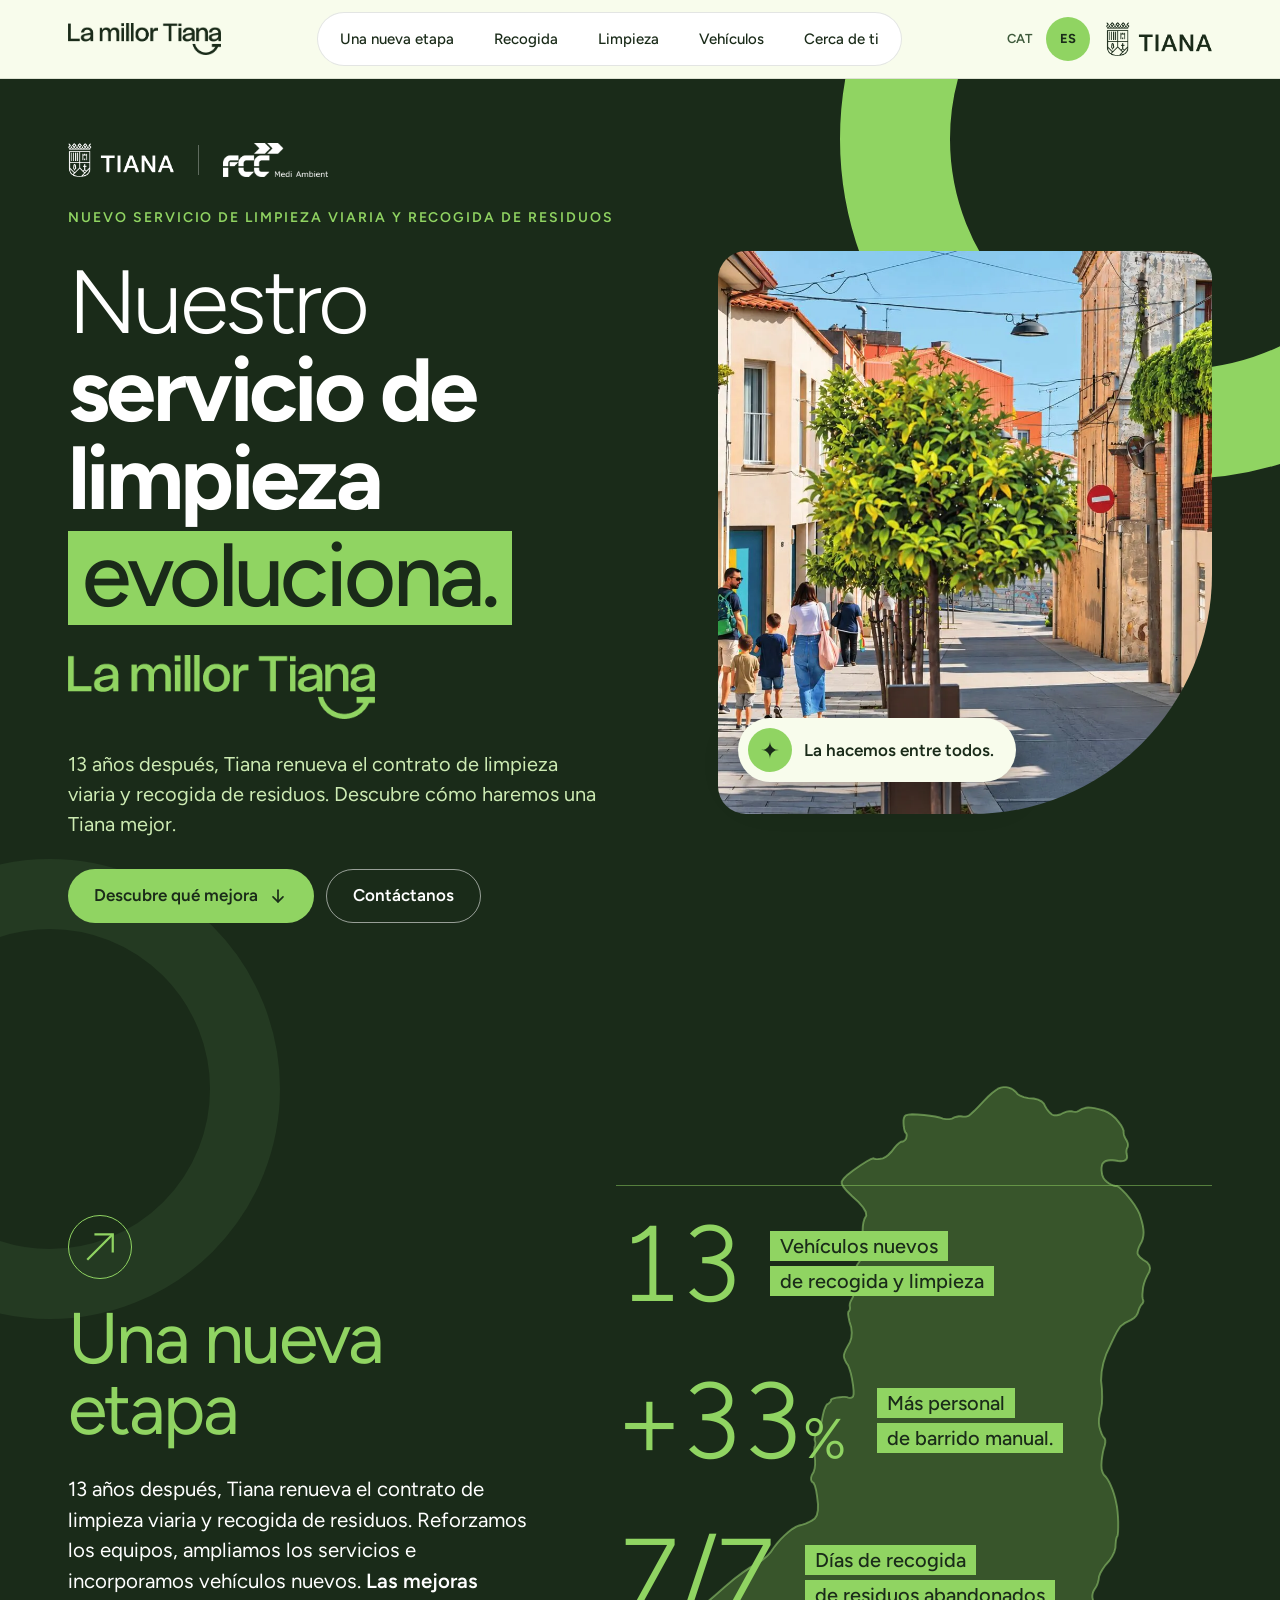
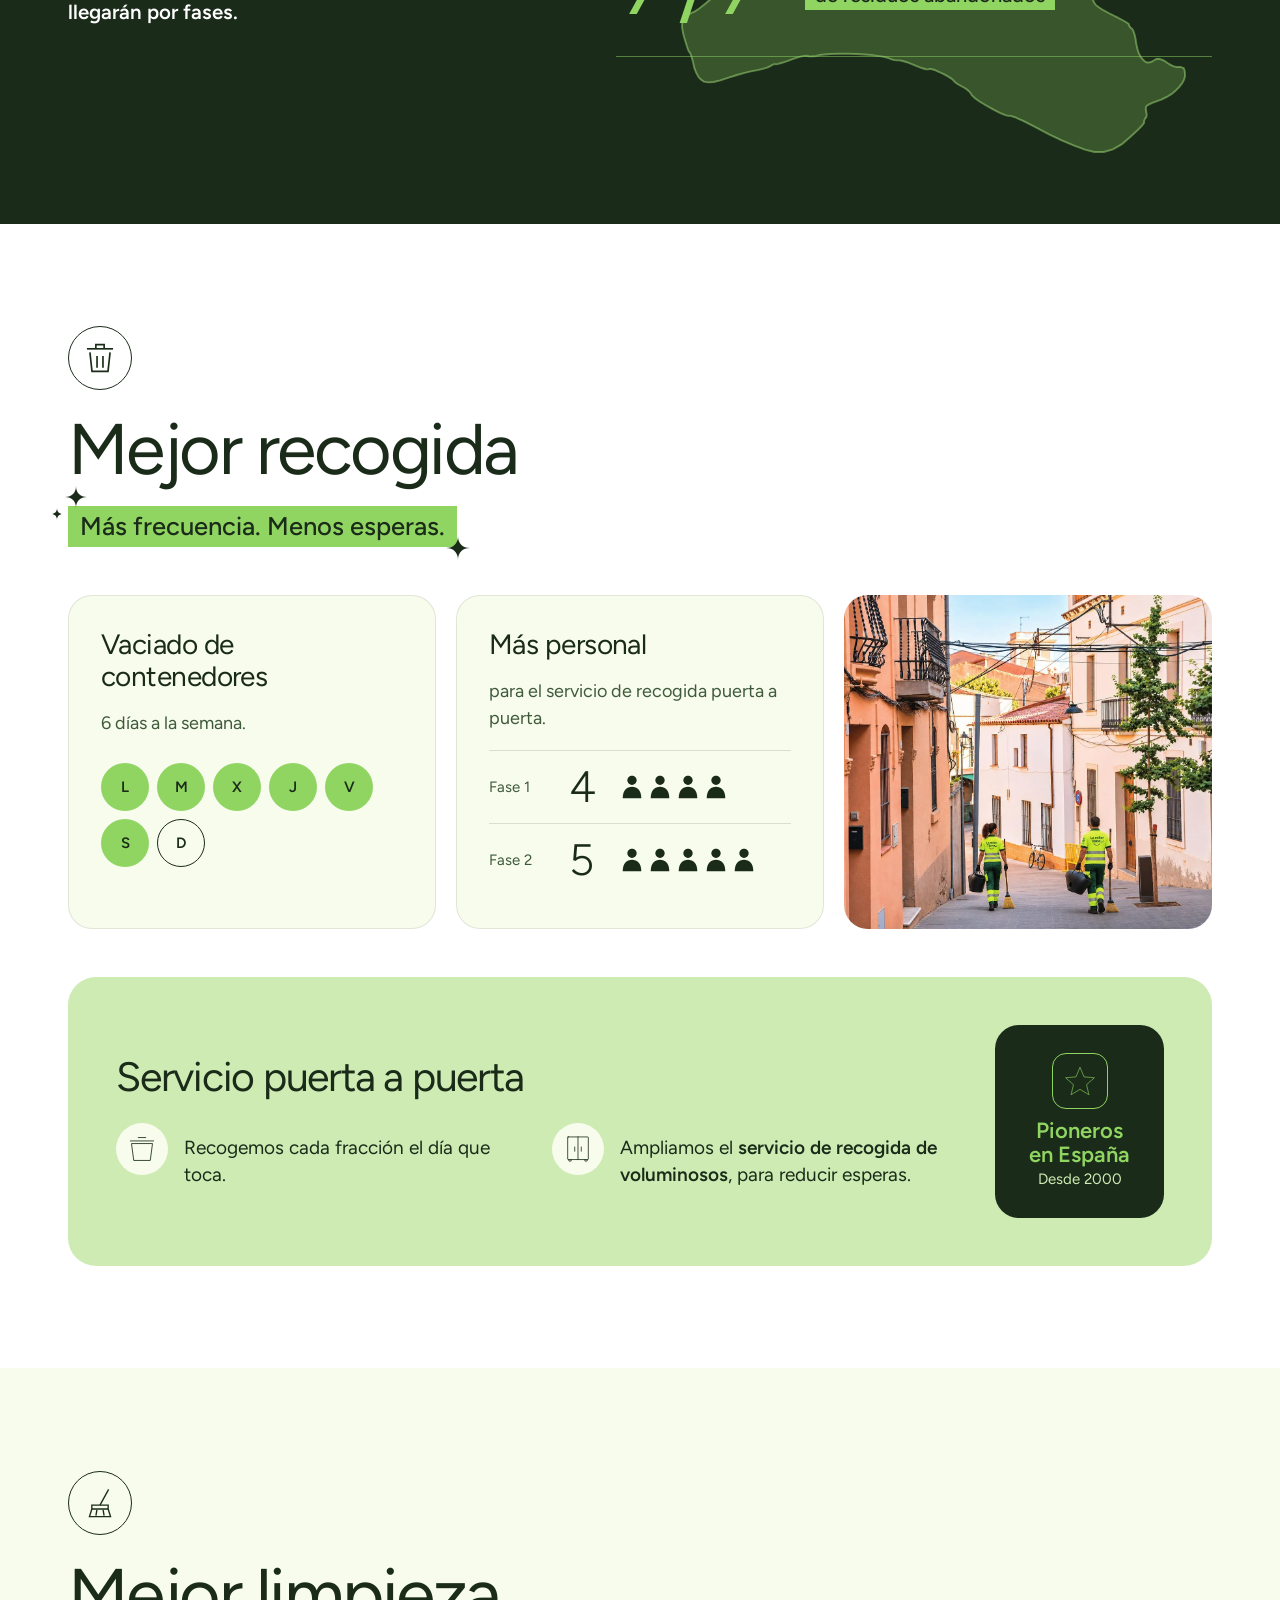
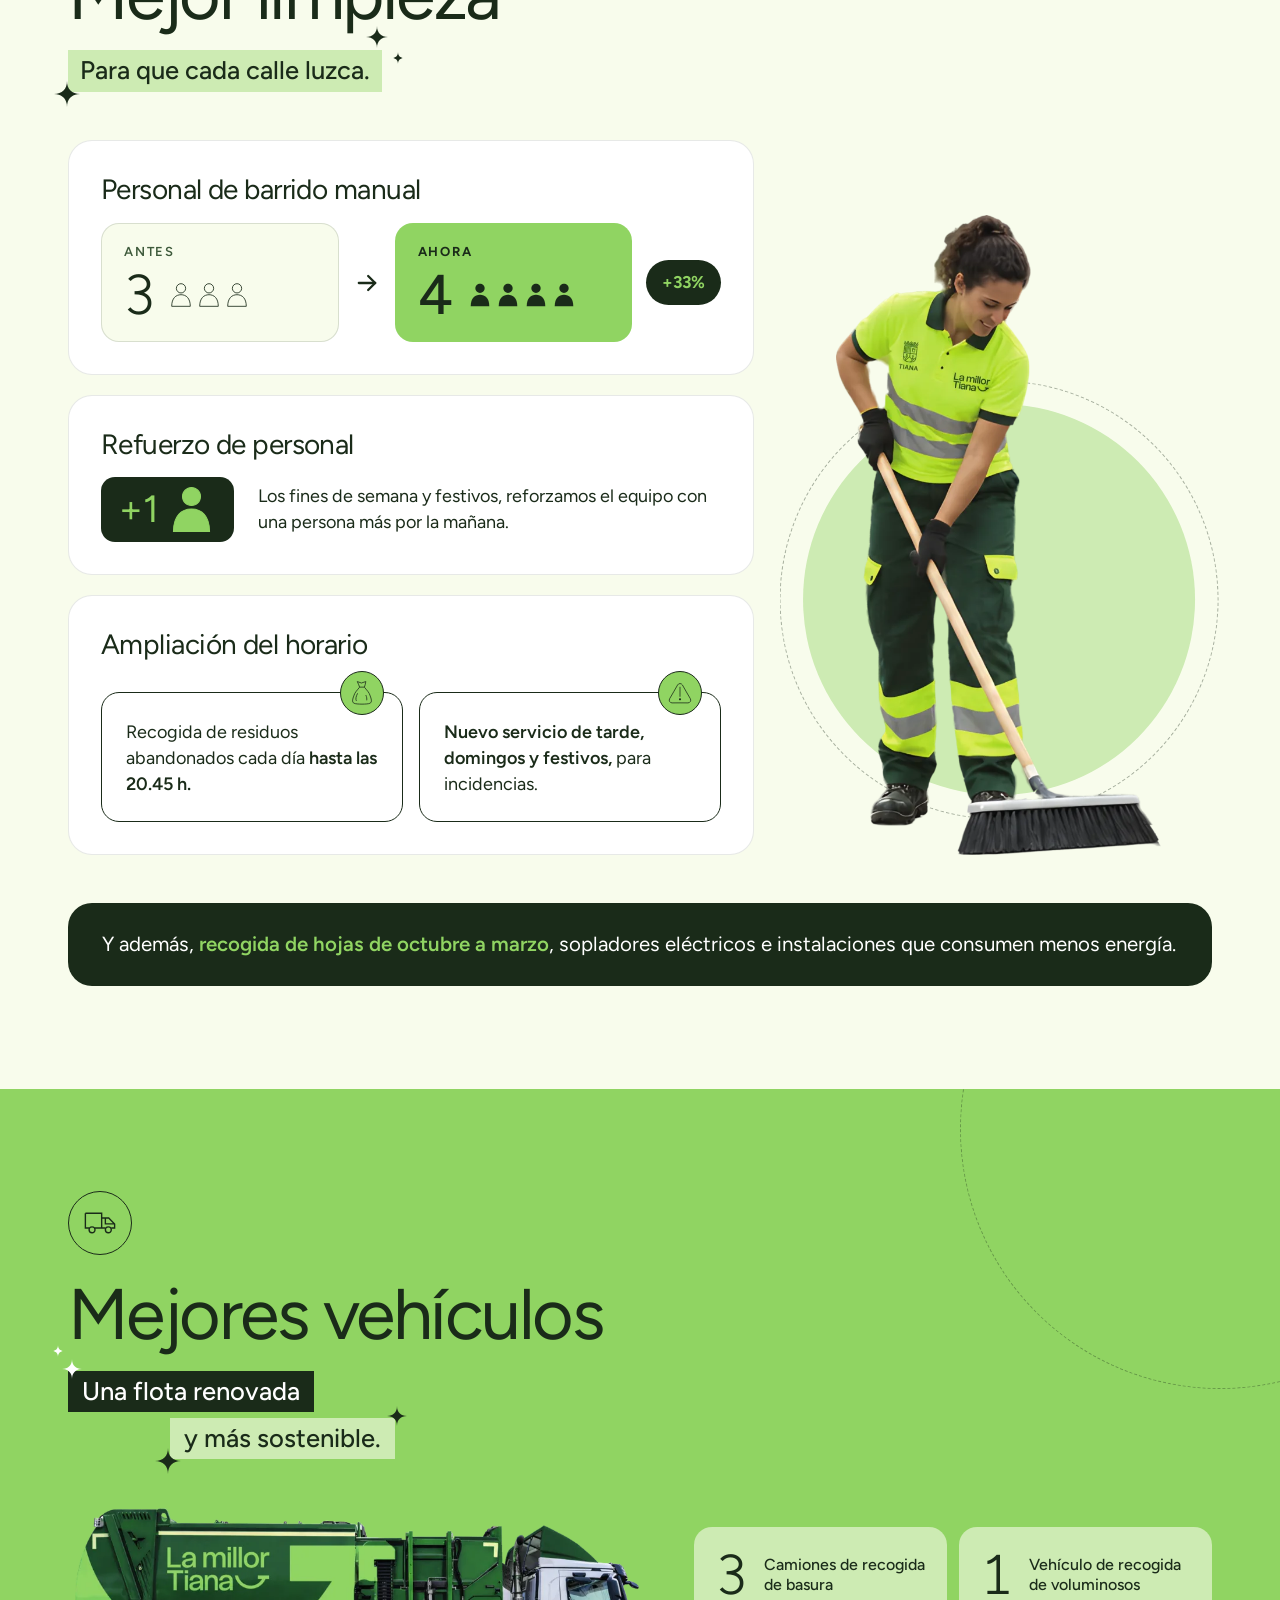
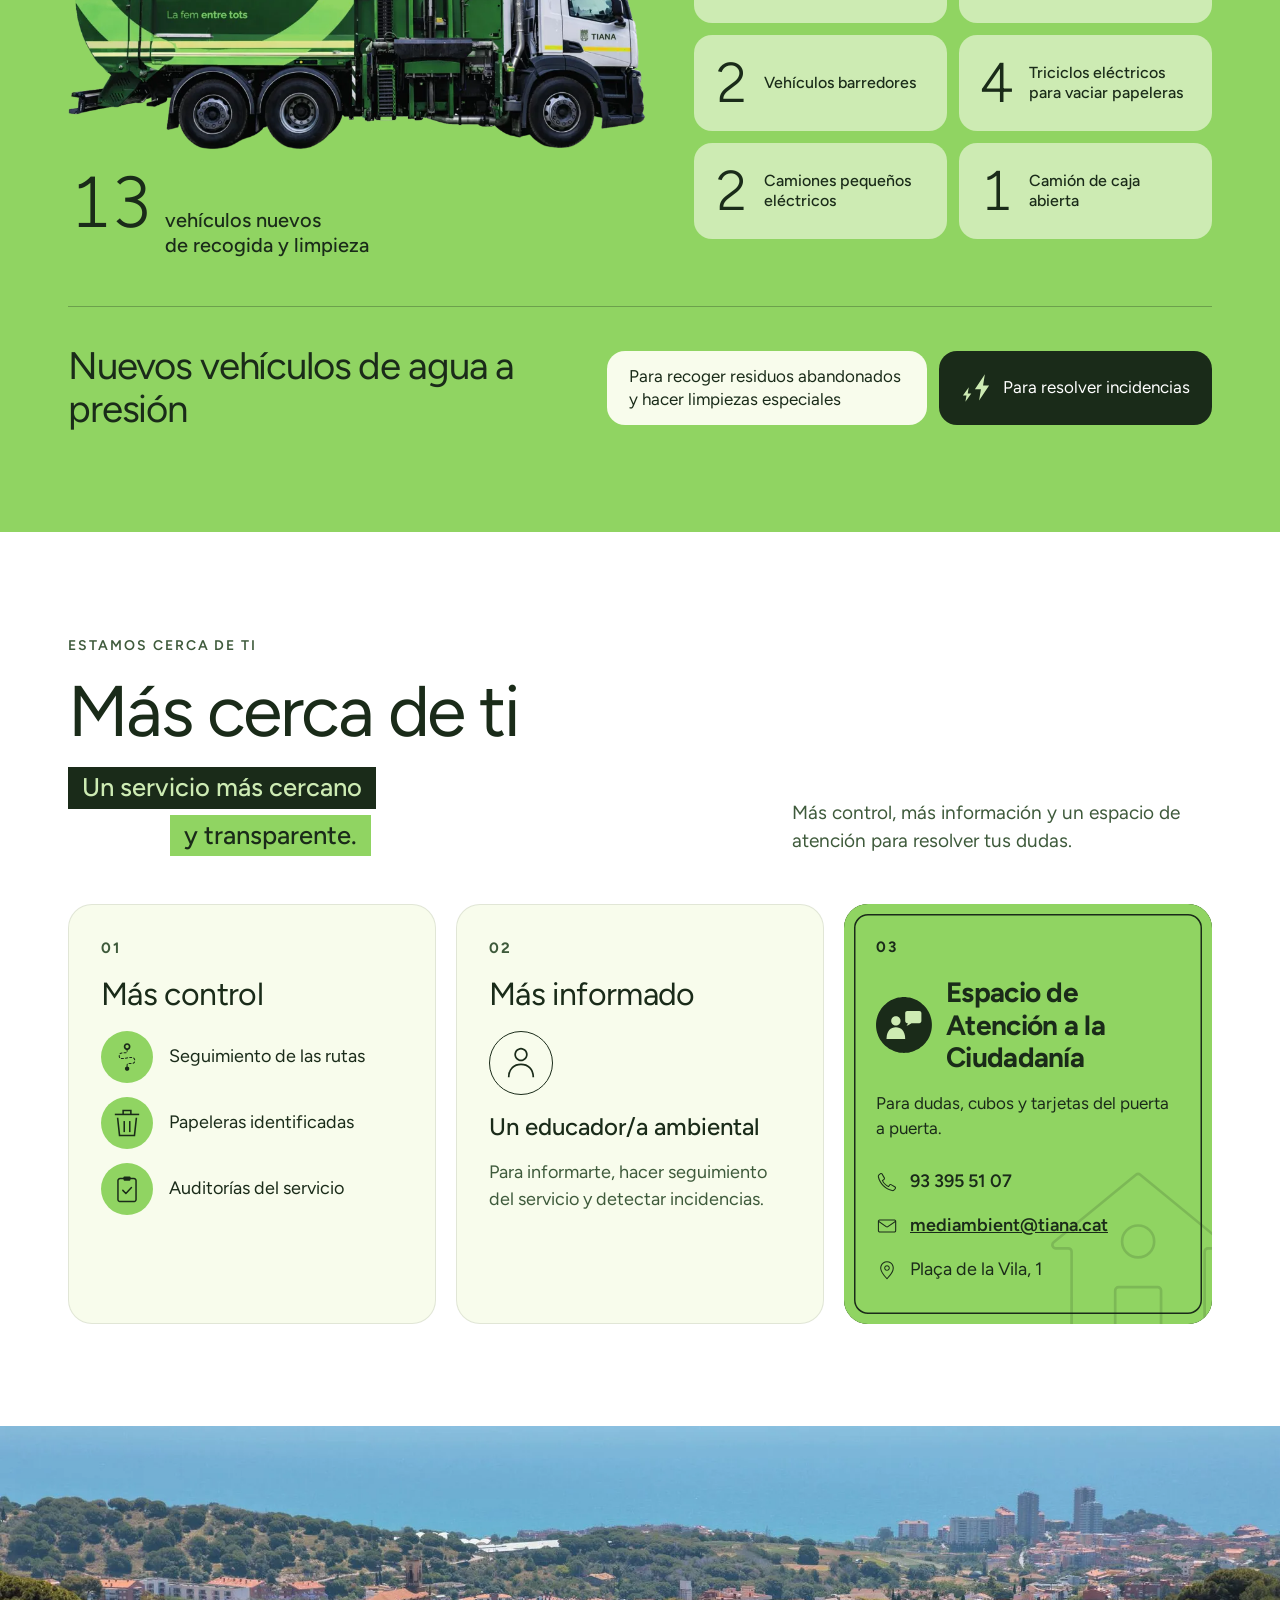
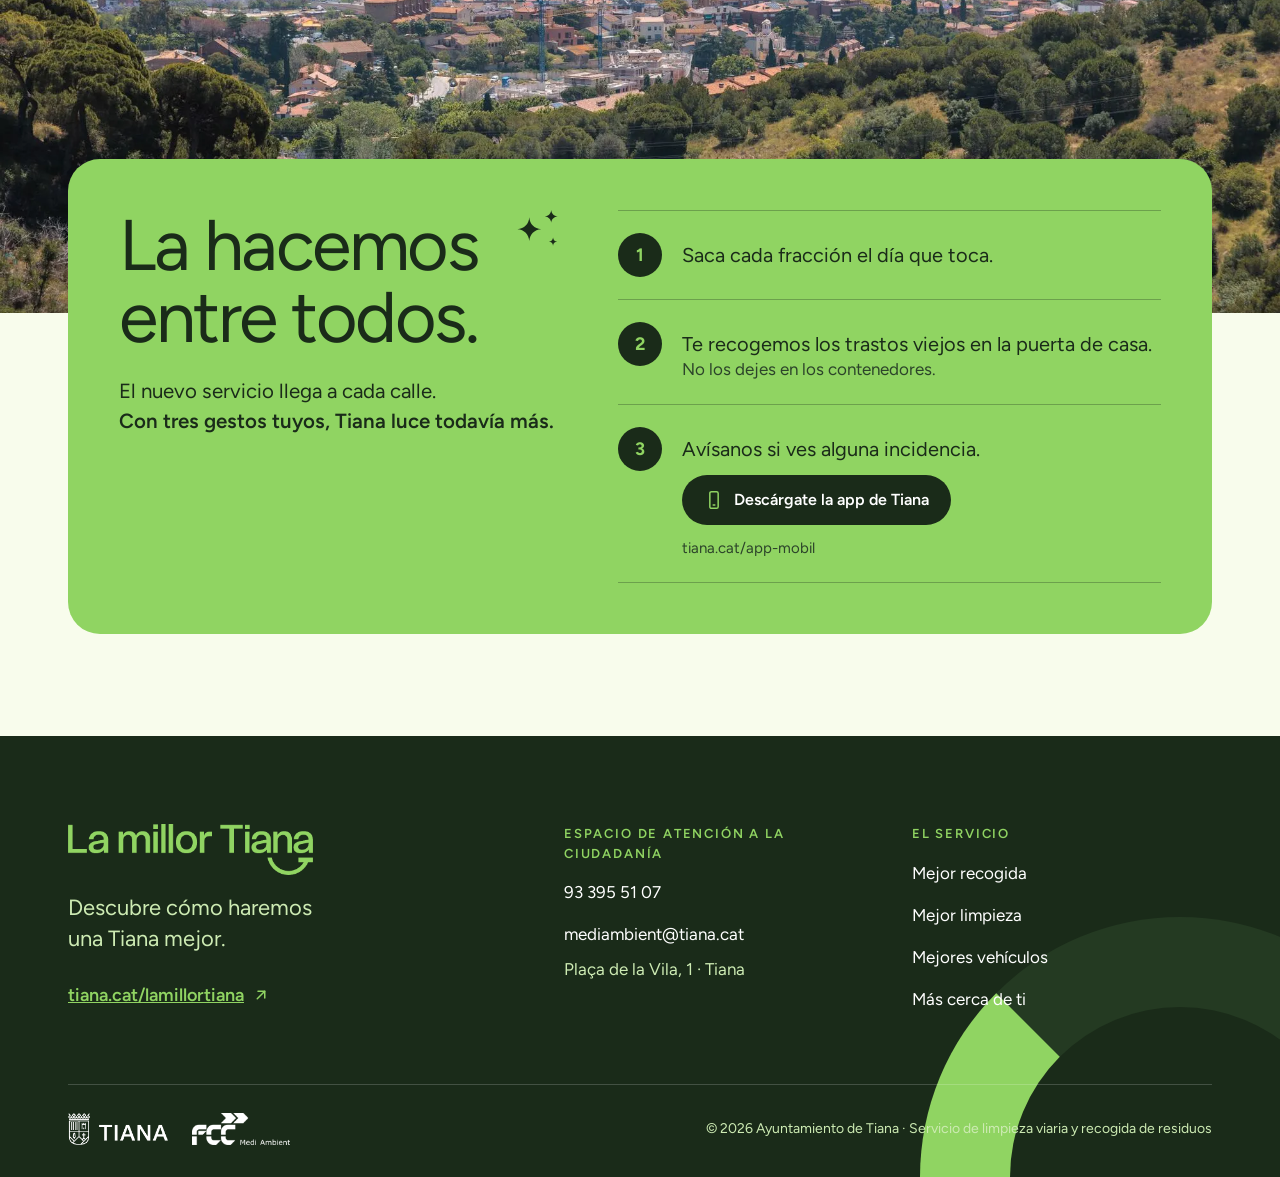
==== es/index.html @ 02da4e30 "feat: spanish version and brochure-accurate subtitle stars" ====
<!doctype html>
<html lang="es">
<head>
<meta charset="utf-8">
<meta name="viewport" content="width=device-width, initial-scale=1">
<title>La millor Tiana · Nuestro servicio de limpieza evoluciona</title>
<meta name="description" content="13 años después, Tiana renueva el contrato de limpieza viaria y recogida de residuos. Más recogida, más limpieza, vehículos nuevos y un servicio más cercano. Descubre cómo haremos una Tiana mejor.">
<meta name="robots" content="noindex, nofollow">
<meta name="theme-color" content="#1A2B19">
<meta property="og:type" content="website">
<meta property="og:title" content="La millor Tiana · Nuestro servicio de limpieza evoluciona">
<meta property="og:description" content="13 años después, Tiana renueva el contrato de limpieza viaria y recogida de residuos.">
<meta property="og:image" content="https://tandem-tiana.vercel.app/assets/og.jpg">
<meta property="og:locale" content="es_ES">
<link rel="alternate" hreflang="ca" href="https://tandem-tiana.vercel.app/">
<link rel="alternate" hreflang="es" href="https://tandem-tiana.vercel.app/es/">
<link rel="icon" href="../assets/favicon.svg" type="image/svg+xml">
<link rel="preconnect" href="https://fonts.googleapis.com">
<link rel="preconnect" href="https://fonts.gstatic.com" crossorigin>
<link href="https://fonts.googleapis.com/css2?family=Figtree:wght@300;400;500;600;700&display=swap" rel="stylesheet">
<script>
  (function () {
    var d = document.documentElement;
    try {
      if (!window.matchMedia('(prefers-reduced-motion: reduce)').matches && 'IntersectionObserver' in window) {
        d.classList.add('anim');
        setTimeout(function () { if (!window.__lmt) d.classList.remove('anim'); }, 3000);
      }
    } catch (e) {}
  })();
</script>
<link rel="stylesheet" href="../styles.css">
</head>
<body>
<a class="skip" href="#contingut">Saltar al contenido</a>

<header class="hdr">
  <div class="wrap hdr__in">
    <a class="hdr__logo" href="#inici" aria-label="La millor Tiana, inicio"><img src="../assets/wordmark-fosc.png" alt="La millor Tiana" width="786" height="164"></a>
    <nav class="hdr__nav" aria-label="Secciones">
      <a href="#etapa">Una nueva etapa</a>
      <a href="#recollida">Recogida</a>
      <a href="#neteja">Limpieza</a>
      <a href="#vehicles">Vehículos</a>
      <a href="#a-prop">Cerca de ti</a>
    </nav>
    <div class="hdr__end">
      <div class="lang" role="group" aria-label="Idioma">
        <a href="../" lang="ca" hreflang="ca">CAT</a>
        <a href="./" aria-current="true" lang="es">ES</a>
      </div>
      <img class="hdr__escut" src="../assets/tiana-fosc.png" alt="Ayuntamiento de Tiana" width="352" height="113">
      <button class="hdr__burger" type="button" aria-controls="menu" aria-expanded="false" aria-label="Abrir el menú">
        <svg width="22" height="22" viewBox="0 0 24 24" fill="none" stroke="currentColor" stroke-width="2" stroke-linecap="round" aria-hidden="true" focusable="false"><path d="M4 7h16"/><path d="M4 12h16"/><path d="M4 17h10"/></svg>
      </button>
    </div>
  </div>
</header>

<div class="menu" id="menu" role="dialog" aria-modal="true" aria-label="Menú" hidden>
  <div class="menu__ring" aria-hidden="true" data-spin></div>
  <div class="menu__top">
    <img src="../assets/wordmark-verd.png" alt="La millor Tiana" width="786" height="164">
    <button class="menu__close" type="button" aria-label="Cerrar el menú">
      <svg width="22" height="22" viewBox="0 0 24 24" fill="none" stroke="currentColor" stroke-width="2" stroke-linecap="round" aria-hidden="true" focusable="false"><path d="M6 6l12 12"/><path d="M18 6L6 18"/></svg>
    </button>
  </div>
  <nav aria-label="Menú principal">
    <ul class="menu__list">
      <li><a href="#etapa"><span>Una nueva etapa</span><svg width="22" height="22" viewBox="0 0 24 24" fill="none" stroke="currentColor" stroke-width="2" stroke-linecap="round" stroke-linejoin="round" aria-hidden="true" focusable="false"><path d="M7 17L17 7"/><path d="M8 7h9v9"/></svg></a></li>
      <li><a href="#recollida"><span>Mejor recogida</span><svg width="22" height="22" viewBox="0 0 24 24" fill="none" stroke="currentColor" stroke-width="2" stroke-linecap="round" stroke-linejoin="round" aria-hidden="true" focusable="false"><path d="M7 17L17 7"/><path d="M8 7h9v9"/></svg></a></li>
      <li><a href="#neteja"><span>Mejor limpieza</span><svg width="22" height="22" viewBox="0 0 24 24" fill="none" stroke="currentColor" stroke-width="2" stroke-linecap="round" stroke-linejoin="round" aria-hidden="true" focusable="false"><path d="M7 17L17 7"/><path d="M8 7h9v9"/></svg></a></li>
      <li><a href="#vehicles"><span>Mejores vehículos</span><svg width="22" height="22" viewBox="0 0 24 24" fill="none" stroke="currentColor" stroke-width="2" stroke-linecap="round" stroke-linejoin="round" aria-hidden="true" focusable="false"><path d="M7 17L17 7"/><path d="M8 7h9v9"/></svg></a></li>
      <li><a href="#a-prop"><span>Más cerca de ti</span><svg width="22" height="22" viewBox="0 0 24 24" fill="none" stroke="currentColor" stroke-width="2" stroke-linecap="round" stroke-linejoin="round" aria-hidden="true" focusable="false"><path d="M7 17L17 7"/><path d="M8 7h9v9"/></svg></a></li>
      <li><a href="#entre-tots"><span>La hacemos entre todos</span><svg width="22" height="22" viewBox="0 0 24 24" fill="none" stroke="currentColor" stroke-width="2" stroke-linecap="round" stroke-linejoin="round" aria-hidden="true" focusable="false"><path d="M7 17L17 7"/><path d="M8 7h9v9"/></svg></a></li>
    </ul>
  </nav>
  <div class="menu__contact">
    <p>Espacio de Atención a la Ciudadanía</p>
    <a href="tel:+34933955107"><svg width="18" height="18" viewBox="0 0 24 24" fill="none" stroke="#90D462" stroke-width="1.6" stroke-linejoin="round" aria-hidden="true" focusable="false"><path d="M5 4h4l2 5-2.5 1.5a11 11 0 0 0 5 5L15 13l5 2v4a1 1 0 0 1-1 1A16 16 0 0 1 4 5a1 1 0 0 1 1-1z"/></svg>93 395 51 07</a>
    <a href="mailto:mediambient@tiana.cat"><svg width="18" height="18" viewBox="0 0 24 24" fill="none" stroke="#90D462" stroke-width="1.6" stroke-linecap="round" stroke-linejoin="round" aria-hidden="true" focusable="false"><rect x="3" y="5" width="18" height="14" rx="2"/><path d="M3 7l9 6 9-6"/></svg>mediambient@tiana.cat</a>
  </div>
  <div class="menu__logos">
    <img src="../assets/tiana-blanc.png" alt="Ayuntamiento de Tiana" width="352" height="113">
    <img src="../assets/fcc-blanc.webp" alt="FCC Medi Ambient" width="600" height="195">
  </div>
</div>

<main id="contingut">

<!-- HERO -->
<section id="inici" class="hero" data-key="hero" aria-labelledby="hero-title">
  <div class="ring hero__ring-a" data-r="ring" aria-hidden="true"></div>
  <div class="ring hero__ring-b" data-r="ring" data-d="4" aria-hidden="true"></div>
  <div class="wrap hero__in">
    <div class="hero__text">
      <div class="hero__logos" data-r data-d="1">
        <img src="../assets/tiana-blanc.png" alt="Ayuntamiento de Tiana" width="352" height="113">
        <span class="sep" aria-hidden="true"></span>
        <img src="../assets/fcc-blanc.webp" alt="FCC Medi Ambient" width="600" height="195">
      </div>
      <p class="eyebrow" data-r data-d="2">Nuevo servicio de limpieza viaria y recogida de residuos</p>
      <h1 id="hero-title" data-r data-d="3">Nuestro <b>servicio de limpieza</b> <span class="hl" data-hl>evoluciona.</span></h1>
      <img class="hero__wm" src="../assets/wordmark-verd.png" alt="La millor Tiana" width="786" height="164" data-r data-d="4">
      <p class="hero__lead" data-r data-d="5">13 años después, Tiana renueva el contrato de limpieza viaria y recogida de residuos. Descubre cómo haremos una Tiana mejor.</p>
      <div class="btns" data-r data-d="6">
        <a class="btn btn--lime" href="#etapa">Descubre qué mejora <svg width="20" height="20" viewBox="0 0 24 24" fill="none" stroke="currentColor" stroke-width="2" stroke-linecap="round" stroke-linejoin="round" aria-hidden="true" focusable="false"><path d="M12 5v14"/><path d="M6 13l6 6 6-6"/></svg></a>
        <a class="btn btn--ghost" href="#contacte">Contáctanos</a>
      </div>
    </div>
    <div class="hero__media" data-r="right" data-d="2">
      <img src="../assets/familia.webp" alt="Una familia pasea por una calle de Tiana" width="1600" height="1067" fetchpriority="high" data-plx>
      <div class="chip" data-r="pop" data-d="8">
        <span class="chip__icon"><svg data-tw width="18" height="18" viewBox="0 0 24 24" fill="currentColor" aria-hidden="true" focusable="false"><path d="M12 0C12 7.43 16.57 12 24 12C16.57 12 12 16.57 12 24C12 16.57 7.43 12 0 12C7.43 12 12 7.43 12 0Z"/></svg></span>
        La hacemos entre todos.
      </div>
    </div>
  </div>
</section>

<!-- UNA NOVA ETAPA -->
<section id="etapa" class="sec etapa" aria-labelledby="etapa-title">
  <div class="wrap etapa__in">
    <div class="etapa__intro" data-key="etapa">
        <div class="title-row">
          <span class="icon-circle icon-circle--lime" data-r="pop"><img class="ico" src="../assets/icons/ic-etapa.svg" alt="" width="30" height="30"></span>
          <h2 class="h2" id="etapa-title" data-r data-d="1">Una nueva etapa</h2>
        </div>
      <p class="etapa__text" data-r data-d="3">13 años después, Tiana renueva el contrato de limpieza viaria y recogida de residuos. Reforzamos los equipos, ampliamos los servicios e incorporamos vehículos nuevos. <strong>Las mejoras llegarán por fases.</strong></p>
    </div>
    <div class="etapa__stats" data-key="etapa2">
      <img class="etapa__map" src="../assets/mapa-tiana.svg" alt="" aria-hidden="true" width="215" height="285" data-r="map">
      <ul class="figs" aria-label="Cifras clave">
        <li class="fig" data-r="left" data-d="2">
          <span class="fig__n"><span data-count="13">13</span></span>
          <p class="fig__label"><span class="hl hl--clone" data-hl>Vehículos nuevos<br>de recogida y limpieza</span></p>
        </li>
        <li class="fig" data-r="left" data-d="4">
          <span class="fig__n">+<span data-count="33">33</span><small>%</small></span>
          <p class="fig__label"><span class="hl hl--clone" data-hl>Más personal<br>de barrido manual.</span></p>
        </li>
        <li class="fig" data-r="left" data-d="6">
          <span class="fig__n"><span data-count="7">7</span>/7</span>
          <p class="fig__label"><span class="hl hl--clone" data-hl>Días de recogida<br>de residuos abandonados</span></p>
        </li>
      </ul>
    </div>
  </div>
</section>

<!-- 01 MILLOR RECOLLIDA -->
<section id="recollida" class="sec sec--white" aria-labelledby="rec-title">
  <div class="wrap stack">
    <div class="sec-head" data-key="rec">
      <div class="sec-head__main">
        <div class="title-row">
          <span class="icon-circle" data-r="pop"><img class="ico" src="../assets/icons/ic-recollida.svg" alt="" width="30" height="30"></span>
          <h2 class="h2" id="rec-title" data-r data-d="1">Mejor recogida</h2>
        </div>
        <p class="tag" data-r data-d="2"><span class="hl spark spark--rec" data-hl>Más frecuencia. Menos esperas.</span></p>
      </div>    </div>
    <div class="grid3" data-key="recg">
      <article class="card card--hover" data-r data-d="1">
        <h3>Vaciado de contenedores</h3>
        <p class="sub">6 días a la semana.</p>
        <ul class="days" aria-label="Días de vaciado">
          <li data-r="pop" data-d="2"><abbr title="Lunes">L</abbr></li>
          <li data-r="pop" data-d="3"><abbr title="Martes">M</abbr></li>
          <li data-r="pop" data-d="4"><abbr title="Miércoles">X</abbr></li>
          <li data-r="pop" data-d="5"><abbr title="Jueves">J</abbr></li>
          <li data-r="pop" data-d="6"><abbr title="Viernes">V</abbr></li>
          <li data-r="pop" data-d="7"><abbr title="Sábado">S</abbr></li>
          <li class="off" data-r="pop" data-d="8"><abbr title="Domingo, sin vaciado">D</abbr></li>
        </ul>
      </article>
      <article class="card card--hover" data-r data-d="2">
        <h3>Más personal</h3>
        <p class="sub">para el servicio de recogida puerta a puerta.</p>
        <div class="phases">
          <div class="phase">
            <span class="phase__label">Fase 1</span><span class="phase__n">4</span>
            <span class="people" role="img" aria-label="4 personas">
              <img class="ico" data-r="pop" data-d="1" src="../assets/icons/ic-persona-fase.svg" alt="" width="26" height="26">
              <img class="ico" data-r="pop" data-d="2" src="../assets/icons/ic-persona-fase.svg" alt="" width="26" height="26">
              <img class="ico" data-r="pop" data-d="3" src="../assets/icons/ic-persona-fase.svg" alt="" width="26" height="26">
              <img class="ico" data-r="pop" data-d="4" src="../assets/icons/ic-persona-fase.svg" alt="" width="26" height="26">
            </span>
          </div>
          <div class="phase">
            <span class="phase__label">Fase 2</span><span class="phase__n">5</span>
            <span class="people" role="img" aria-label="5 personas">
              <img class="ico" data-r="pop" data-d="2" src="../assets/icons/ic-persona-fase.svg" alt="" width="26" height="26">
              <img class="ico" data-r="pop" data-d="3" src="../assets/icons/ic-persona-fase.svg" alt="" width="26" height="26">
              <img class="ico" data-r="pop" data-d="4" src="../assets/icons/ic-persona-fase.svg" alt="" width="26" height="26">
              <img class="ico" data-r="pop" data-d="5" src="../assets/icons/ic-persona-fase.svg" alt="" width="26" height="26">
              <img class="ico" data-r="pop" data-d="6" src="../assets/icons/ic-persona-fase.svg" alt="" width="26" height="26">
            </span>
          </div>
        </div>
      </article>
      <figure class="photo" data-r="right" data-d="3">
        <img src="../assets/operaris.webp" alt="Dos operarios del servicio de recogida caminan por una calle de Tiana" width="1535" height="1024" loading="lazy" data-plx>
      </figure>
    </div>
    <div data-key="rec2">
      <article class="door" data-r>
        <div class="door__main">
          <h3>Servicio puerta a puerta</h3>
          <ul class="ilist">
            <li data-r data-d="2">
              <span class="bubble"><img class="ico" src="../assets/icons/ic-fraccio.svg" alt="" width="28" height="28"></span>
              <p>Recogemos cada fracción el día que toca.</p>
            </li>
            <li data-r data-d="4">
              <span class="bubble"><img class="ico" src="../assets/icons/ic-voluminosos.svg" alt="" width="28" height="28"></span>
              <p>Ampliamos el <strong>servicio de recogida de voluminosos</strong>, para reducir esperas.</p>
            </li>
          </ul>
        </div>
        <div class="badge" data-r="pop" data-d="6">
          <span class="badge__icon"><img class="ico" data-tw src="../assets/icons/ic-pioners.svg" alt="" width="32" height="32"></span>
          <span><span class="badge__title">Pioneros<br> en España</span><span class="badge__sub">Desde 2000</span></span>
        </div>
      </article>
    </div>
  </div>
</section>

<!-- 02 MILLOR NETEJA -->
<section id="neteja" class="sec neteja" aria-labelledby="net-title">
  <div class="wrap stack">
    <div class="sec-head" data-key="net">
      <div class="sec-head__main">
        <div class="title-row">
          <span class="icon-circle" data-r="pop"><img class="ico" src="../assets/icons/ic-neteja.svg" alt="" width="30" height="30"></span>
          <h2 class="h2" id="net-title" data-r data-d="1">Mejor limpieza</h2>
        </div>
        <p class="tag" data-r data-d="2"><span class="hl hl--pale spark spark--net" data-hl>Para que cada calle luzca.</span></p>
      </div>    </div>
    <div class="net" data-key="netg">
      <div class="net__cards">
        <article class="card card--white card--hover" data-r data-d="1">
          <h3>Personal de barrido manual</h3>
          <div class="compare">
            <div class="compare__box">
              <span class="compare__lbl">Antes</span>
              <div class="compare__row">
                <span class="compare__n">3</span>
                <span class="people" role="img" aria-label="3 personas">
                  <img class="ico" src="../assets/icons/ic-persona-abans.svg" alt="" width="26" height="26">
                  <img class="ico" src="../assets/icons/ic-persona-abans.svg" alt="" width="26" height="26">
                  <img class="ico" src="../assets/icons/ic-persona-abans.svg" alt="" width="26" height="26">
                </span>
              </div>
            </div>
            <svg class="compare__arrow" data-r="left" data-d="3" width="28" height="28" viewBox="0 0 24 24" fill="none" stroke="currentColor" stroke-width="2" stroke-linecap="round" stroke-linejoin="round" aria-hidden="true" focusable="false"><path d="M5 12h14"/><path d="M13 6l6 6-6 6"/></svg>
            <div class="compare__box compare__box--now" data-r="pop" data-d="5">
              <span class="compare__lbl">Ahora</span>
              <div class="compare__row">
                <span class="compare__n">4</span>
                <span class="people" role="img" aria-label="4 personas">
                  <img class="ico" src="../assets/icons/ic-persona-fase.svg" alt="" width="26" height="26">
                  <img class="ico" src="../assets/icons/ic-persona-fase.svg" alt="" width="26" height="26">
                  <img class="ico" src="../assets/icons/ic-persona-fase.svg" alt="" width="26" height="26">
                  <img class="ico" src="../assets/icons/ic-persona-fase.svg" alt="" width="26" height="26">
                </span>
              </div>
            </div>
            <span class="pct" data-r="pop" data-d="8">+33%</span>
          </div>
        </article>
        <article class="card card--white card--hover reinforce" data-r data-d="2">
          <h3>Refuerzo de personal</h3>
          <span class="plus1" data-r="pop" data-d="6">+1<img class="ico" src="../assets/icons/ic-mes-u.svg" alt="+1 persona" width="60" height="60"></span>
          <p>Los fines de semana y festivos, reforzamos el equipo con una persona más por la mañana.</p>
        </article>
        <article class="card card--white card--hover card--hours" data-r data-d="3">
          <h3>Ampliación del horario</h3>
          <div class="hours">
            <div class="hourbox">
              <span class="hourbox__icon" data-r="pop" data-d="6"><img class="ico" src="../assets/icons/ic-bossa.svg" alt="" width="26" height="26"></span>
              <p>Recogida de residuos abandonados cada día <strong>hasta las 20.45 h.</strong></p>
            </div>
            <div class="hourbox">
              <span class="hourbox__icon" data-r="pop" data-d="7"><img class="ico" src="../assets/icons/ic-alerta.svg" alt="" width="26" height="26"></span>
              <p><strong>Nuevo servicio de tarde, domingos y festivos,</strong> para incidencias.</p>
            </div>
          </div>
        </article>
      </div>
      <div class="net__fig">
        <div class="disc" aria-hidden="true"></div>
        <div class="disc disc--dash" data-spin aria-hidden="true"></div>
        <img src="../assets/escombradora.webp" alt="Una operaria del servicio barre la calle" width="560" height="1100" loading="lazy" data-r="right" data-d="2">
      </div>
    </div>
    <div data-key="net2">
      <p class="note" data-r>
        <span>Y además, <strong>recogida de hojas de octubre a marzo</strong>, sopladores eléctricos e instalaciones que consumen menos energía.</span>
      </p>
    </div>
  </div>
</section>

<!-- 03 MILLORS VEHICLES -->
<section id="vehicles" class="sec veh" aria-labelledby="veh-title">
  <div class="ring veh__ring" data-spin aria-hidden="true"></div>
  <div class="wrap stack">
    <div class="sec-head" data-key="veh">
      <div class="sec-head__main">
        <div class="title-row">
          <span class="icon-circle" data-r="pop"><img class="ico" src="../assets/icons/ic-vehicles.svg" alt="" width="32" height="32"></span>
          <h2 class="h2" id="veh-title" data-r data-d="1">Mejores vehículos</h2>
        </div>
        <p class="stagger"><span class="on-dark spark spark--flota" data-r="left" data-d="2">Una flota renovada</span><span class="on-pale spark spark--sost" data-r="left" data-d="4">y más sostenible.</span></p>
      </div>    </div>
    <div class="veh__grid" data-key="vehg">
      <figure class="veh__fig" data-truckfig>
        <div class="veh__truck" data-truck>
          <span class="veh__lines" data-lines aria-hidden="true"><span></span><span></span><span></span></span>
          <img src="../assets/camio.webp" alt="Nuevo camión de recogida con la imagen de La millor Tiana" width="921" height="387" loading="lazy">
        </div>
        <figcaption data-r data-d="8"><span class="veh__big" data-count="13">13</span><span>vehículos nuevos<br>de recogida y limpieza</span></figcaption>
      </figure>
      <ul class="fleet">
        <li class="card--hover" data-r data-d="2"><span class="fleet__n" data-count="3">3</span><span class="fleet__t">Camiones de recogida de basura</span></li>
        <li class="card--hover" data-r data-d="3"><span class="fleet__n" data-count="1">1</span><span class="fleet__t">Vehículo de recogida de voluminosos</span></li>
        <li class="card--hover" data-r data-d="4"><span class="fleet__n" data-count="2">2</span><span class="fleet__t">Vehículos barredores</span></li>
        <li class="card--hover" data-r data-d="5"><span class="fleet__n" data-count="4">4</span><span class="fleet__t">Triciclos eléctricos para vaciar papeleras</span></li>
        <li class="card--hover" data-r data-d="6"><span class="fleet__n" data-count="2">2</span><span class="fleet__t">Camiones pequeños eléctricos</span></li>
        <li class="card--hover" data-r data-d="7"><span class="fleet__n" data-count="1">1</span><span class="fleet__t">Camión de caja abierta</span></li>
      </ul>
    </div>
    <div class="water" data-key="veh2">
      <h3 data-r>Nuevos vehículos de agua a presión</h3>
      <div class="water__chips">
        <span class="wchip" data-r="right" data-d="2">Para recoger residuos abandonados y hacer limpiezas especiales</span>
        <span class="wchip wchip--dark" data-r="right" data-d="4"><img class="ico" src="../assets/icons/ic-raig.svg" alt="" width="30" height="30">Para resolver incidencias</span>
      </div>
    </div>
  </div>
</section>

<!-- MÉS A PROP TEU -->
<section id="a-prop" class="sec sec--white" aria-labelledby="aprop-title">
  <div class="wrap stack">
    <div class="sec-head" data-key="aprop">
      <div class="sec-head__main">
        <p class="eyebrow" data-r>Estamos cerca de ti</p>
        <h2 class="h2" id="aprop-title" data-r data-d="1">Más cerca de ti</h2>
        <p class="stagger"><span class="on-dark-pale" data-r="left" data-d="2">Un servicio más cercano</span><span class="on-lime" data-r="left" data-d="4">y transparente.</span></p>
      </div>
      <p class="sec-head__aside" data-r data-d="3">Más control, más información y un espacio de atención para resolver tus dudas.</p>
    </div>
    <div class="grid3" data-key="aprog">
      <article class="card card--hover" data-r data-d="1">
        <span class="num">01</span>
        <h3 class="lg">Más control</h3>
        <ul class="checks">
          <li><span class="bubble bubble--lime" data-r="pop" data-d="3"><img class="ico" src="../assets/icons/ic-rutes.svg" alt="" width="28" height="28"></span>Seguimiento de las rutas</li>
          <li><span class="bubble bubble--lime" data-r="pop" data-d="4"><img class="ico" src="../assets/icons/ic-papereres.svg" alt="" width="28" height="28"></span>Papeleras identificadas</li>
          <li><span class="bubble bubble--lime" data-r="pop" data-d="5"><img class="ico" src="../assets/icons/ic-auditories.svg" alt="" width="28" height="28"></span>Auditorías del servicio</li>
        </ul>
      </article>
      <article class="card card--hover" data-r data-d="2">
        <span class="num">02</span>
        <h3 class="lg">Más informado</h3>
        <span class="icon-circle" data-r="pop" data-d="5"><img class="ico" src="../assets/icons/ic-informat.svg" alt="" width="32" height="32"></span>
        <p class="edu">Un educador/a ambiental</p>
        <p class="sub">Para informarte, hacer seguimiento del servicio y detectar incidencias.</p>
      </article>
      <article id="contacte" class="card card--contact card--hover" data-r data-d="3">
        <img class="contact__house" src="../assets/casa.svg" alt="" aria-hidden="true" width="133" height="129">
        <span class="num">03</span>
        <div class="contact-head">
          <img class="contact__icon" src="../assets/atencio-icona.svg" alt="" aria-hidden="true" width="56" height="56">
          <h3>Espacio de Atención a la Ciudadanía</h3>
        </div>
        <p>Para dudas, cubos y tarjetas del puerta a puerta.</p>
        <ul class="contact-list">
          <li><a href="tel:+34933955107"><img class="ico" src="../assets/icons/ic-telefon.svg" alt="" width="22" height="22">93 395 51 07</a></li>
          <li><a href="mailto:mediambient@tiana.cat"><img class="ico" src="../assets/icons/ic-correu.svg" alt="" width="22" height="22">mediambient@tiana.cat</a></li>
          <li><span><img class="ico" src="../assets/icons/ic-lloc.svg" alt="" width="22" height="22">Plaça de la Vila, 1</span></li>
        </ul>
      </article>
    </div>
  </div>
</section>

<!-- LA FEM ENTRE TOTS -->
<section id="entre-tots" class="tots" aria-labelledby="tots-title">
  <img class="tots__img" src="../assets/paisatge.webp" alt="Vista de Tiana con el mar al fondo" width="2000" height="1334" loading="lazy" data-plx>
  <div class="wrap tots__wrap" data-key="tots">
    <div class="tots__card" data-r>
      <div class="tots__head">
        <h2 class="h2" id="tots-title">La hacemos entre todos.<svg data-tw viewBox="0 0 56 48" fill="currentColor" aria-hidden="true" focusable="false"><path d="M20 8c.5 7.5 5.5 12.5 13 13-7.5.5-12.5 5.5-13 13-.5-7.5-5.5-12.5-13-13 7.5-.5 12.5-5.5 13-13z"/><path d="M44 0c.3 4 3 6.7 7 7-4 .3-6.7 3-7 7-.3-4-3-6.7-7-7 4-.3 6.7-3 7-7z"/><path d="M46 30c.2 2.6 1.9 4.3 4.5 4.5-2.6.2-4.3 1.9-4.5 4.5-.2-2.6-1.9-4.3-4.5-4.5 2.6-.2 4.3-1.9 4.5-4.5z"/></svg></h2>
        <p>El nuevo servicio llega a cada calle.<br><strong>Con tres gestos tuyos, Tiana luce todavía más.</strong></p>
      </div>
      <ol class="steps">
        <li data-r="right" data-d="3"><span class="steps__n">1</span><p>Saca cada fracción el día que toca.</p></li>
        <li data-r="right" data-d="5"><span class="steps__n">2</span><p>Te recogemos los trastos viejos en la puerta de casa.<small>No los dejes en los contenedores.</small></p></li>
        <li data-r="right" data-d="7"><span class="steps__n">3</span>
          <div class="steps__cta">
            <p>Avísanos si ves alguna incidencia.</p>
            <a class="btn btn--dark" href="https://tiana.cat/app-mobil" rel="noopener"><svg width="20" height="20" viewBox="0 0 24 24" fill="none" stroke="#90D462" stroke-width="1.8" stroke-linecap="round" stroke-linejoin="round" aria-hidden="true" focusable="false"><rect x="7" y="2" width="10" height="20" rx="2"/><path d="M11 18h2"/></svg>Descárgate la app de Tiana</a>
            <span class="steps__url">tiana.cat/app-mobil</span>
          </div>
        </li>
      </ol>
    </div>
  </div>
</section>

</main>

<!-- PEU -->
<footer class="ftr">
  <div class="ring ftr__ring" data-spin aria-hidden="true"></div>
  <div class="wrap ftr__in" data-key="foot">
    <div class="ftr__top">
      <div class="ftr__brand" data-r>
        <img src="../assets/wordmark-verd.png" alt="La millor Tiana" width="786" height="164" loading="lazy">
        <p>Descubre cómo haremos<br>una Tiana mejor.</p>
        <a href="https://tiana.cat/lamillortiana" rel="noopener">tiana.cat/lamillortiana<svg width="18" height="18" viewBox="0 0 24 24" fill="none" stroke="currentColor" stroke-width="2" stroke-linecap="round" stroke-linejoin="round" aria-hidden="true" focusable="false"><path d="M7 17L17 7"/><path d="M8 7h9v9"/></svg></a>
      </div>
      <div class="ftr__col" data-r data-d="2">
        <h2>Espacio de Atención a la Ciudadanía</h2>
        <a href="tel:+34933955107">93 395 51 07</a>
        <a href="mailto:mediambient@tiana.cat">mediambient@tiana.cat</a>
        <span>Plaça de la Vila, 1 · Tiana</span>
      </div>
      <nav class="ftr__col" data-r data-d="4" aria-label="Pie de página">
        <h2>El servicio</h2>
        <a href="#recollida">Mejor recogida</a>
        <a href="#neteja">Mejor limpieza</a>
        <a href="#vehicles">Mejores vehículos</a>
        <a href="#a-prop">Más cerca de ti</a>
      </nav>
    </div>
    <div class="ftr__bottom" data-r data-d="5">
      <div class="ftr__logos">
        <img src="../assets/tiana-blanc.png" alt="Ayuntamiento de Tiana" width="352" height="113" loading="lazy">
        <img src="../assets/fcc-blanc.webp" alt="FCC Medi Ambient" width="600" height="195" loading="lazy">
      </div>
      <p>© 2026 Ayuntamiento de Tiana · Servicio de limpieza viaria y recogida de residuos</p>
    </div>
  </div>
</footer>

<script src="../main.js" defer></script>
</body>
</html>
---- styles.css ----
/* La millor Tiana — estils */
:root {
  --dark: #1A2B19;
  --dark-2: #243A22;
  --lime: #90D462;
  --pale: #CDEBB3;
  --cream: #F8FCEC;
  --muted: #3E5A3B;
  --muted-2: #2C442A;
  --line: rgba(26, 43, 25, 0.12);
  --ease: cubic-bezier(.16, 1, .3, 1);
  --gutter: clamp(16px, 4vw, 48px);
}

*, *::before, *::after { box-sizing: border-box; }
html { scroll-behavior: smooth; -webkit-text-size-adjust: 100%; }
body {
  margin: 0;
  overflow-x: hidden;
  background: var(--cream);
  color: var(--dark);
  font-family: 'Figtree', system-ui, -apple-system, sans-serif;
  font-size: 17px;
  line-height: 1.5;
  -webkit-font-smoothing: antialiased;
}
main { overflow-x: clip; }
img, svg { display: block; }
img { max-width: 100%; height: auto; }
a { color: inherit; }
h1, h2, h3, p { margin: 0; }
section[id], article[id] { scroll-margin-top: 84px; }
:focus-visible { outline: 3px solid var(--lime); outline-offset: 3px; border-radius: 6px; }
.skip {
  position: absolute; left: 16px; top: -60px; z-index: 100;
  padding: 12px 18px; border-radius: 999px; background: var(--dark); color: #fff; font-weight: 600;
}
.skip:focus { top: 12px; }
.wrap { max-width: 1240px; margin: 0 auto; padding: 0 var(--gutter); }

/* ---------- Capçalera ---------- */
.hdr {
  position: sticky; top: 0; z-index: 30;
  background: rgba(248, 252, 236, 0.94);
  border-bottom: 1px solid var(--line);
  -webkit-backdrop-filter: blur(10px); backdrop-filter: blur(10px);
}
.hdr__in { display: flex; align-items: center; justify-content: space-between; gap: 12px 24px; padding-top: 12px; padding-bottom: 12px; }
.hdr__logo { display: flex; align-items: center; min-height: 44px; }
.hdr__logo img { height: 32px; width: auto; }
.hdr__nav { display: flex; gap: 4px; padding: 4px; background: #fff; border: 1px solid var(--line); border-radius: 999px; }
.hdr__nav a {
  display: inline-flex; align-items: center; min-height: 44px; padding: 0 18px; border-radius: 999px;
  font-size: 15px; font-weight: 500; text-decoration: none; transition: background .25s, color .25s;
}
.hdr__nav a:hover { background: var(--cream); }
.hdr__nav a[aria-current] { background: var(--dark); color: #fff; font-weight: 600; }
.hdr__end { display: flex; align-items: center; gap: 16px; }
.lang { display: flex; gap: 4px; }
.lang a, .lang span {
  display: inline-grid; place-items: center; min-width: 44px; min-height: 44px; padding: 0 10px;
  border-radius: 999px; font-size: 13px; font-weight: 700; text-decoration: none;
}
.lang a { background: var(--lime); }
.lang a:not([aria-current]) { background: none; color: var(--muted); font-weight: 600; }
.lang a:not([aria-current]):hover { background: #fff; color: var(--dark); }
.lang span { color: var(--muted); font-weight: 600; cursor: default; }
.hdr__escut { height: 34px; width: auto; }
.hdr__burger {
  display: none; place-items: center; width: 44px; height: 44px; padding: 0; border: 0; border-radius: 50%;
  background: var(--dark); color: #fff; cursor: pointer;
}
@media (max-width: 1080px) {
  .hdr__nav, .hdr__escut { display: none; }
  .hdr__burger { display: inline-grid; }
}
@media (max-width: 640px) {
  .hdr__in { padding-top: 10px; padding-bottom: 10px; }
  .hdr__logo img { height: 26px; }
  .lang span { display: none; }
}

/* ---------- Menú mòbil ---------- */
.menu {
  position: fixed; inset: 0; z-index: 60; overflow-y: auto;
  display: flex; flex-direction: column;
  background: var(--dark); color: #fff;
}
.menu[hidden] { display: none; }
.menu__ring {
  position: absolute; right: -150px; bottom: -150px; width: 340px; height: 340px;
  border: 60px solid var(--lime); border-top-color: var(--dark-2); border-radius: 50%; pointer-events: none;
}
.menu__top { position: relative; display: flex; align-items: center; justify-content: space-between; min-height: 64px; padding: 0 var(--gutter); border-bottom: 1px solid rgba(255, 255, 255, .14); }
.menu__top img { height: 26px; width: auto; }
.menu__close {
  display: grid; place-items: center; width: 44px; height: 44px; padding: 0; border: 0; border-radius: 50%;
  background: var(--lime); color: var(--dark); cursor: pointer;
}
.menu__list { position: relative; list-style: none; margin: 0; padding: 12px var(--gutter) 0; }
.menu__list a {
  display: flex; align-items: center; justify-content: space-between; gap: 12px; min-height: 60px;
  border-bottom: 1px solid rgba(255, 255, 255, .14); color: #fff; text-decoration: none;
  font-size: clamp(24px, 6vw, 32px); letter-spacing: -.02em;
}
.menu__list a span { display: flex; align-items: baseline; gap: 10px; }
.menu__list svg { flex: 0 0 auto; color: var(--lime); }
.menu__contact { position: relative; margin: auto var(--gutter) 0; padding: 18px 20px; border-radius: 20px; background: var(--dark-2); }
.menu__contact p { margin-bottom: 6px; font-size: 12px; font-weight: 600; letter-spacing: .14em; text-transform: uppercase; color: var(--lime); }
.menu__contact a { display: flex; align-items: center; gap: 10px; min-height: 40px; color: #fff; text-decoration: none; }
.menu__logos { position: relative; display: flex; align-items: center; gap: 20px; padding: 20px var(--gutter) 28px; margin-top: 18px; }
.menu__logos img { height: 28px; width: auto; }
.menu.open .menu__list li { animation: menuIn .6s var(--ease) both; }
.menu.open .menu__list li:nth-child(2) { animation-delay: .05s; }
.menu.open .menu__list li:nth-child(3) { animation-delay: .1s; }
.menu.open .menu__list li:nth-child(4) { animation-delay: .15s; }
.menu.open .menu__list li:nth-child(5) { animation-delay: .2s; }
.menu.open .menu__list li:nth-child(6) { animation-delay: .25s; }
@keyframes menuIn { from { opacity: 0; transform: translateX(40px); } to { opacity: 1; transform: none; } }

/* ---------- Comuns ---------- */
.sec { padding: clamp(56px, 8vw, 104px) 0; }
.sec--white { background: #fff; }
.stack { display: flex; flex-direction: column; gap: clamp(24px, 4vw, 48px); }
.stack--xl { gap: clamp(28px, 5vw, 56px); }
.h2 { font-size: clamp(40px, 5.6vw, 84px); font-weight: 400; line-height: 1; letter-spacing: -.035em; }
.title-row { display: flex; flex-direction: column; align-items: flex-start; gap: clamp(16px, 2vw, 24px); }
.eyebrow { font-size: clamp(12px, 1.2vw, 14px); font-weight: 600; letter-spacing: .14em; text-transform: uppercase; color: var(--muted); }
.icon-circle { display: grid; place-items: center; width: clamp(52px, 5vw, 64px); height: clamp(52px, 5vw, 64px); border-radius: 50%; border: 1.5px solid var(--dark); }
.sec-head { display: flex; flex-wrap: wrap; align-items: flex-end; justify-content: space-between; gap: 20px 48px; }
.sec-head__main { display: flex; flex-direction: column; gap: clamp(16px, 2vw, 20px); }
.sec-head__aside { flex: 0 1 420px; font-size: clamp(17px, 1.6vw, 19px); color: var(--muted); }
.tag { display: flex; align-items: center; gap: 10px; font-size: clamp(19px, 2vw, 26px); line-height: 1.3; }
.hl {
  padding: 4px 12px; font-weight: 500;
  background-image: linear-gradient(var(--hl, #90D462), var(--hl, #90D462));
  background-repeat: no-repeat; background-size: 100% 100%;
}
.hl--pale { --hl: #CDEBB3; }
.hl--clone { padding: 3px 10px; color: var(--dark); -webkit-box-decoration-break: clone; box-decoration-break: clone; }
.stagger { display: flex; flex-direction: column; align-items: flex-start; gap: 6px; font-size: clamp(19px, 2vw, 26px); line-height: 1.3; }
.stagger span { padding: 4px 14px; font-weight: 500; }
.stagger span + span { margin-left: clamp(48px, 8vw, 130px); }
.on-dark { background: var(--dark); color: #fff; }
.on-dark-pale { background: var(--dark); color: var(--pale); }
.on-pale { background: var(--pale); }
.on-lime { background: var(--lime); }
.grid3 { display: flex; flex-wrap: wrap; gap: clamp(14px, 2vw, 20px); }
.grid3 > * { flex: 1 1 300px; min-width: 0; }
.card {
  display: flex; flex-direction: column; gap: 18px;
  padding: clamp(22px, 3vw, 32px); border-radius: clamp(20px, 2vw, 24px);
  background: var(--cream); border: 1px solid rgba(26, 43, 25, .1);
}
.card--white { background: #fff; }
.card--hover { transition: translate .35s ease, box-shadow .35s ease; }
.card--hover:hover { translate: 0 -6px; box-shadow: 0 22px 44px rgba(26, 43, 25, .14); }
.card h3 { font-size: clamp(22px, 2.2vw, 28px); font-weight: 400; line-height: 1.15; letter-spacing: -.02em; }
.card .sub { font-size: clamp(16px, 1.5vw, 18px); color: var(--muted); }
.bubble { flex: 0 0 auto; display: grid; place-items: center; width: 52px; height: 52px; border-radius: 50%; background: var(--cream); }
.bubble--lime { background: var(--lime); }
.bubble--dark { background: var(--dark); color: var(--lime); }
.people { display: flex; gap: 2px; }
.people svg, .people img { width: 26px; height: 26px; }
.ico { flex: 0 0 auto; }
.plus1 img { height: 1.3em; width: auto; }
.btns { display: flex; flex-wrap: wrap; gap: 12px; }
.btn {
  display: inline-flex; align-items: center; justify-content: center; gap: 10px; min-height: 54px; padding: 0 26px;
  border-radius: 999px; font-size: 17px; font-weight: 600; text-decoration: none; transition: translate .2s ease, filter .2s ease;
}
.btn:hover { translate: 0 -2px; filter: brightness(1.06); }
.btn--lime { background: var(--lime); color: var(--dark); }
.btn--ghost { border: 1.5px solid rgba(255, 255, 255, .55); color: #fff; }
.btn--dark { min-height: 50px; padding: 0 22px; background: var(--dark); color: #fff; font-size: 16px; }
.ring { position: absolute; border-radius: 50%; pointer-events: none; }

/* ---------- Hero ---------- */
.hero { position: relative; clip-path: inset(0 0 -420px 0); background: var(--dark); color: #fff; }
.hero__ring-a { right: -240px; top: -280px; width: 680px; height: 680px; border: 110px solid var(--lime); }
.hero__ring-b { left: -180px; bottom: -300px; width: 460px; height: 460px; border: 70px solid var(--dark-2); }
.hero__in { position: relative; display: flex; flex-wrap: wrap; align-items: center; gap: 56px; padding-top: 64px; padding-bottom: 96px; }
.hero__text { flex: 1 1 520px; min-width: 0; display: flex; flex-direction: column; gap: 30px; }
.hero__logos { display: flex; flex-wrap: wrap; align-items: center; gap: 24px; }
.hero__logos img { height: 34px; width: auto; }
.hero__logos .sep { width: 1px; height: 30px; background: rgba(255, 255, 255, .3); }
.hero .eyebrow { color: var(--lime); }
.hero h1 { font-size: clamp(44px, 7vw, 104px); line-height: .98; font-weight: 300; letter-spacing: -.04em; }
.hero h1 b { font-weight: 700; }
.hero h1 .hl { display: inline-block; margin-top: 10px; padding: 0 .16em .06em; color: var(--dark); }
.hero__wm { align-self: flex-start; height: clamp(40px, 5vw, 64px); width: auto; }
.hero__lead { max-width: 540px; font-size: clamp(17px, 1.6vw, 20px); color: var(--pale); }
.hero__media { flex: 1 1 420px; min-width: 0; position: relative; }
.hero__media img { width: 100%; height: clamp(260px, 44vw, 640px); object-fit: cover; border-radius: 28px 28px 240px 28px; }
.chip {
  position: absolute; left: 20px; bottom: 32px; display: flex; align-items: center; gap: 12px;
  padding: 10px 22px 10px 10px; border-radius: 999px; background: var(--cream); color: var(--dark);
  box-shadow: 0 14px 34px rgba(0, 0, 0, .28); font-size: 17px; font-weight: 600; line-height: 1.2;
}
.chip__icon { display: grid; place-items: center; width: 44px; height: 44px; border-radius: 50%; background: var(--lime); }
@media (max-width: 640px) {
  .hero__ring-a { right: -170px; top: -150px; width: 340px; height: 340px; border-width: 60px; }
  .hero__in { gap: 24px; padding-top: 20px; padding-bottom: 48px; }
  .hero__media { order: -1; }
  .hero__media img { border-radius: 22px 22px 120px 22px; }
  .hero__text { gap: 20px; }
  .hero__logos img { height: 28px; }
  .chip { left: 12px; bottom: 14px; padding: 6px 16px 6px 6px; font-size: 15px; }
  .chip__icon { width: 36px; height: 36px; }
  .btns .btn { flex: 1 1 100%; }
}

/* ---------- Una nova etapa ---------- */
.etapa { overflow: clip; background: var(--dark); color: #fff; }
.etapa__in { position: relative; z-index: 1; display: flex; flex-wrap: wrap; align-items: center; gap: 40px 72px; }
.etapa__intro { flex: 1 1 420px; min-width: 0; display: flex; flex-direction: column; gap: 28px; }
.etapa .h2 { color: var(--lime); }
.icon-circle--lime { border-color: var(--lime); color: var(--lime); }
.etapa__text { max-width: 540px; font-size: clamp(17px, 1.6vw, 21px); line-height: 1.5; }
.etapa__text strong { font-weight: 600; }
.etapa__stats { flex: 1 1 540px; min-width: 0; position: relative; padding: clamp(32px, 5vw, 64px) 0; }
.etapa__map { position: absolute; z-index: 0; top: 50%; right: 4%; height: 112%; width: auto; max-width: none; translate: 0 -50%; pointer-events: none; }
.figs { position: relative; z-index: 1; list-style: none; margin: 0; padding: 0; border-top: 1px solid rgba(144, 212, 98, .5); border-bottom: 1px solid rgba(144, 212, 98, .5); }
.fig { display: flex; align-items: center; gap: clamp(14px, 2.4vw, 32px); padding: clamp(18px, 2.6vw, 30px) 0; }
.fig__n { flex: 0 0 auto; font-size: clamp(64px, 8.4vw, 124px); font-weight: 300; line-height: .9; letter-spacing: -.05em; color: var(--lime); font-variant-numeric: tabular-nums; white-space: nowrap; }
.fig__n small { margin-left: .04em; font-size: .52em; letter-spacing: 0; }
.fig__label { font-size: clamp(15px, 1.6vw, 20px); line-height: 1.75; }
.anim [data-key] [data-r="map"] { transform: scale(.82) rotate(-8deg); transition-duration: 1.4s, 1.8s; }
@media (max-width: 640px) {
  .etapa__map { right: 50%; translate: 50% -50%; height: 104%; }
  .fig { gap: 12px; }
  .fig__n { font-size: clamp(52px, 16vw, 68px); }
}

/* ---------- Estrelles dels subtítols (com al fullet) ---------- */
.spark{position:relative}
.spark::before,.spark::after{content:"";position:absolute;pointer-events:none;background-repeat:no-repeat;animation:tw 3.2s ease-in-out infinite}
.spark::after{animation-delay:1.4s}
.spark--rec::before{left:-17px;top:-20px;width:38px;height:36px;background-image:url("data:image/svg+xml,%3Csvg xmlns='http://www.w3.org/2000/svg' viewBox='0 0 24 24'%3E%3Cpath fill='%231A2B19' d='M12 0C12 7.43 16.57 12 24 12C16.57 12 12 16.57 12 24C12 16.57 7.43 12 0 12C7.43 12 12 7.43 12 0Z'/%3E%3C/svg%3E"),url("data:image/svg+xml,%3Csvg xmlns='http://www.w3.org/2000/svg' viewBox='0 0 24 24'%3E%3Cpath fill='%231A2B19' d='M12 0C12 7.43 16.57 12 24 12C16.57 12 12 16.57 12 24C12 16.57 7.43 12 0 12C7.43 12 12 7.43 12 0Z'/%3E%3C/svg%3E");background-size:22px 22px,12px 12px;background-position:14px 0,0 22px}
.spark--rec::after{right:-13px;bottom:-13px;width:24px;height:24px;background-image:url("data:image/svg+xml,%3Csvg xmlns='http://www.w3.org/2000/svg' viewBox='0 0 24 24'%3E%3Cpath fill='%231A2B19' d='M12 0C12 7.43 16.57 12 24 12C16.57 12 12 16.57 12 24C12 16.57 7.43 12 0 12C7.43 12 12 7.43 12 0Z'/%3E%3C/svg%3E");background-size:24px 24px}
.spark--net::before{right:-22px;top:-24px;width:40px;height:44px;background-image:url("data:image/svg+xml,%3Csvg xmlns='http://www.w3.org/2000/svg' viewBox='0 0 24 24'%3E%3Cpath fill='%231A2B19' d='M12 0C12 7.43 16.57 12 24 12C16.57 12 12 16.57 12 24C12 16.57 7.43 12 0 12C7.43 12 12 7.43 12 0Z'/%3E%3C/svg%3E"),url("data:image/svg+xml,%3Csvg xmlns='http://www.w3.org/2000/svg' viewBox='0 0 24 24'%3E%3Cpath fill='%231A2B19' d='M12 0C12 7.43 16.57 12 24 12C16.57 12 12 16.57 12 24C12 16.57 7.43 12 0 12C7.43 12 12 7.43 12 0Z'/%3E%3C/svg%3E");background-size:22px 22px,12px 12px;background-position:2px 0,28px 26px}
.spark--net::after{left:-14px;bottom:-15px;width:26px;height:26px;background-image:url("data:image/svg+xml,%3Csvg xmlns='http://www.w3.org/2000/svg' viewBox='0 0 24 24'%3E%3Cpath fill='%231A2B19' d='M12 0C12 7.43 16.57 12 24 12C16.57 12 12 16.57 12 24C12 16.57 7.43 12 0 12C7.43 12 12 7.43 12 0Z'/%3E%3C/svg%3E");background-size:26px 26px}
.spark--flota::before{left:-16px;top:-26px;width:34px;height:36px;background-image:url("data:image/svg+xml,%3Csvg xmlns='http://www.w3.org/2000/svg' viewBox='0 0 24 24'%3E%3Cpath fill='%23FFFFFF' d='M12 0C12 7.43 16.57 12 24 12C16.57 12 12 16.57 12 24C12 16.57 7.43 12 0 12C7.43 12 12 7.43 12 0Z'/%3E%3C/svg%3E"),url("data:image/svg+xml,%3Csvg xmlns='http://www.w3.org/2000/svg' viewBox='0 0 24 24'%3E%3Cpath fill='%23FFFFFF' d='M12 0C12 7.43 16.57 12 24 12C16.57 12 12 16.57 12 24C12 16.57 7.43 12 0 12C7.43 12 12 7.43 12 0Z'/%3E%3C/svg%3E");background-size:12px 12px,20px 20px;background-position:0 0,10px 14px}
.spark--flota::after{display:none}
.spark--sost::before{right:-12px;top:-12px;width:20px;height:20px;background-image:url("data:image/svg+xml,%3Csvg xmlns='http://www.w3.org/2000/svg' viewBox='0 0 24 24'%3E%3Cpath fill='%231A2B19' d='M12 0C12 7.43 16.57 12 24 12C16.57 12 12 16.57 12 24C12 16.57 7.43 12 0 12C7.43 12 12 7.43 12 0Z'/%3E%3C/svg%3E");background-size:20px 20px}
.spark--sost::after{left:-15px;bottom:-15px;width:26px;height:26px;background-image:url("data:image/svg+xml,%3Csvg xmlns='http://www.w3.org/2000/svg' viewBox='0 0 24 24'%3E%3Cpath fill='%231A2B19' d='M12 0C12 7.43 16.57 12 24 12C16.57 12 12 16.57 12 24C12 16.57 7.43 12 0 12C7.43 12 12 7.43 12 0Z'/%3E%3C/svg%3E");background-size:26px 26px}
.anim [data-key] .spark::before, .anim [data-key] .spark::after { scale: 0; transition: scale .7s var(--ease) 1s; }
.anim [data-key].in .spark::before, .anim [data-key].in .spark::after { scale: 1; }

/* ---------- Recollida ---------- */
.days { list-style: none; margin: 8px 0 0; padding: 0; display: flex; flex-wrap: wrap; gap: 8px; }
.days li { display: grid; place-items: center; width: 48px; height: 48px; border-radius: 50%; background: var(--lime); font-size: 15px; font-weight: 600; }
.days li.off { background: none; border: 1.5px solid var(--dark); }
.days abbr { text-decoration: none; }
.phases { display: flex; flex-direction: column; }
.phase { display: flex; align-items: center; gap: 16px; padding: 14px 0; border-top: 1px solid rgba(26, 43, 25, .14); }
.phase__label { width: 64px; font-size: 15px; color: var(--muted); }
.phase__n { width: 34px; font-size: 44px; font-weight: 300; line-height: 1; }
.photo { margin: 0; min-height: 320px; border-radius: 24px; overflow: clip; }
.photo img { width: 100%; height: 100%; min-height: 320px; object-fit: cover; }
.door { display: flex; flex-wrap: wrap; align-items: center; gap: 28px 32px; padding: clamp(24px, 4vw, 48px); border-radius: clamp(22px, 2.4vw, 28px); background: var(--pale); }
.door__main { flex: 1 1 460px; min-width: 0; display: flex; flex-direction: column; gap: 24px; }
.door h3 { font-size: clamp(28px, 3.2vw, 44px); font-weight: 400; line-height: 1.1; letter-spacing: -.03em; }
.ilist { list-style: none; margin: 0; padding: 0; display: grid; grid-template-columns: repeat(auto-fit, minmax(240px, 1fr)); gap: 16px 24px; }
.ilist li { display: flex; align-items: flex-start; gap: 16px; }
.ilist p { margin-top: 12px; font-size: clamp(17px, 1.5vw, 19px); line-height: 1.4; }
.ilist strong { font-weight: 600; }
.badge { flex: 0 0 auto; display: flex; flex-direction: column; align-items: center; gap: 10px; padding: 28px 34px; border-radius: 24px; background: var(--dark); color: #fff; text-align: center; }
.badge__icon { flex: 0 0 auto; display: grid; place-items: center; width: 56px; height: 56px; border-radius: 14px; border: 1.5px solid var(--lime); color: var(--lime); }
.badge__title { display: block; font-size: 22px; font-weight: 600; line-height: 1.1; color: var(--lime); }
.badge__sub { display: block; font-size: 15px; color: var(--pale); }
@media (max-width: 640px) {
  .days { gap: 4px; flex-wrap: nowrap; }
  .days li { width: 38px; height: 38px; font-size: 13px; }
  .phase { gap: 12px; padding: 10px 0; }
  .phase__label { width: 54px; font-size: 14px; }
  .phase__n { width: 26px; font-size: 36px; }
  .people svg, .people img { width: 22px; height: 22px; }
  .photo, .photo img { min-height: 200px; }
  .badge { flex: 1 1 100%; flex-direction: row; gap: 14px; padding: 16px 18px; text-align: left; }
  .badge__icon { width: 48px; height: 48px; }
  .badge__title { font-size: 19px; }
  .badge__title br { display: none; }
}

/* ---------- Neteja ---------- */
.neteja { overflow: clip; }
.net { display: flex; flex-wrap: wrap; align-items: stretch; gap: 32px; }
.net__cards { flex: 1 1 600px; min-width: 0; display: flex; flex-direction: column; gap: 20px; }
.net__fig { flex: 1 1 340px; min-width: 0; position: relative; display: flex; align-items: flex-end; justify-content: center; min-height: 560px; }
.disc { position: absolute; left: 50%; bottom: 60px; translate: -50% 0; width: min(440px, 92%); aspect-ratio: 1; border-radius: 50%; background: var(--pale); }
.disc--dash { background: none; border: 1.5px dashed rgba(26, 43, 25, .35); scale: 1.12; }
.net__fig img { position: relative; height: 640px; width: auto; max-width: 100%; object-fit: contain; }
.compare { display: flex; flex-wrap: wrap; align-items: center; gap: 14px; }
.compare__box { flex: 1 1 200px; padding: 18px 22px; border-radius: 18px; background: var(--cream); border: 1px solid rgba(26, 43, 25, .14); }
.compare__box--now { background: var(--lime); border-color: transparent; }
.compare__lbl { display: block; font-size: 13px; font-weight: 600; letter-spacing: .14em; text-transform: uppercase; color: var(--muted); }
.compare__box--now .compare__lbl { color: var(--dark); font-weight: 700; }
.compare__row { display: flex; align-items: center; gap: 14px; margin-top: 6px; }
.compare__n { font-size: 56px; font-weight: 300; line-height: 1; }
.compare__box--now .compare__n { font-weight: 500; }
.pct { padding: 10px 16px; border-radius: 999px; background: var(--dark); color: var(--lime); font-size: 17px; font-weight: 700; }
.reinforce { flex-direction: row; flex-wrap: wrap; align-items: center; gap: 16px 24px; }
.reinforce h3 { flex: 1 1 100%; }
.reinforce p { flex: 1 1 260px; font-size: clamp(16px, 1.5vw, 18px); line-height: 1.45; }
.plus1 { display: inline-flex; align-items: center; gap: 8px; padding: 8px 18px; border-radius: 14px; background: var(--dark); color: var(--lime); font-size: clamp(30px, 3vw, 38px); line-height: 1; }
.card--hours { gap: 32px; }
.hours { display: grid; grid-template-columns: repeat(auto-fit, minmax(240px, 1fr)); gap: 28px 16px; }
.hourbox { position: relative; padding: 26px 24px 24px; border: 1.5px solid var(--dark); border-radius: 18px; }
.hourbox p { font-size: clamp(16px, 1.5vw, 18px); line-height: 1.45; }
.hourbox strong { font-weight: 600; }
.hourbox__icon { position: absolute; top: -22px; right: 18px; display: grid; place-items: center; width: 44px; height: 44px; border-radius: 50%; background: var(--lime); border: 1.5px solid var(--dark); }
.note { display: flex; align-items: center; gap: 18px; padding: 26px 34px; border-radius: 24px; background: var(--dark); color: #fff; font-size: clamp(16px, 1.6vw, 22px); line-height: 1.5; }
.note strong { color: var(--lime); font-weight: 600; }
.note .bubble { background: var(--lime); color: var(--dark); }
@media (max-width: 640px) {
  .net__fig { order: -1; min-height: 0; height: 320px; }
  .net__fig img { height: 320px; }
  .disc { width: 240px; bottom: 20px; }
  .compare { display: grid; grid-template-columns: repeat(2, minmax(0, 1fr)); gap: 10px; }
  .compare__box { padding: 14px; }
  .compare__arrow { display: none; }
  .pct { grid-column: 1 / -1; justify-self: start; }
  .compare__n { font-size: 42px; }
  .compare__row { gap: 8px; }
  .compare .people svg, .compare .people img { width: 18px; height: 18px; }
  .pct { order: -1; }
  .note { align-items: flex-start; padding: 20px; }
  .note .bubble { width: 44px; height: 44px; }
}

/* ---------- Vehicles ---------- */
.veh { position: relative; overflow: clip; background: var(--lime); }
.veh__ring { right: -200px; top: -220px; width: 520px; height: 520px; border: 1.5px dashed rgba(26, 43, 25, .35); }
.veh .wrap { position: relative; }
.veh__grid { display: flex; flex-wrap: wrap; align-items: center; gap: 28px 48px; }
.veh__fig { flex: 1 1 520px; min-width: 0; margin: 0; display: flex; flex-direction: column; gap: 16px; }
.veh__truck { position: relative; transform-origin: 50% 100%; }
.veh__truck img { position: relative; width: 100%; height: auto; }
.veh__lines { position: absolute; left: -110px; top: 40%; width: 96px; display: flex; flex-direction: column; gap: 14px; opacity: 0; }
.veh__lines span { display: block; height: 4px; border-radius: 4px; background: var(--dark); }
.veh__lines span:nth-child(2) { width: 64%; margin-left: 36%; }
.veh__lines span:nth-child(3) { width: 82%; margin-left: 18%; }
.veh__fig figcaption { display: flex; align-items: baseline; gap: 14px; font-size: clamp(17px, 1.6vw, 20px); font-weight: 500; line-height: 1.25; }
.veh__big { font-size: clamp(56px, 6vw, 72px); font-weight: 300; line-height: 1; letter-spacing: -.05em; font-variant-numeric: tabular-nums; }
.fleet { flex: 1 1 460px; min-width: 0; list-style: none; margin: 0; padding: 0; display: grid; grid-template-columns: repeat(2, minmax(0, 1fr)); gap: 12px; }
.fleet li { display: flex; align-items: center; gap: 16px; min-height: 96px; padding: 16px 20px; border-radius: 18px; background: var(--pale); }
.fleet__n { min-width: .6em; font-size: 56px; font-weight: 300; line-height: 1; letter-spacing: -.04em; font-variant-numeric: tabular-nums; }
.fleet__t { font-size: 16px; font-weight: 500; line-height: 1.25; }
.water { display: flex; flex-wrap: wrap; align-items: center; gap: 16px 32px; padding-top: clamp(24px, 3vw, 40px); border-top: 1.5px solid rgba(26, 43, 25, .3); }
.water h3 { flex: 1 1 320px; display: flex; align-items: center; gap: 16px; font-size: clamp(26px, 3vw, 40px); font-weight: 400; line-height: 1.1; letter-spacing: -.03em; }
.water h3 svg { flex: 0 0 auto; }
.water__chips { display: flex; flex-wrap: wrap; gap: 12px; }
.wchip { display: flex; align-items: center; gap: 12px; max-width: 320px; min-height: 64px; padding: 14px 22px; border-radius: 18px; background: var(--cream); font-size: clamp(16px, 1.5vw, 17px); line-height: 1.35; }
.wchip--dark { background: var(--dark); color: #fff; }
@media (max-width: 640px) {
  .veh__ring { right: -150px; top: -150px; width: 320px; height: 320px; }
  .veh__lines { left: -70px; width: 60px; gap: 9px; }
  .veh__lines span { height: 3px; }
  .fleet { gap: 10px; }
  .fleet li { flex-direction: column; align-items: flex-start; gap: 4px; min-height: 0; padding: 14px 16px; }
  .fleet__n { font-size: 40px; }
  .fleet__t { font-size: 14px; }
  .wchip { flex: 1 1 100%; max-width: none; min-height: 56px; }
}

/* ---------- A prop teu ---------- */
.num { font-size: 15px; font-weight: 700; letter-spacing: .1em; color: var(--muted); }
.card h3.lg { font-size: clamp(26px, 2.6vw, 32px); line-height: 1.1; }
.checks { list-style: none; margin: 0; padding: 0; display: flex; flex-direction: column; gap: 14px; }
.checks li { display: flex; align-items: center; gap: 16px; font-size: clamp(17px, 1.5vw, 18px); line-height: 1.3; }
.edu { font-size: clamp(20px, 2vw, 24px); font-weight: 500; line-height: 1.2; }
.card--contact { position: relative; overflow: clip; background: var(--lime); border: 0; box-shadow: inset 0 0 0 10px var(--lime), inset 0 0 0 11.5px var(--dark); }
.card--contact > *:not(.contact__house) { position: relative; }
.card--contact .num { color: var(--dark); }
.card--contact h3 { font-weight: 700; letter-spacing: -.025em; }
.contact__house { position: absolute; right: -14px; bottom: -18px; width: min(48%, 230px); height: auto; opacity: .16; pointer-events: none; }
.contact-head { display: flex; align-items: center; gap: 14px; }
.contact__icon { flex: 0 0 auto; width: clamp(48px, 4.4vw, 56px); height: auto; }
.contact-list { list-style: none; margin: 0; padding: 0; display: flex; flex-direction: column; }
.contact-list a, .contact-list span { display: inline-flex; align-items: center; gap: 12px; min-height: 44px; font-size: clamp(17px, 1.5vw, 18px); }
.contact-list a { font-weight: 600; }
.contact-list a[href^="tel"] { text-decoration: none; }

/* ---------- La fem entre tots ---------- */
.tots { background: var(--cream); padding-bottom: clamp(56px, 8vw, 104px); }
.tots__img { width: 100%; height: clamp(220px, 38vw, 560px); object-fit: cover; }
.tots__wrap { position: relative; margin-top: clamp(-200px, -12vw, -56px); }
.tots__card { display: flex; flex-wrap: wrap; gap: 28px 56px; padding: clamp(24px, 4vw, 56px); border-radius: clamp(24px, 3vw, 32px); background: var(--lime); }
.tots__head { flex: 1 1 380px; min-width: 0; display: flex; flex-direction: column; gap: 22px; }
.tots__head h2 { display: flex; align-items: flex-start; gap: 10px; }
.tots__head h2 svg { flex: 0 0 auto; width: clamp(40px, 4vw, 56px); height: auto; }
.tots__head p { font-size: clamp(17px, 1.6vw, 21px); }
.tots__head strong { font-weight: 600; }
.steps { flex: 1 1 480px; min-width: 0; list-style: none; margin: 0; padding: 0; }
.steps li { display: flex; align-items: flex-start; gap: clamp(14px, 2vw, 20px); padding: clamp(16px, 2vw, 22px) 0; border-top: 1.5px solid rgba(26, 43, 25, .3); }
.steps li:last-child { border-bottom: 1.5px solid rgba(26, 43, 25, .3); }
.steps__n { flex: 0 0 auto; display: grid; place-items: center; width: 44px; height: 44px; border-radius: 50%; background: var(--dark); color: var(--lime); font-size: 18px; font-weight: 700; }
.steps p { margin-top: 8px; font-size: clamp(17px, 1.6vw, 20px); line-height: 1.4; }
.steps small { display: block; font-size: .85em; color: var(--muted-2); }
.steps__cta { display: flex; flex-direction: column; align-items: flex-start; gap: 12px; }
.steps__cta p { margin-top: 8px; }
.steps__url { font-size: 15px; color: var(--muted-2); }

/* ---------- Peu ---------- */
.ftr { position: relative; overflow: clip; background: var(--dark); color: #fff; padding: clamp(56px, 7vw, 88px) 0 32px; }
.ftr__ring { right: -160px; bottom: -260px; width: 520px; height: 520px; border: 90px solid var(--lime); border-top-color: var(--dark-2); }
.ftr__in { position: relative; display: flex; flex-direction: column; gap: clamp(36px, 5vw, 64px); }
.ftr__top { display: flex; flex-wrap: wrap; justify-content: space-between; gap: 36px 48px; }
.ftr__brand { flex: 1 1 380px; min-width: 0; display: flex; flex-direction: column; align-items: flex-start; gap: 18px; }
.ftr__brand img { height: clamp(44px, 4vw, 58px); width: auto; }
.ftr__brand p { font-size: clamp(19px, 1.8vw, 22px); line-height: 1.4; color: var(--pale); }
.ftr__brand a { display: inline-flex; align-items: center; gap: 8px; min-height: 44px; color: var(--lime); font-size: 18px; font-weight: 600; }
.ftr__col { flex: 0 1 300px; display: flex; flex-direction: column; gap: 2px; }
.ftr__col h2 { margin-bottom: 8px; font-size: 13px; font-weight: 600; letter-spacing: .14em; text-transform: uppercase; color: var(--lime); }
.ftr__col a { display: inline-flex; align-items: center; min-height: 40px; color: #fff; text-decoration: none; font-size: 17px; }
.ftr__col a:hover { color: var(--lime); }
.ftr__col span { font-size: 17px; color: var(--pale); }
.ftr__bottom { display: flex; flex-wrap: wrap; align-items: center; justify-content: space-between; gap: 20px; padding-top: 28px; border-top: 1px solid rgba(255, 255, 255, .18); }
.ftr__logos { display: flex; align-items: center; gap: 24px; }
.ftr__logos img { height: 32px; width: auto; }
.ftr__bottom p { font-size: 14px; color: var(--pale); }
@media (max-width: 640px) {
  .ftr__ring { right: -140px; bottom: -170px; width: 320px; height: 320px; border-width: 56px; }
  .ftr__logos img { height: 28px; }
  .ftr__bottom p { font-size: 13px; }
}

/* ---------- Animacions ---------- */
.anim [data-key] [data-r] {
  opacity: 0; transform: translateY(40px);
  transition: opacity .9s var(--ease), transform 1.1s var(--ease), translate .35s ease, box-shadow .35s ease;
}
.anim [data-key] [data-r="right"] { transform: translateX(80px); }
.anim [data-key] [data-r="left"] { transform: translateX(-80px); }
.anim [data-key] [data-r="pop"] { transform: scale(.4); }
.anim [data-key] [data-r="ring"] { transform: scale(.4) rotate(-50deg); transition-duration: 1.4s, 2s; }
.anim [data-key].in [data-r] { opacity: 1; transform: none; }
.anim [data-key].in [data-d="1"] { transition-delay: .08s; }
.anim [data-key].in [data-d="2"] { transition-delay: .16s; }
.anim [data-key].in [data-d="3"] { transition-delay: .24s; }
.anim [data-key].in [data-d="4"] { transition-delay: .32s; }
.anim [data-key].in [data-d="5"] { transition-delay: .4s; }
.anim [data-key].in [data-d="6"] { transition-delay: .48s; }
.anim [data-key].in [data-d="7"] { transition-delay: .56s; }
.anim [data-key].in [data-d="8"] { transition-delay: .75s; }
.anim [data-key] [data-hl] { background-size: 0% 100%; transition: background-size 1s cubic-bezier(.65, 0, .35, 1); }
.anim [data-key].in [data-hl] { background-size: 100% 100%; transition-delay: .55s; }

.anim [data-key] [data-truck] { transform: translateX(-130vw); }
.anim [data-key].in [data-truck] { animation: truck 2.3s ease-out .15s both; }
.anim [data-key].in [data-lines] { animation: lines 2.3s ease-out .15s both; }
@keyframes truck {
  0% { transform: translateX(-130vw); }
  70% { transform: translateX(2.5%) rotate(1.1deg); }
  86% { transform: translateX(-.6%) rotate(-.35deg); }
  100% { transform: none; }
}
@keyframes lines { 0% { opacity: .85; } 68% { opacity: .85; } 100% { opacity: 0; } }

/* El camió segueix el scroll: avança en baixar i retrocedeix en pujar */
@supports (animation-timeline: view()) {
  .anim [data-truckfig] { view-timeline: --truck block; }
  .anim [data-key] [data-truck],
  .anim [data-key].in [data-truck] {
    transform: none;
    animation: truckscroll linear both;
    animation-timeline: --truck;
    animation-range: entry 0% cover 55%;
  }
  .anim [data-key] [data-lines],
  .anim [data-key].in [data-lines] {
    animation: linesscroll linear both;
    animation-timeline: --truck;
    animation-range: entry 0% cover 55%;
  }
  @keyframes truckscroll {
    0% { transform: translateX(-110vw); }
    25% { transform: translateX(-80vw) translateY(-3px); }
    50% { transform: translateX(-50vw); }
    75% { transform: translateX(-22vw) translateY(-3px); }
    100% { transform: none; }
  }
  @keyframes linesscroll { 0% { opacity: .85; } 85% { opacity: .85; } 100% { opacity: 0; } }

  [data-plx] { animation: plx linear both; animation-timeline: view(); }
  @keyframes plx { from { object-position: 50% 10%; } to { object-position: 50% 90%; } }
}

[data-tw] { animation: tw 3s ease-in-out infinite; }
@keyframes tw { 0%, 100% { transform: scale(1) rotate(0); } 50% { transform: scale(.72) rotate(35deg); } }
[data-spin] { animation: spin 48s linear infinite; }
@keyframes spin { to { rotate: 360deg; } }

@media (prefers-reduced-motion: reduce) {
  html { scroll-behavior: auto; }
  [data-tw], [data-spin], [data-plx], .menu.open .menu__list li { animation: none !important; }
}
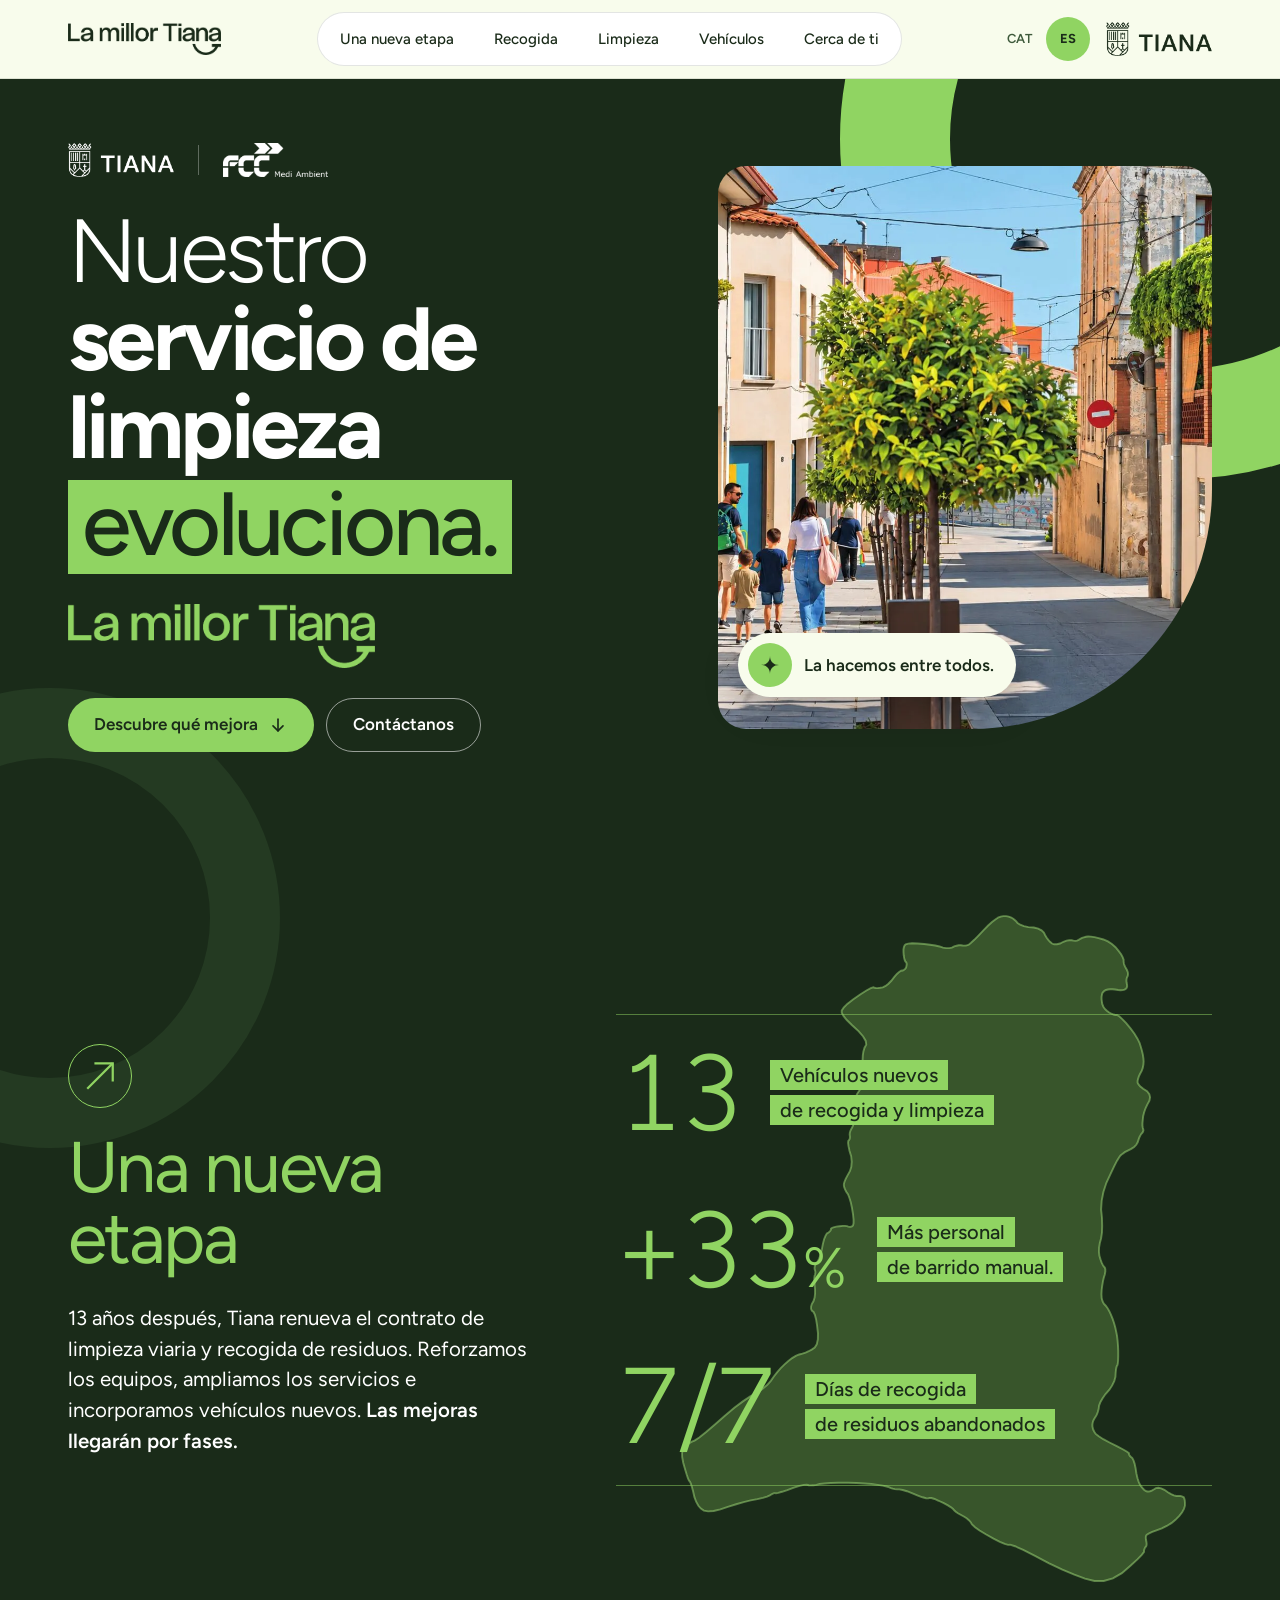
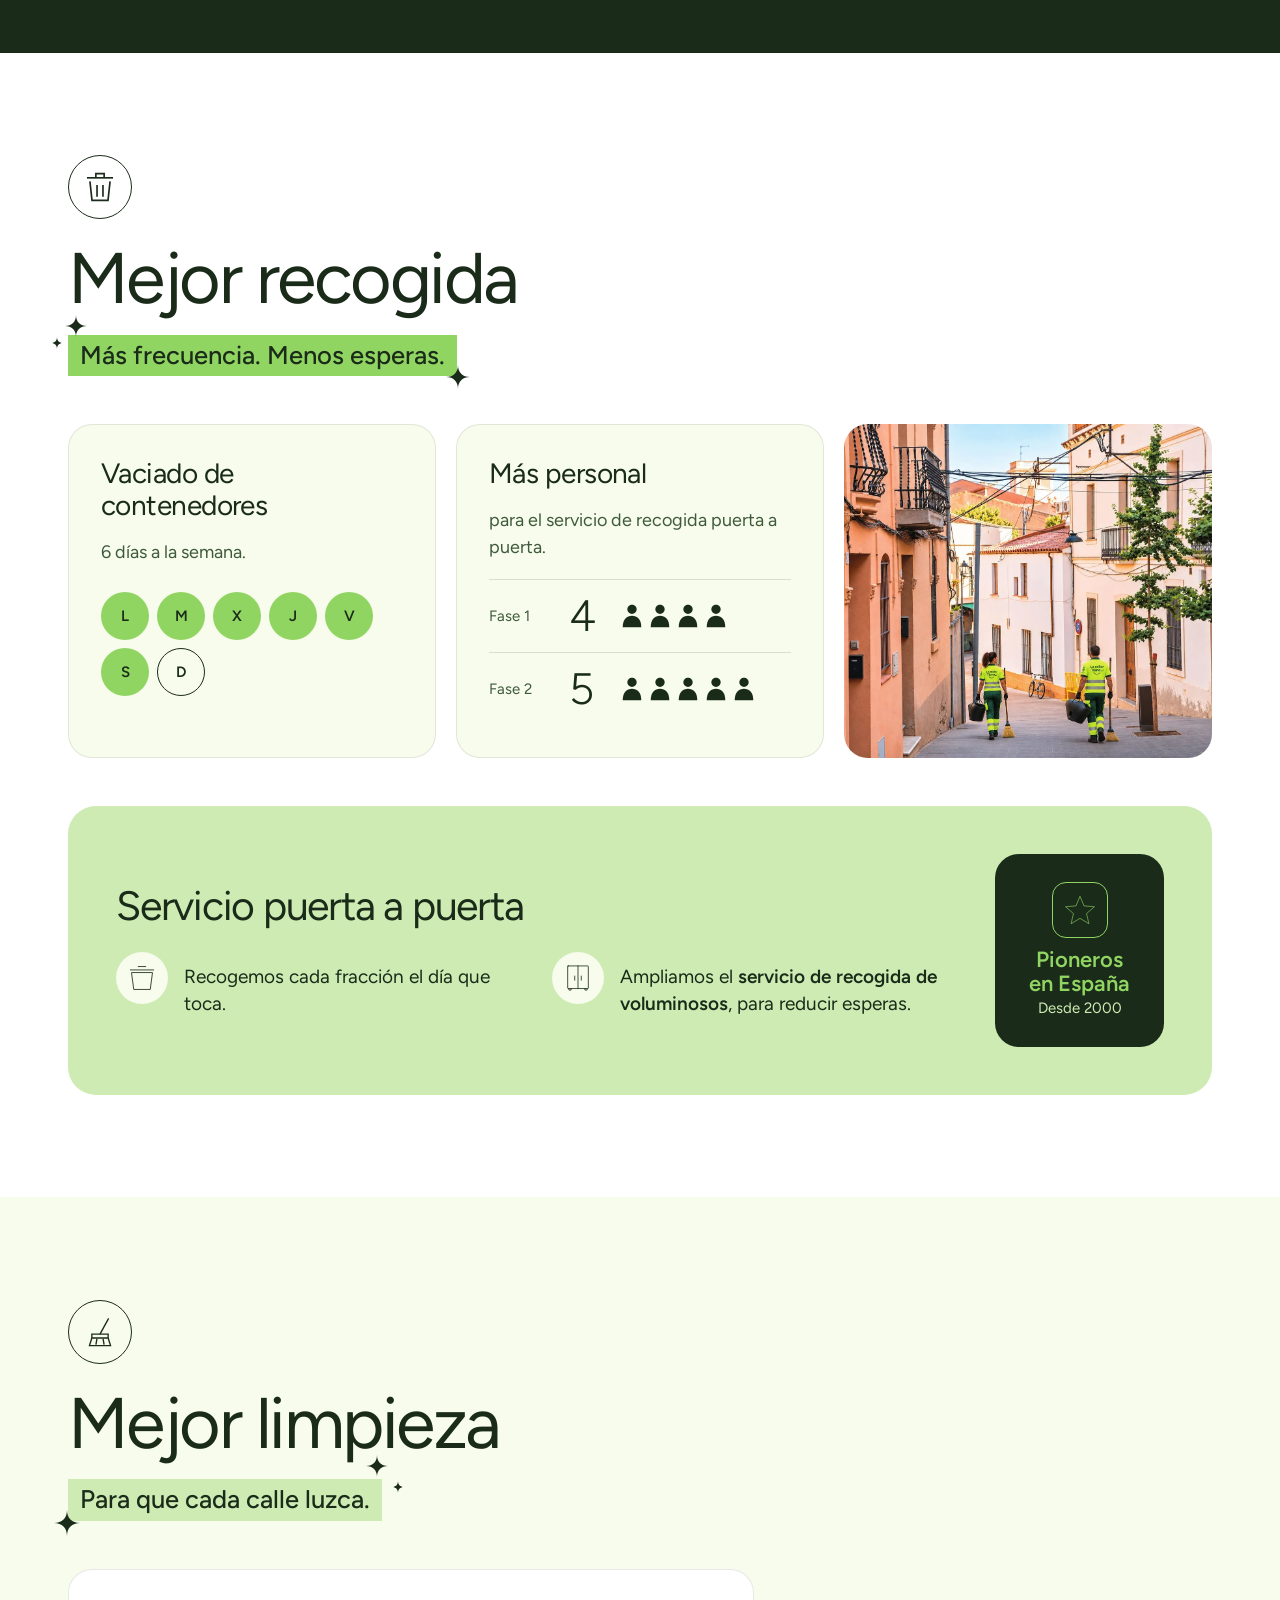
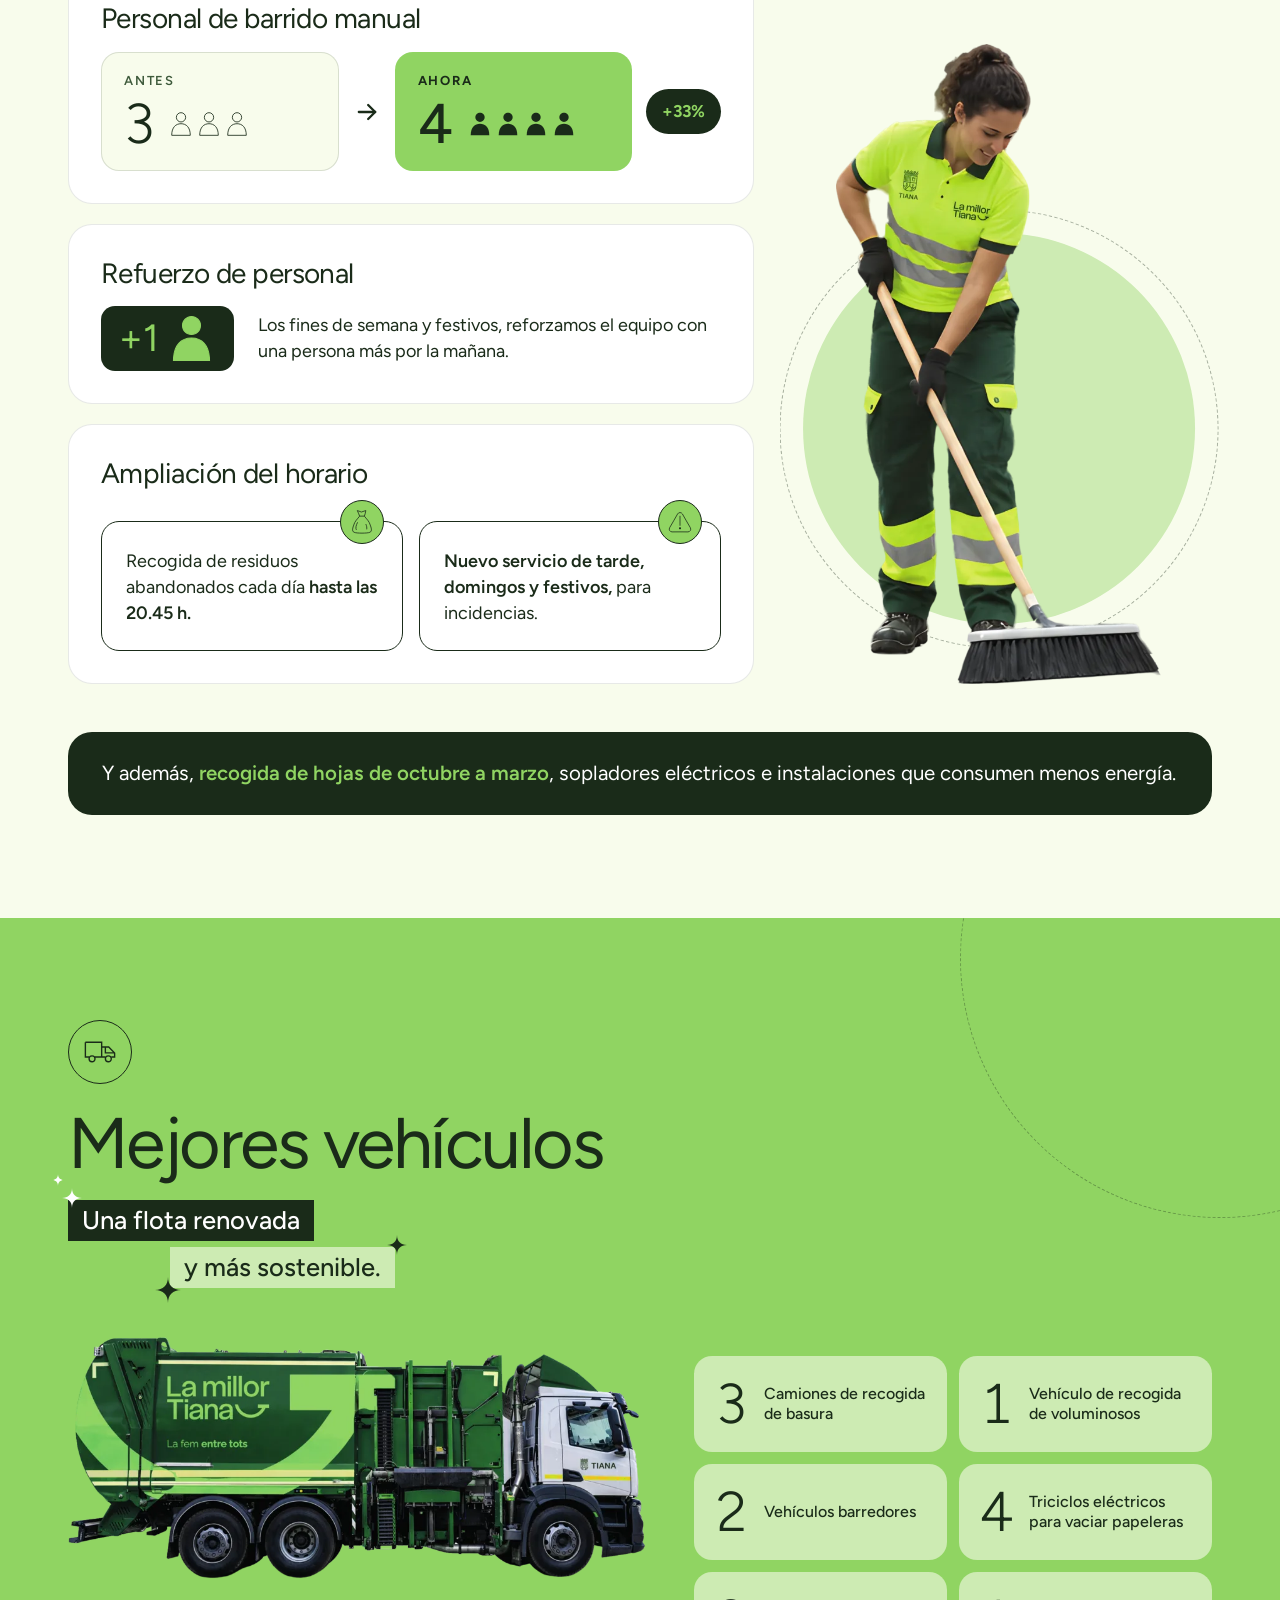
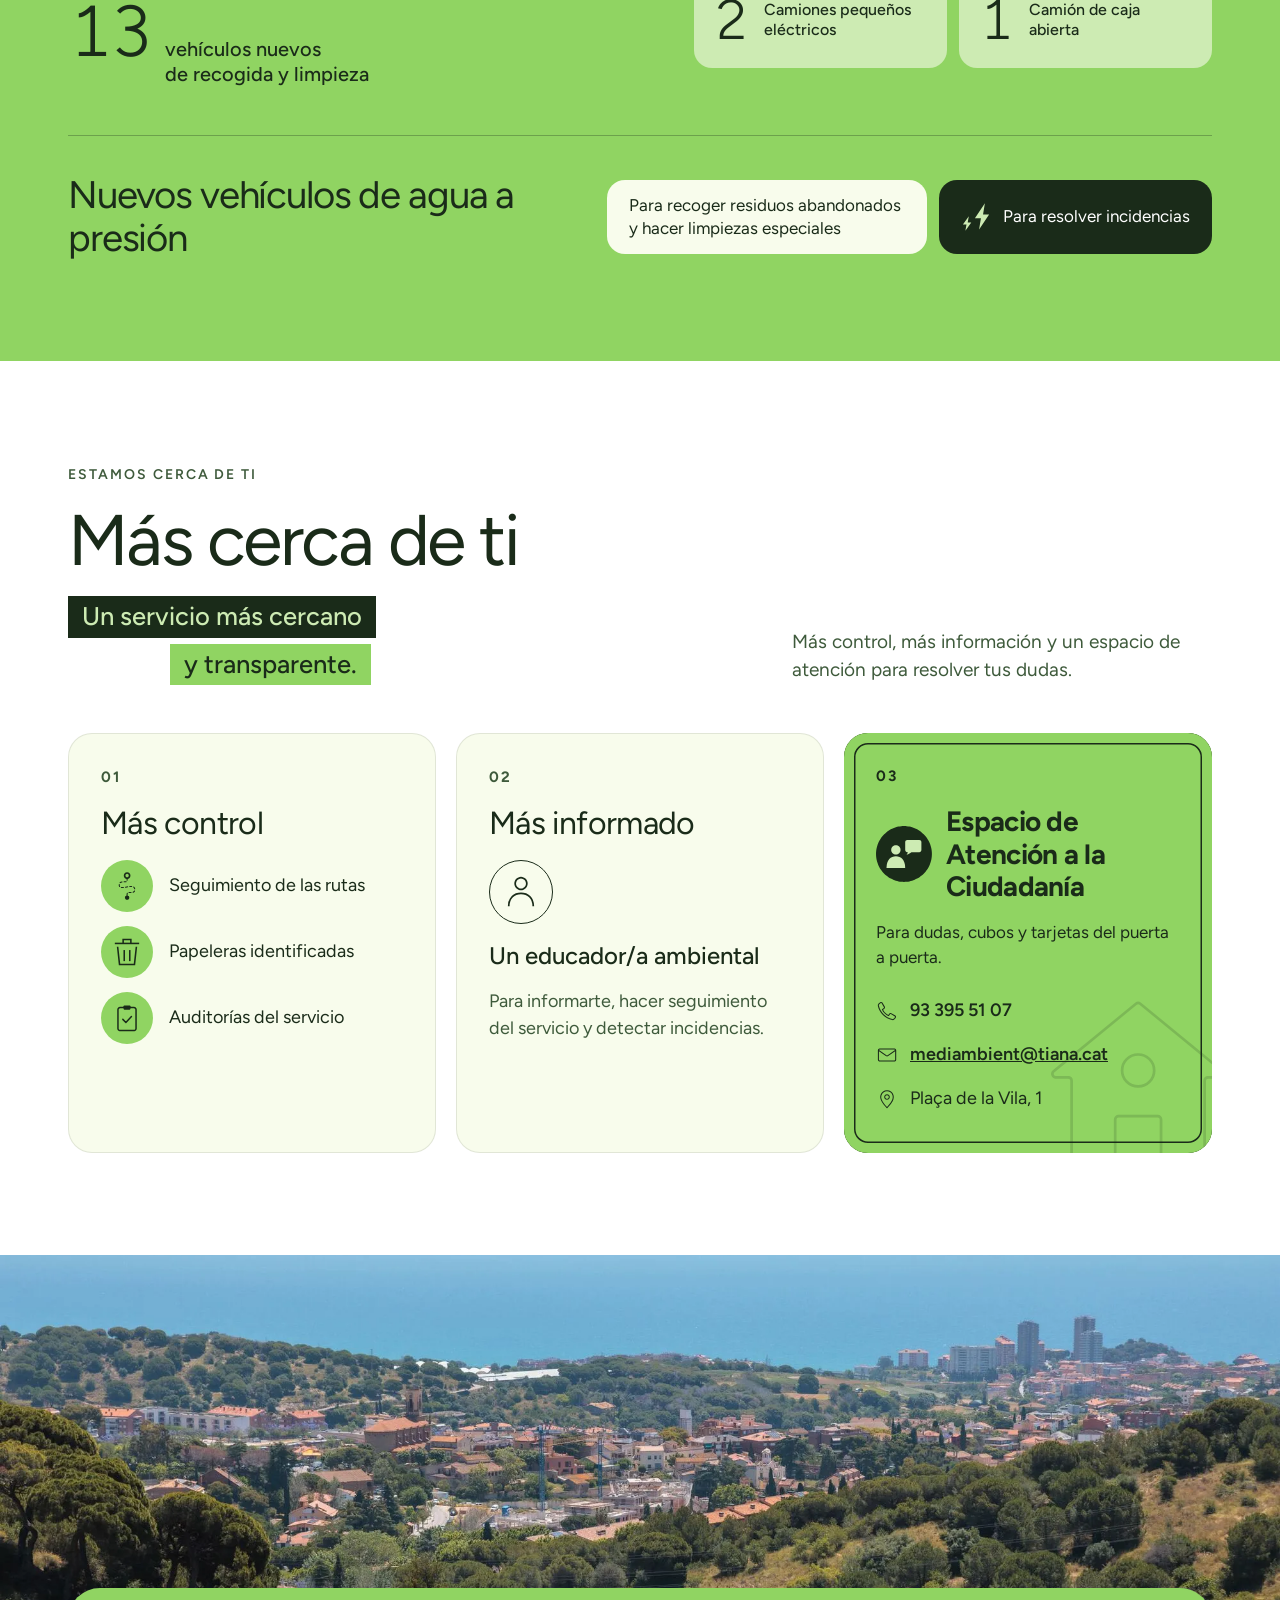
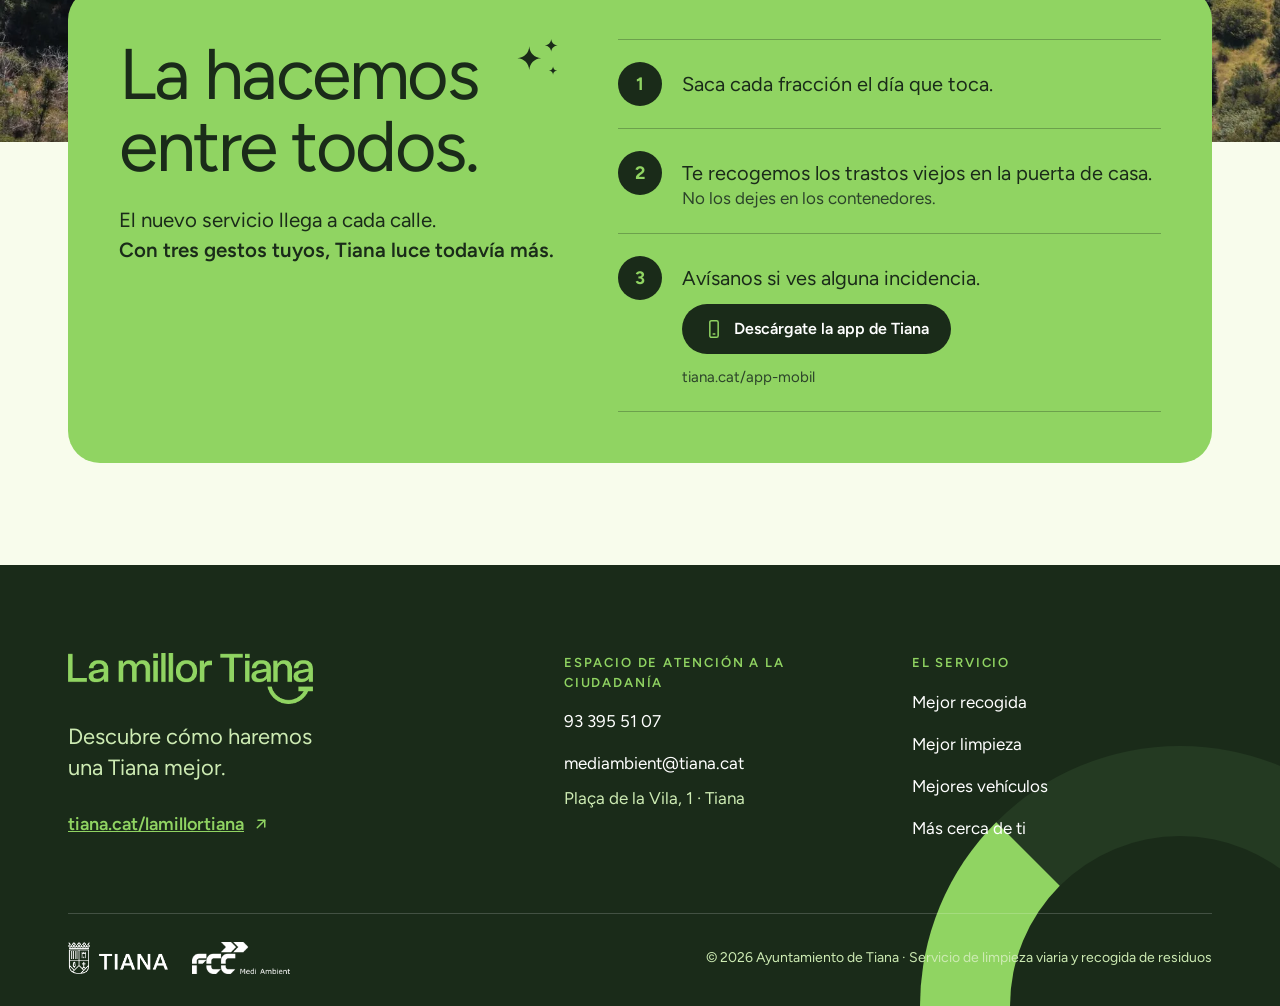
==== commit 3f163658: "content: remove hero eyebrow and lead text" ====
--- a/es/index.html
+++ b/es/index.html
@@ -99,10 +99,8 @@
         <span class="sep" aria-hidden="true"></span>
         <img src="../assets/fcc-blanc.webp" alt="FCC Medi Ambient" width="600" height="195">
       </div>
-      <p class="eyebrow" data-r data-d="2">Nuevo servicio de limpieza viaria y recogida de residuos</p>
       <h1 id="hero-title" data-r data-d="3">Nuestro <b>servicio de limpieza</b> <span class="hl" data-hl>evoluciona.</span></h1>
       <img class="hero__wm" src="../assets/wordmark-verd.png" alt="La millor Tiana" width="786" height="164" data-r data-d="4">
-      <p class="hero__lead" data-r data-d="5">13 años después, Tiana renueva el contrato de limpieza viaria y recogida de residuos. Descubre cómo haremos una Tiana mejor.</p>
       <div class="btns" data-r data-d="6">
         <a class="btn btn--lime" href="#etapa">Descubre qué mejora <svg width="20" height="20" viewBox="0 0 24 24" fill="none" stroke="currentColor" stroke-width="2" stroke-linecap="round" stroke-linejoin="round" aria-hidden="true" focusable="false"><path d="M12 5v14"/><path d="M6 13l6 6 6-6"/></svg></a>
         <a class="btn btn--ghost" href="#contacte">Contáctanos</a>
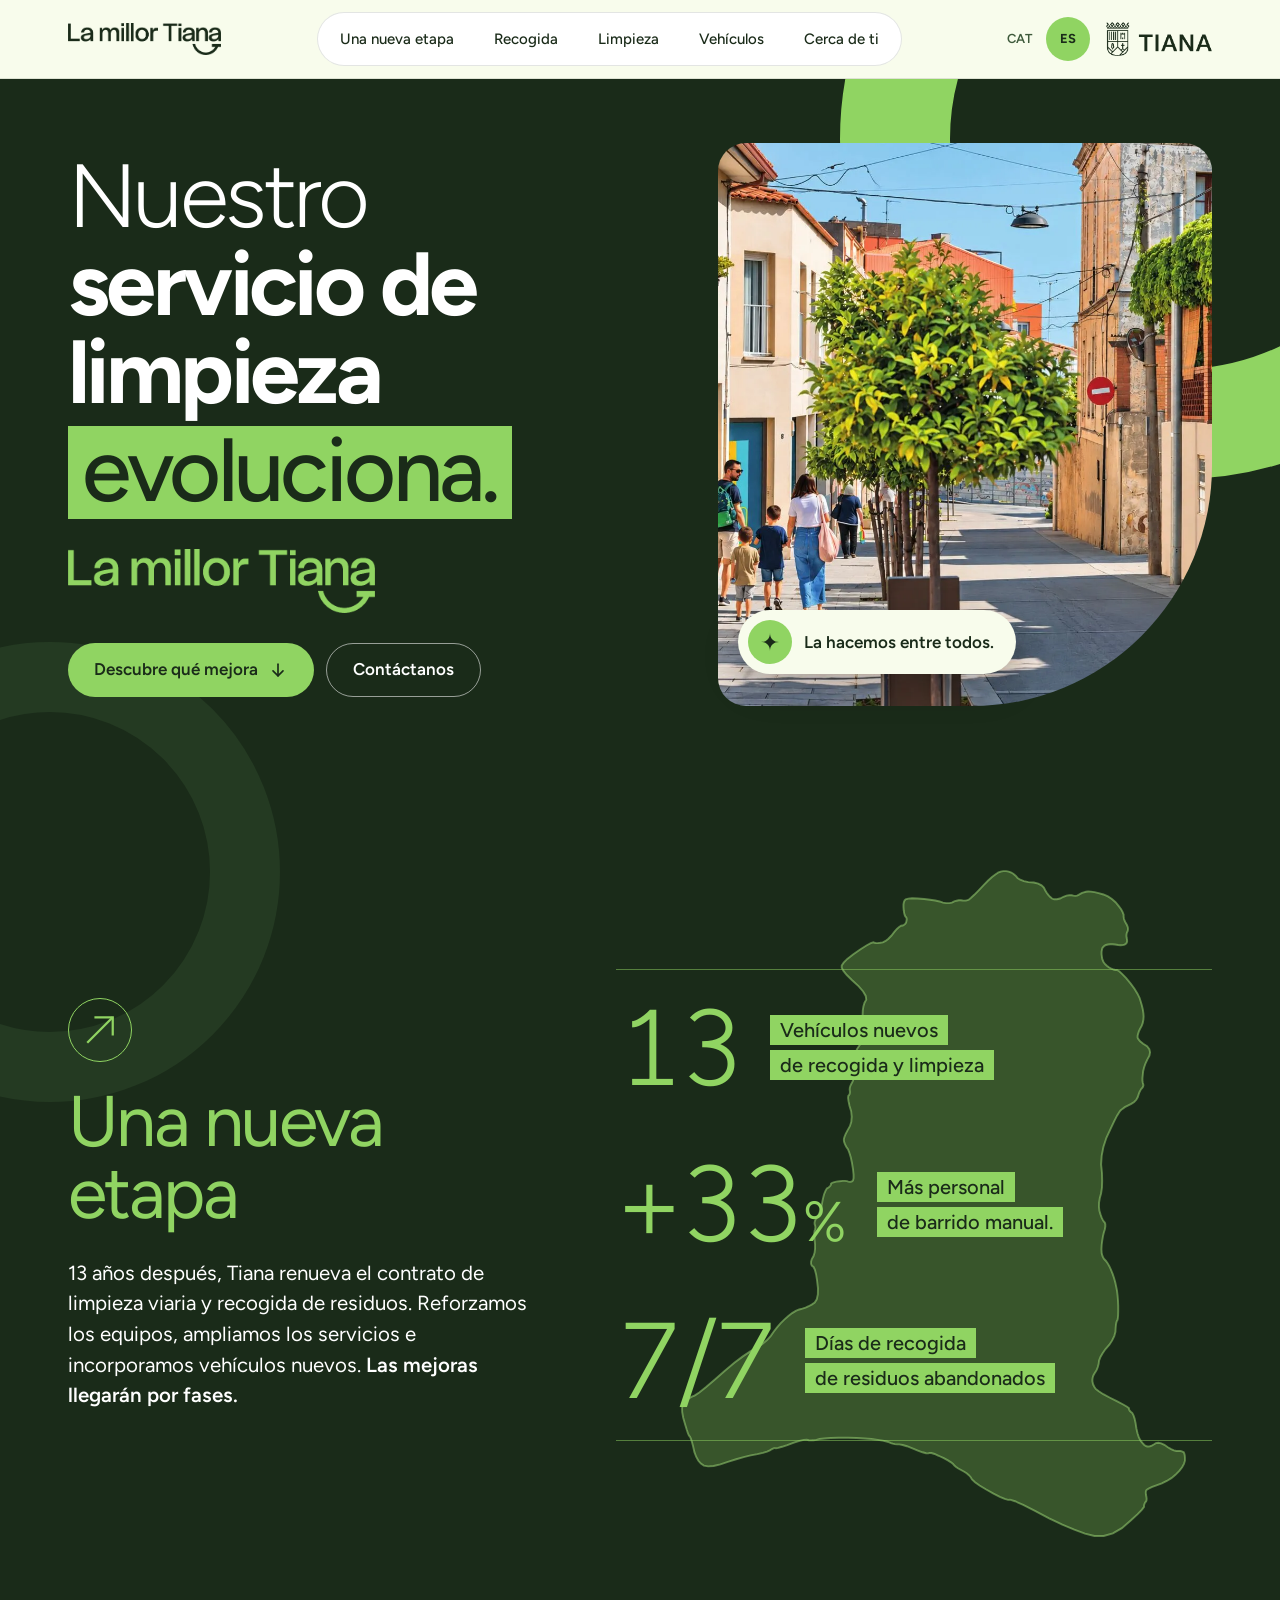
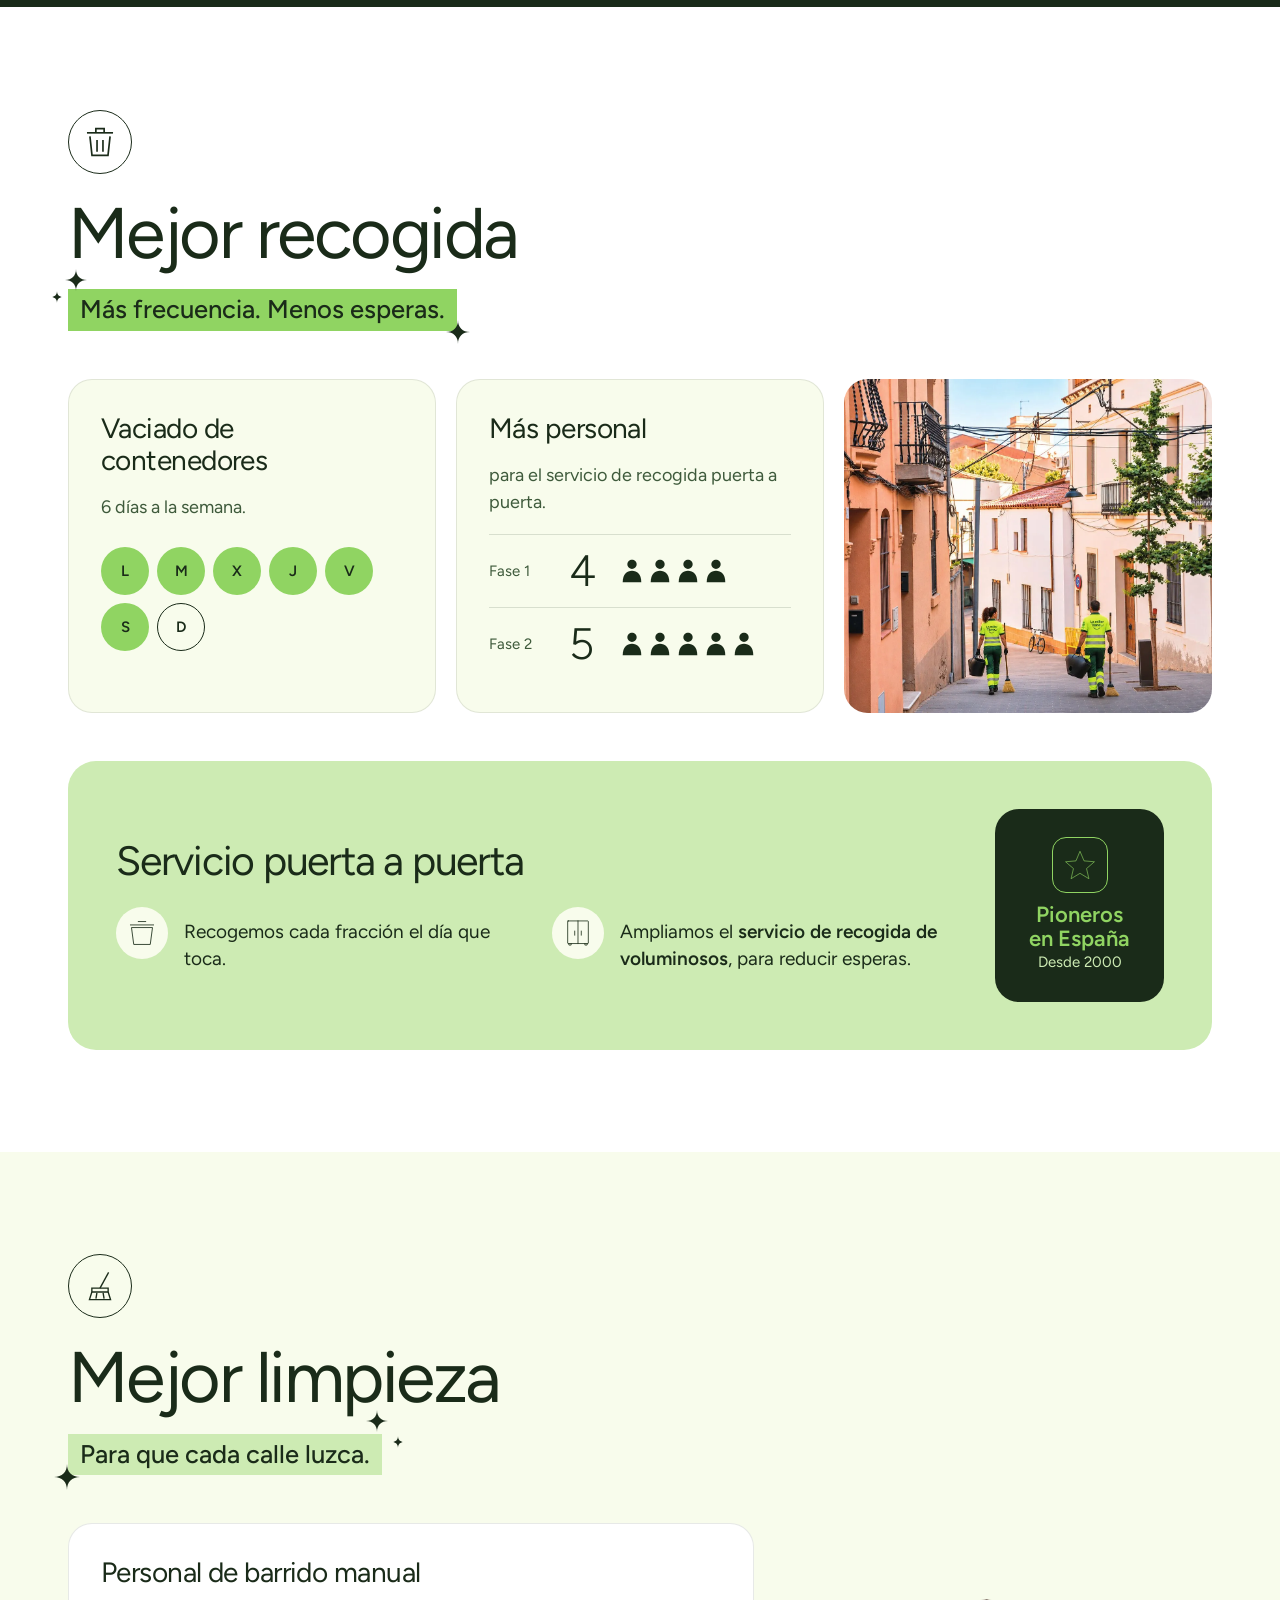
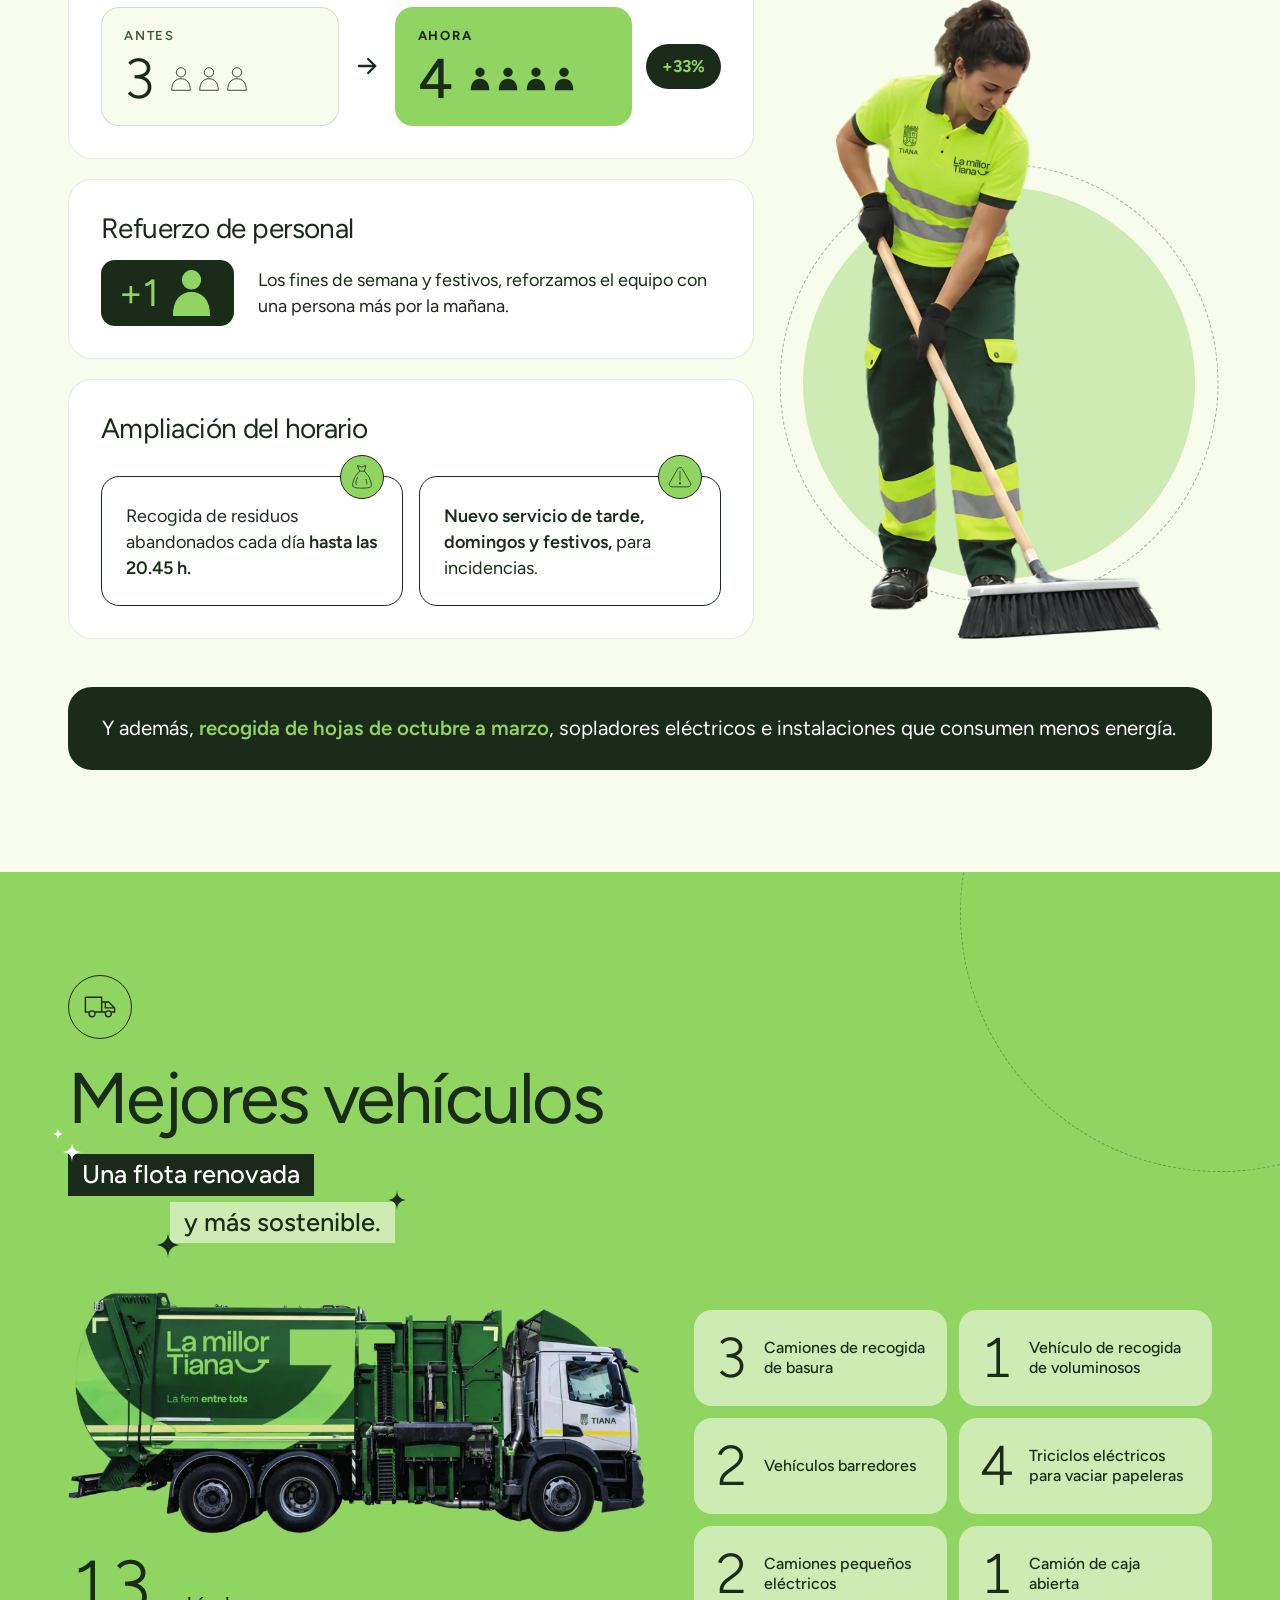
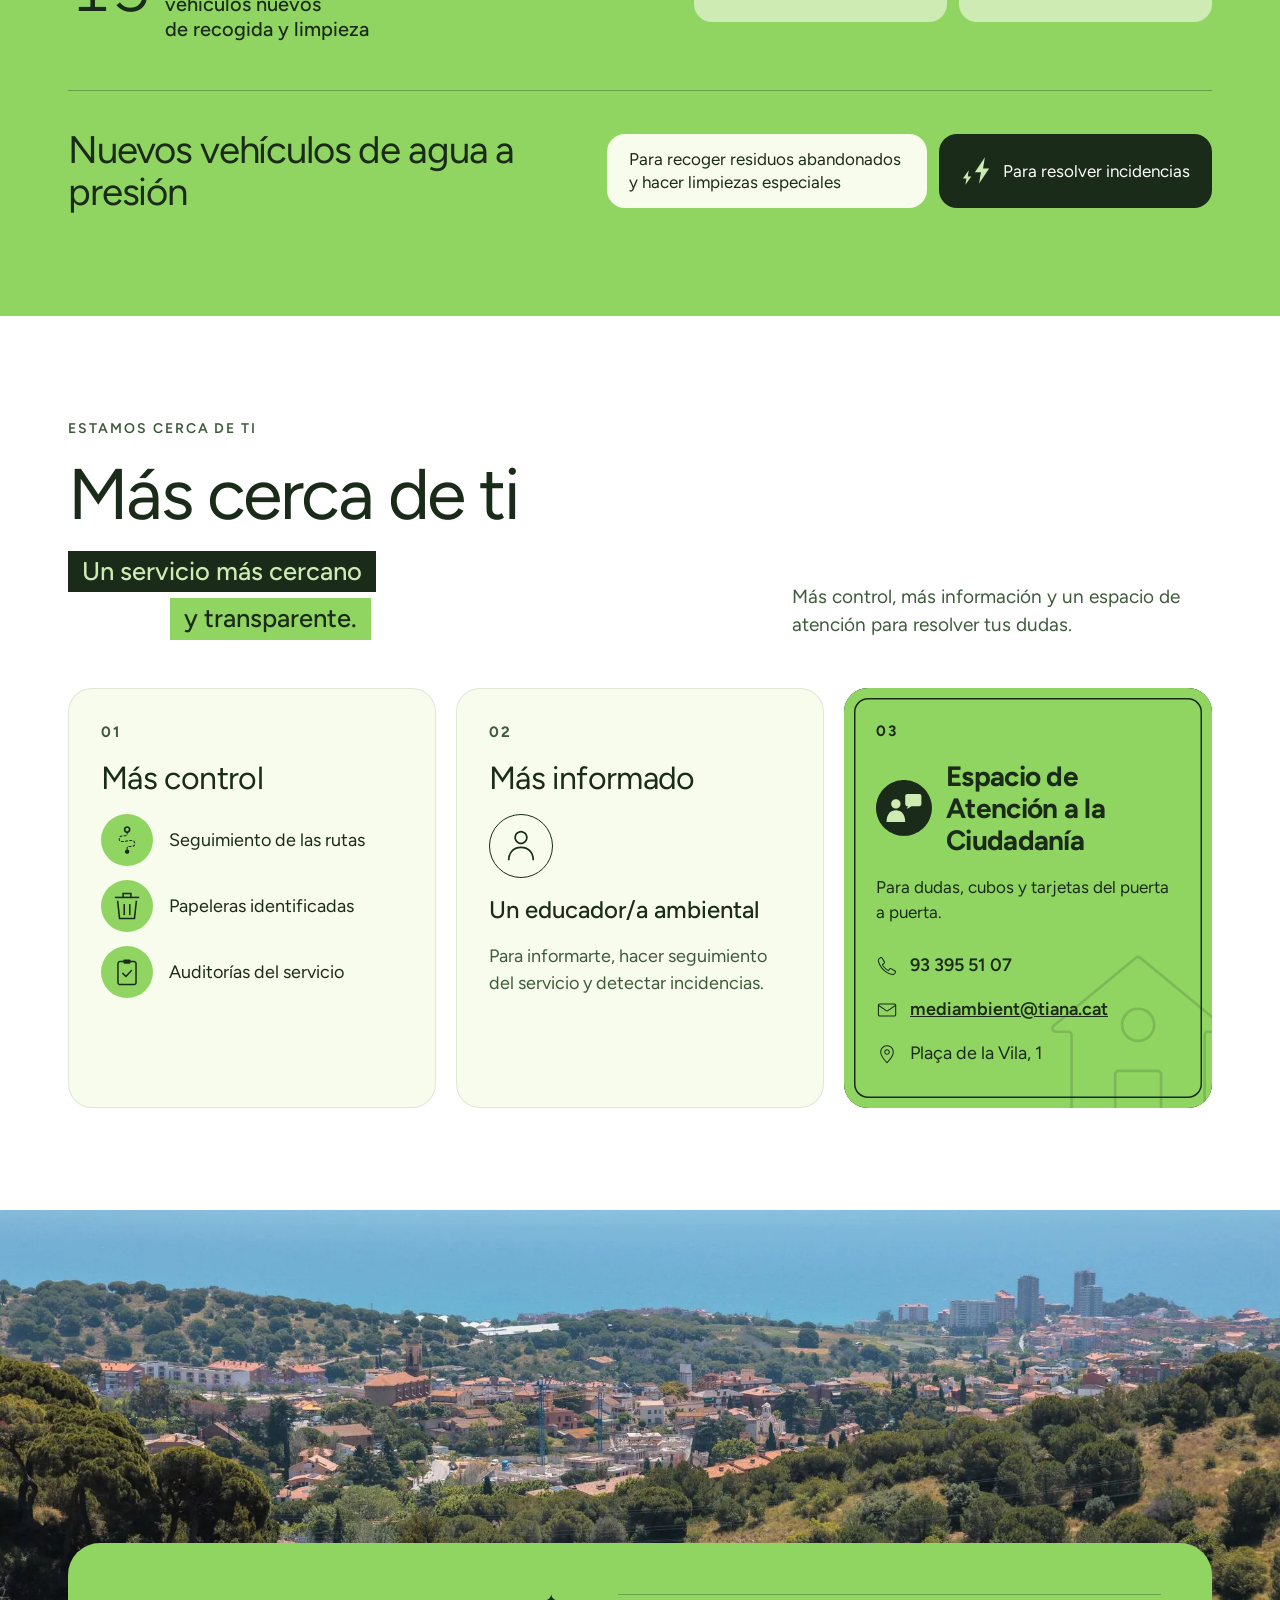
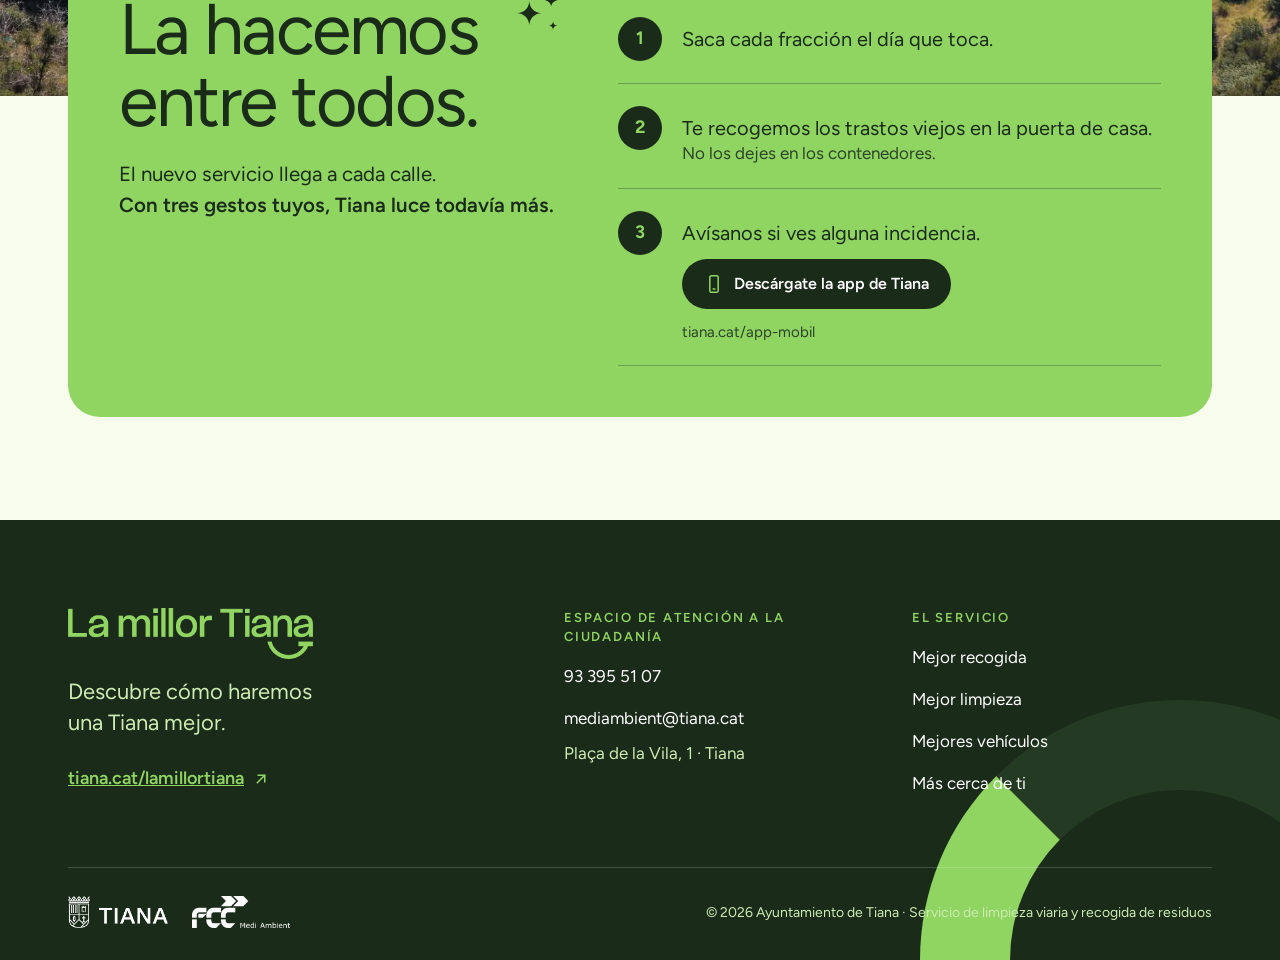
==== commit 889cff3e: "content: remove logos from hero" ====
--- a/es/index.html
+++ b/es/index.html
@@ -94,11 +94,6 @@
   <div class="ring hero__ring-b" data-r="ring" data-d="4" aria-hidden="true"></div>
   <div class="wrap hero__in">
     <div class="hero__text">
-      <div class="hero__logos" data-r data-d="1">
-        <img src="../assets/tiana-blanc.png" alt="Ayuntamiento de Tiana" width="352" height="113">
-        <span class="sep" aria-hidden="true"></span>
-        <img src="../assets/fcc-blanc.webp" alt="FCC Medi Ambient" width="600" height="195">
-      </div>
       <h1 id="hero-title" data-r data-d="3">Nuestro <b>servicio de limpieza</b> <span class="hl" data-hl>evoluciona.</span></h1>
       <img class="hero__wm" src="../assets/wordmark-verd.png" alt="La millor Tiana" width="786" height="164" data-r data-d="4">
       <div class="btns" data-r data-d="6">
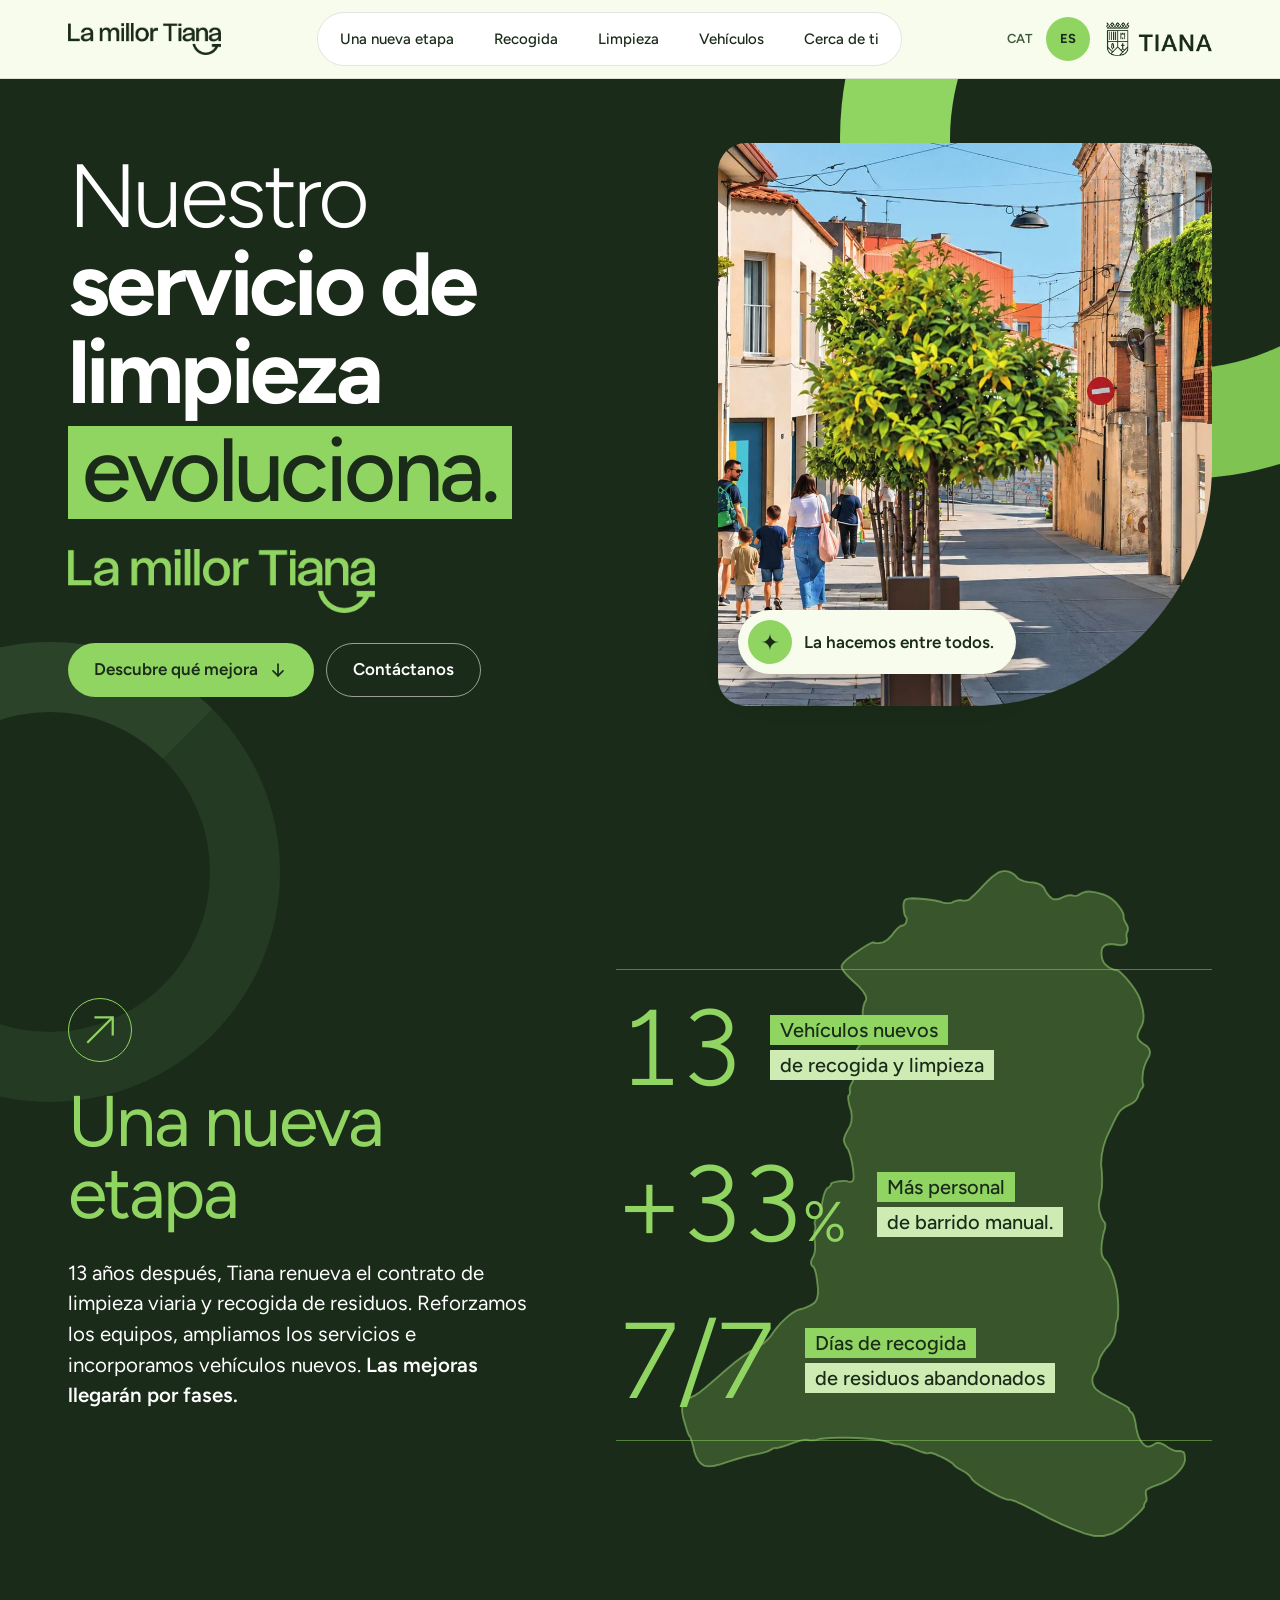
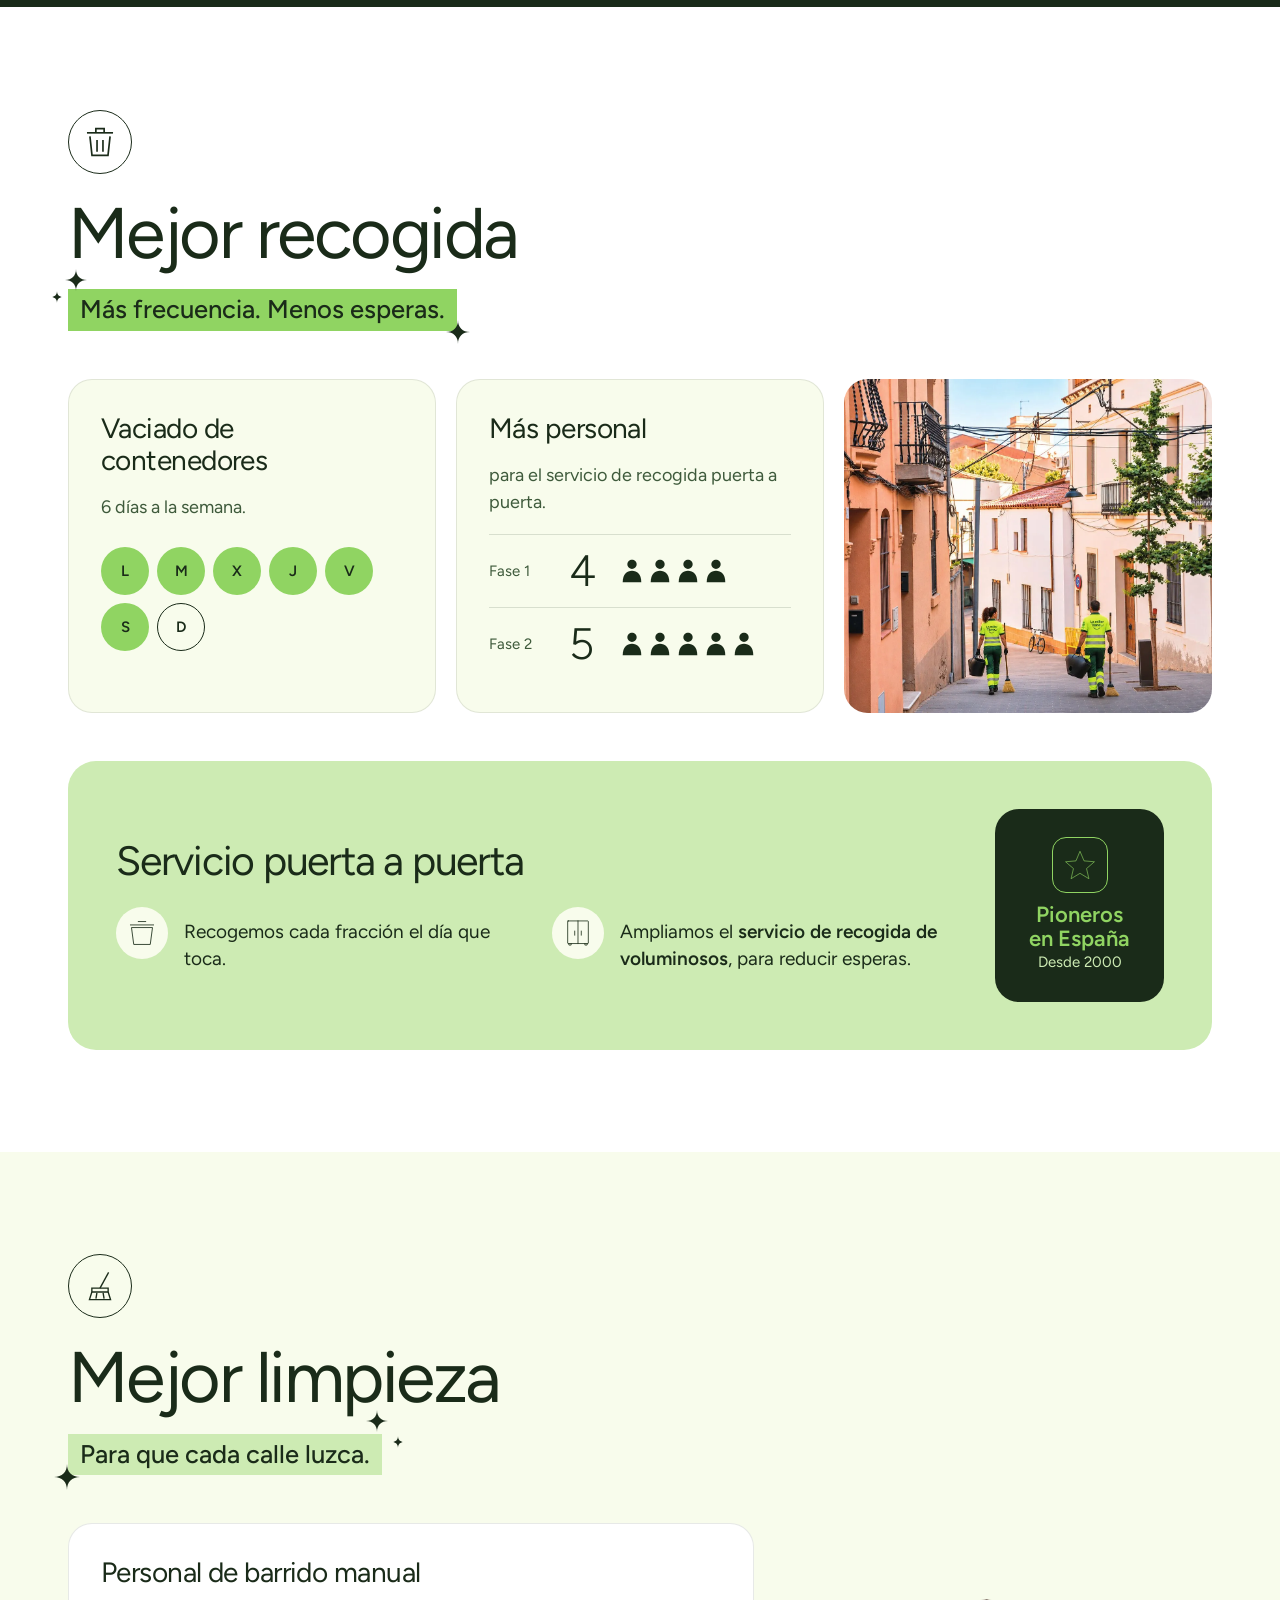
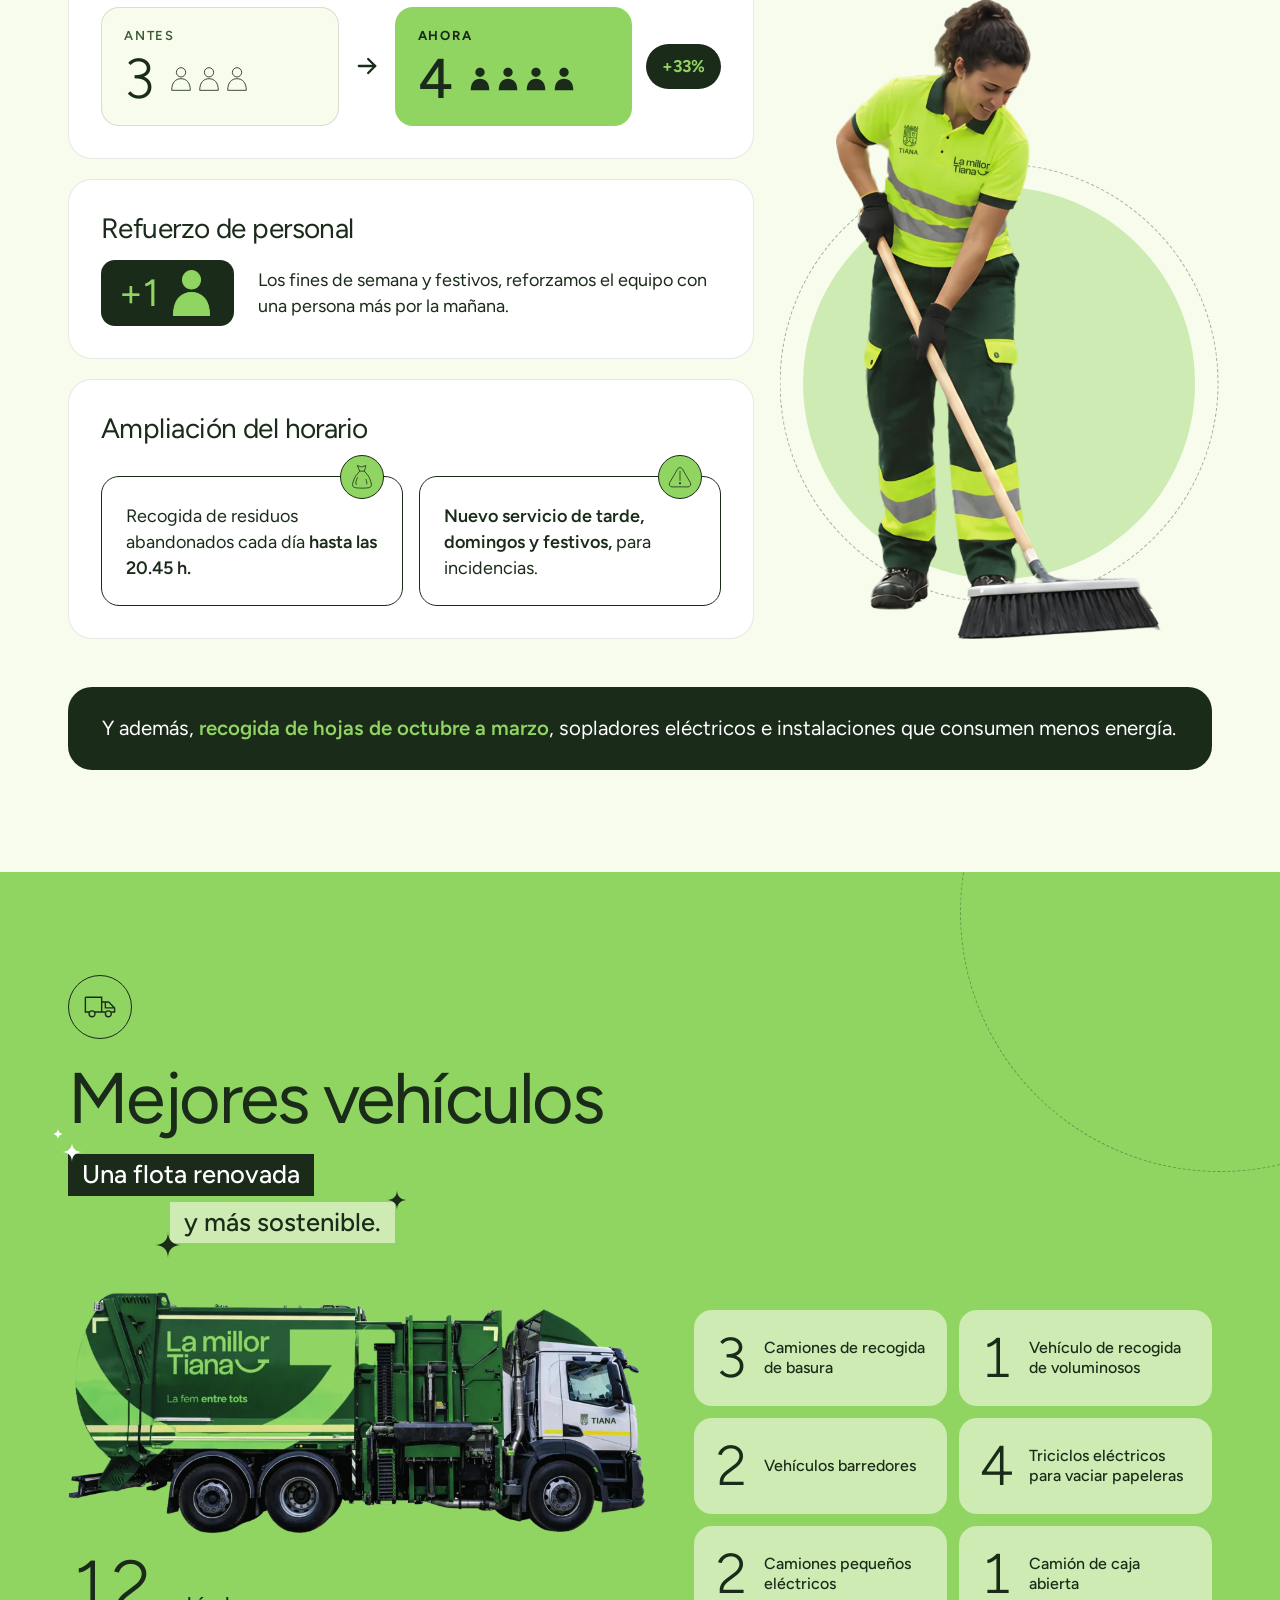
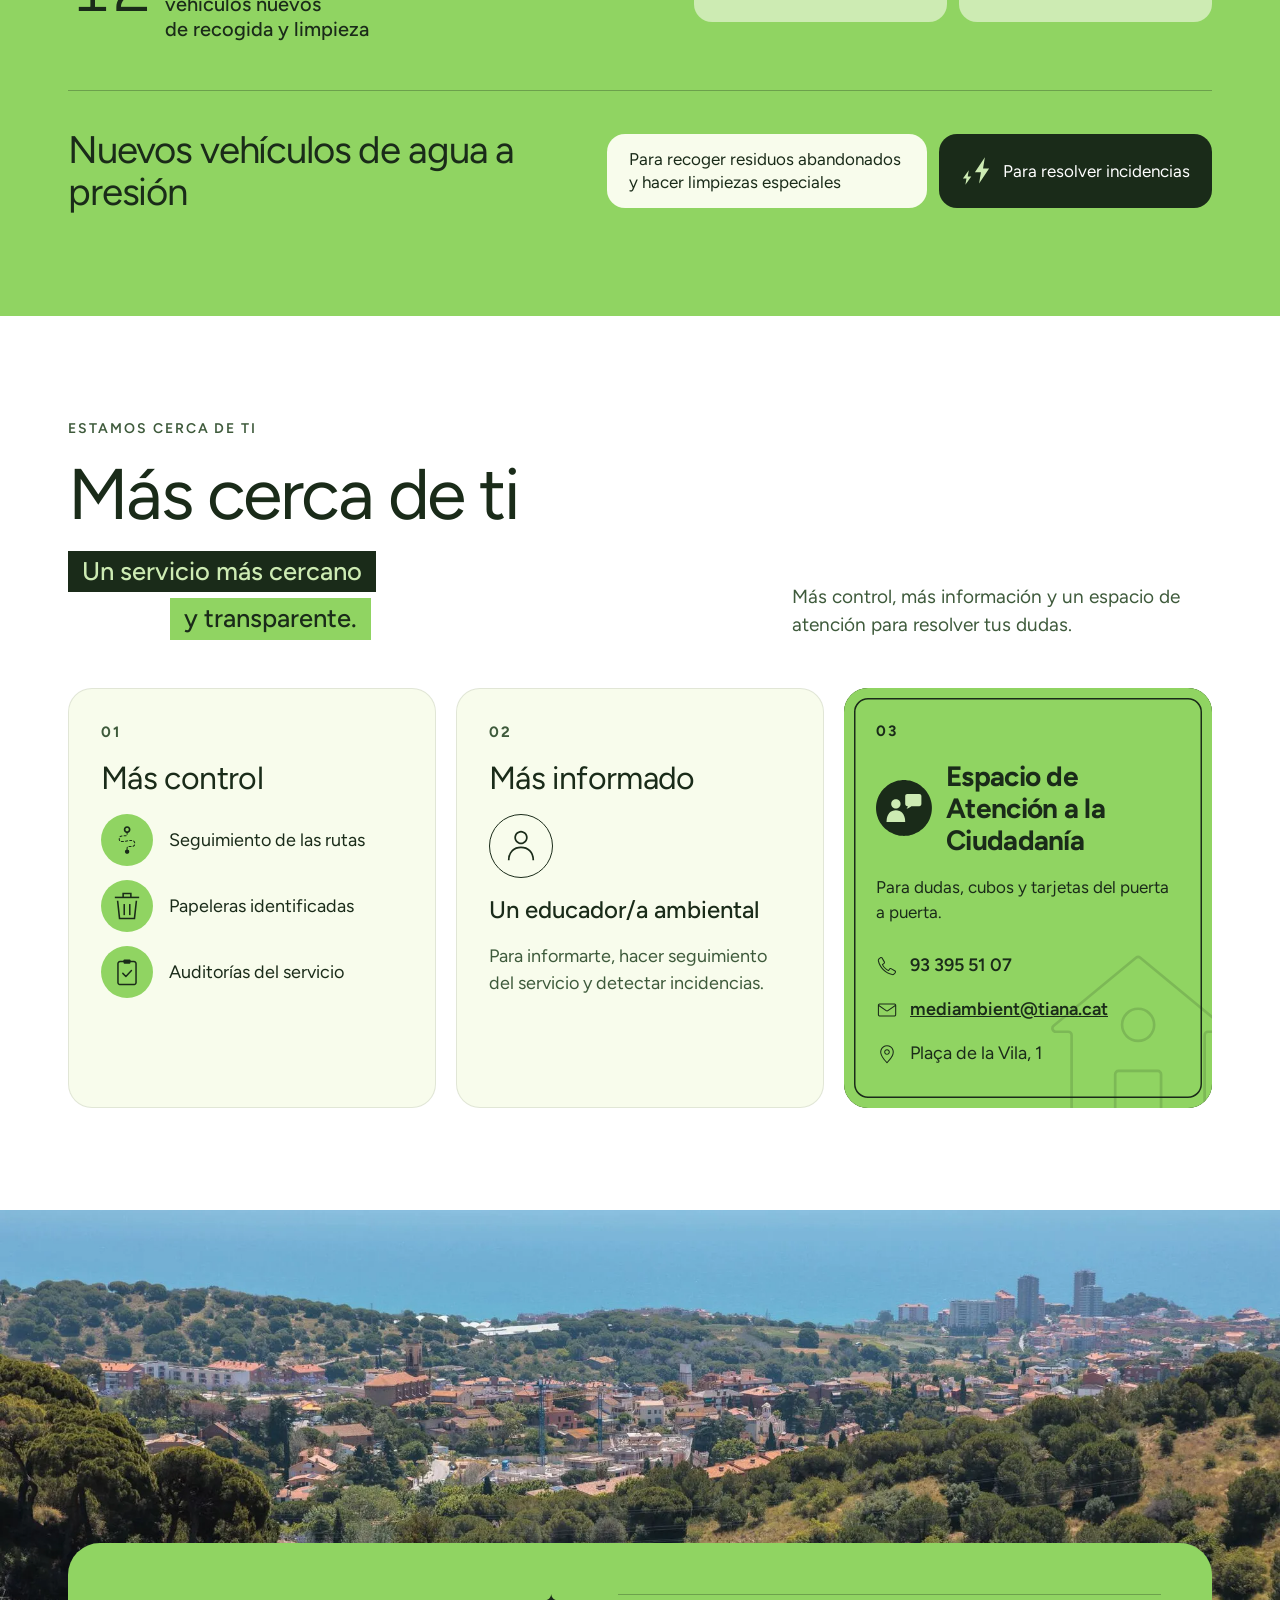
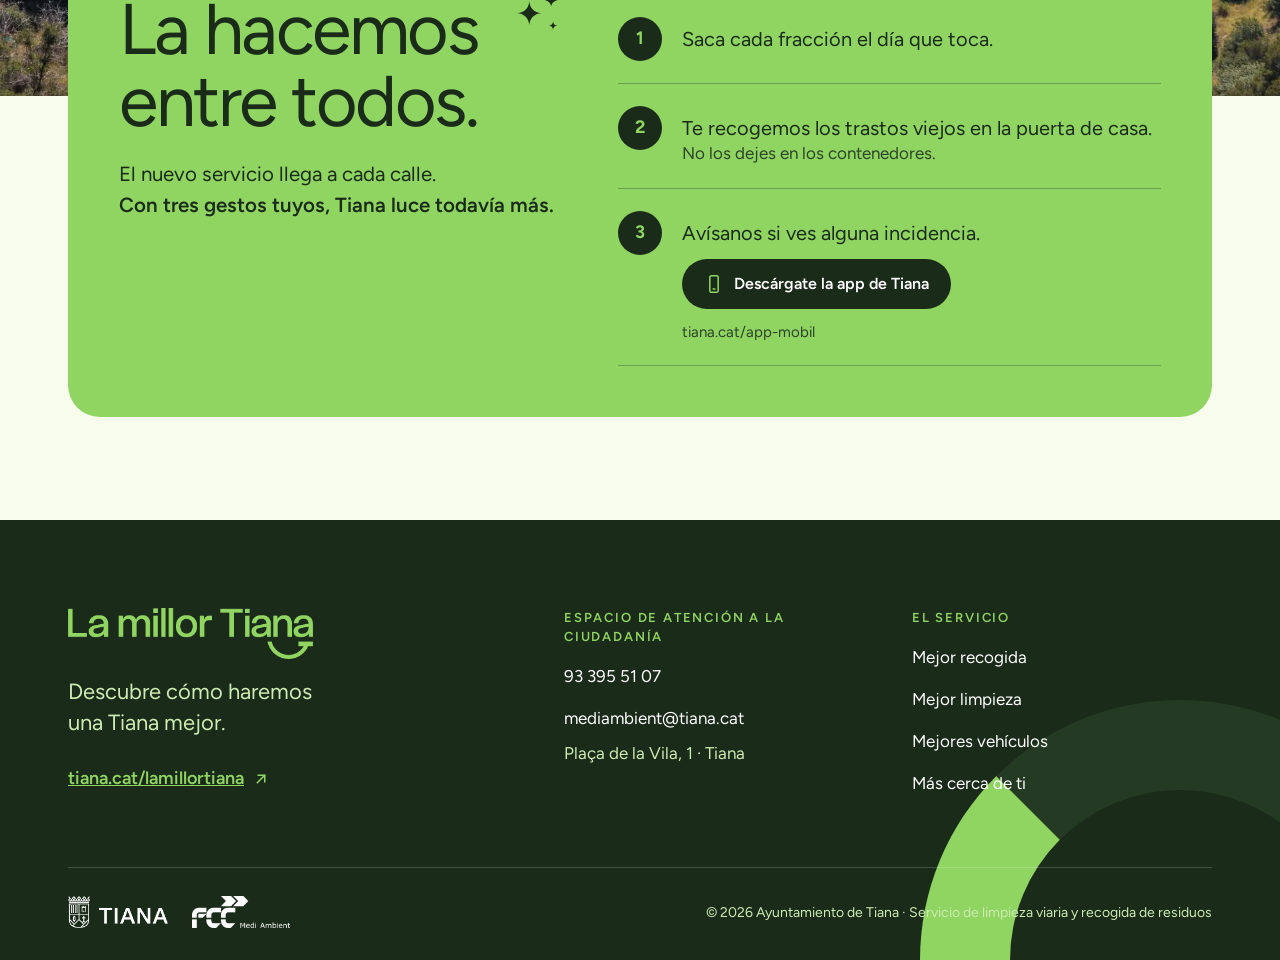
==== commit 06eefb8b: "feat: official favicon, rotating rings, two-tone figure labels, delight-ready fonts" ====
--- a/es/index.html
+++ b/es/index.html
@@ -15,9 +15,6 @@
 <link rel="alternate" hreflang="ca" href="https://tandem-tiana.vercel.app/">
 <link rel="alternate" hreflang="es" href="https://tandem-tiana.vercel.app/es/">
 <link rel="icon" href="../assets/favicon.svg" type="image/svg+xml">
-<link rel="preconnect" href="https://fonts.googleapis.com">
-<link rel="preconnect" href="https://fonts.gstatic.com" crossorigin>
-<link href="https://fonts.googleapis.com/css2?family=Figtree:wght@300;400;500;600;700&display=swap" rel="stylesheet">
 <script>
   (function () {
     var d = document.documentElement;
@@ -29,6 +26,9 @@
     } catch (e) {}
   })();
 </script>
+<link rel="preconnect" href="https://fonts.googleapis.com">
+<link rel="preconnect" href="https://fonts.gstatic.com" crossorigin>
+<link href="https://fonts.googleapis.com/css2?family=Figtree:wght@300;400;500;600;700&display=swap" rel="stylesheet">
 <link rel="stylesheet" href="../styles.css">
 </head>
 <body>
@@ -90,8 +90,8 @@
 
 <!-- HERO -->
 <section id="inici" class="hero" data-key="hero" aria-labelledby="hero-title">
-  <div class="ring hero__ring-a" data-r="ring" aria-hidden="true"></div>
-  <div class="ring hero__ring-b" data-r="ring" data-d="4" aria-hidden="true"></div>
+  <div class="ring hero__ring-a" data-r="ring" data-spin aria-hidden="true"></div>
+  <div class="ring hero__ring-b" data-r="ring" data-spin data-d="4" aria-hidden="true"></div>
   <div class="wrap hero__in">
     <div class="hero__text">
       <h1 id="hero-title" data-r data-d="3">Nuestro <b>servicio de limpieza</b> <span class="hl" data-hl>evoluciona.</span></h1>
@@ -126,15 +126,15 @@
       <ul class="figs" aria-label="Cifras clave">
         <li class="fig" data-r="left" data-d="2">
           <span class="fig__n"><span data-count="13">13</span></span>
-          <p class="fig__label"><span class="hl hl--clone" data-hl>Vehículos nuevos<br>de recogida y limpieza</span></p>
+          <p class="fig__label"><span class="hl hl--clone" data-hl>Vehículos nuevos</span><br><span class="hl hl--clone hl--pale" data-hl>de recogida y limpieza</span></p>
         </li>
         <li class="fig" data-r="left" data-d="4">
           <span class="fig__n">+<span data-count="33">33</span><small>%</small></span>
-          <p class="fig__label"><span class="hl hl--clone" data-hl>Más personal<br>de barrido manual.</span></p>
+          <p class="fig__label"><span class="hl hl--clone" data-hl>Más personal</span><br><span class="hl hl--clone hl--pale" data-hl>de barrido manual.</span></p>
         </li>
         <li class="fig" data-r="left" data-d="6">
           <span class="fig__n"><span data-count="7">7</span>/7</span>
-          <p class="fig__label"><span class="hl hl--clone" data-hl>Días de recogida<br>de residuos abandonados</span></p>
+          <p class="fig__label"><span class="hl hl--clone" data-hl>Días de recogida</span><br><span class="hl hl--clone hl--pale" data-hl>de residuos abandonados</span></p>
         </li>
       </ul>
     </div>
--- a/styles.css
+++ b/styles.css
@@ -1,4 +1,7 @@
 /* La millor Tiana — estils */
+/* Tipografies de la identitat: Delight (principal) i Raleway (secundària) */
+@font-face { font-family: 'Delight'; src: url('assets/fonts/delight-vf.ttf') format('truetype'); font-weight: 100 900; font-style: normal; font-display: swap; }
+@font-face { font-family: 'Raleway'; src: url('assets/fonts/raleway-variable.woff2') format('woff2'), url('assets/fonts/raleway-variable.woff') format('woff'); font-weight: 100 900; font-style: normal; font-display: swap; }
 :root {
   --dark: #1A2B19;
   --dark-2: #243A22;
@@ -19,7 +22,7 @@
   overflow-x: hidden;
   background: var(--cream);
   color: var(--dark);
-  font-family: 'Figtree', system-ui, -apple-system, sans-serif;
+  font-family: 'Delight', 'Figtree', system-ui, -apple-system, sans-serif;
   font-size: 17px;
   line-height: 1.5;
   -webkit-font-smoothing: antialiased;
@@ -177,8 +180,8 @@
 
 /* ---------- Hero ---------- */
 .hero { position: relative; clip-path: inset(0 0 -420px 0); background: var(--dark); color: #fff; }
-.hero__ring-a { right: -240px; top: -280px; width: 680px; height: 680px; border: 110px solid var(--lime); }
-.hero__ring-b { left: -180px; bottom: -300px; width: 460px; height: 460px; border: 70px solid var(--dark-2); }
+.hero__ring-a { right: -240px; top: -280px; width: 680px; height: 680px; border: 110px solid var(--lime); border-bottom-color: #7FC452; }
+.hero__ring-b { left: -180px; bottom: -300px; width: 460px; height: 460px; border: 70px solid var(--dark-2); border-top-color: #2B4429; }
 .hero__in { position: relative; display: flex; flex-wrap: wrap; align-items: center; gap: 56px; padding-top: 64px; padding-bottom: 96px; }
 .hero__text { flex: 1 1 520px; min-width: 0; display: flex; flex-direction: column; gap: 30px; }
 .hero__logos { display: flex; flex-wrap: wrap; align-items: center; gap: 24px; }
@@ -489,8 +492,8 @@
 
 [data-tw] { animation: tw 3s ease-in-out infinite; }
 @keyframes tw { 0%, 100% { transform: scale(1) rotate(0); } 50% { transform: scale(.72) rotate(35deg); } }
-[data-spin] { animation: spin 48s linear infinite; }
-@keyframes spin { to { rotate: 360deg; } }
+[data-spin] { animation: spin 24s linear infinite; }
+@keyframes spin { to { rotate: -360deg; } }
 
 @media (prefers-reduced-motion: reduce) {
   html { scroll-behavior: auto; }
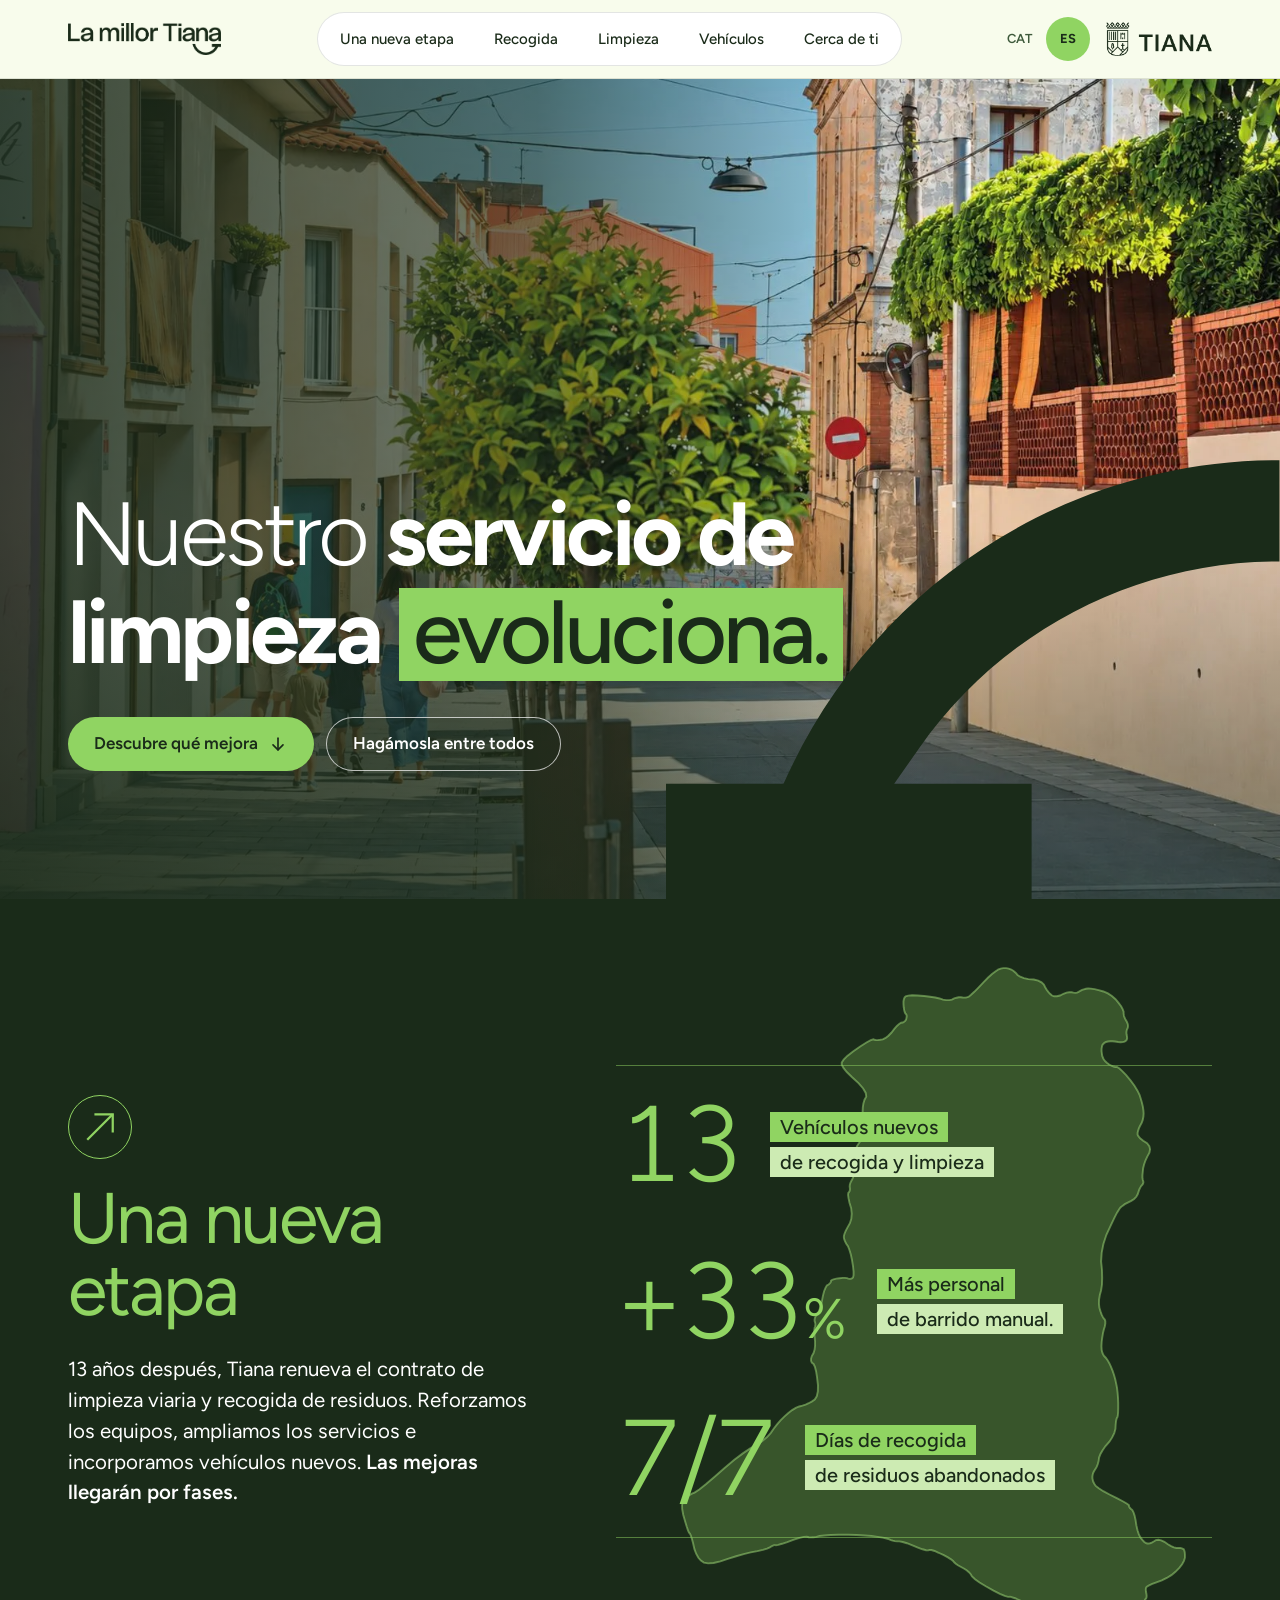
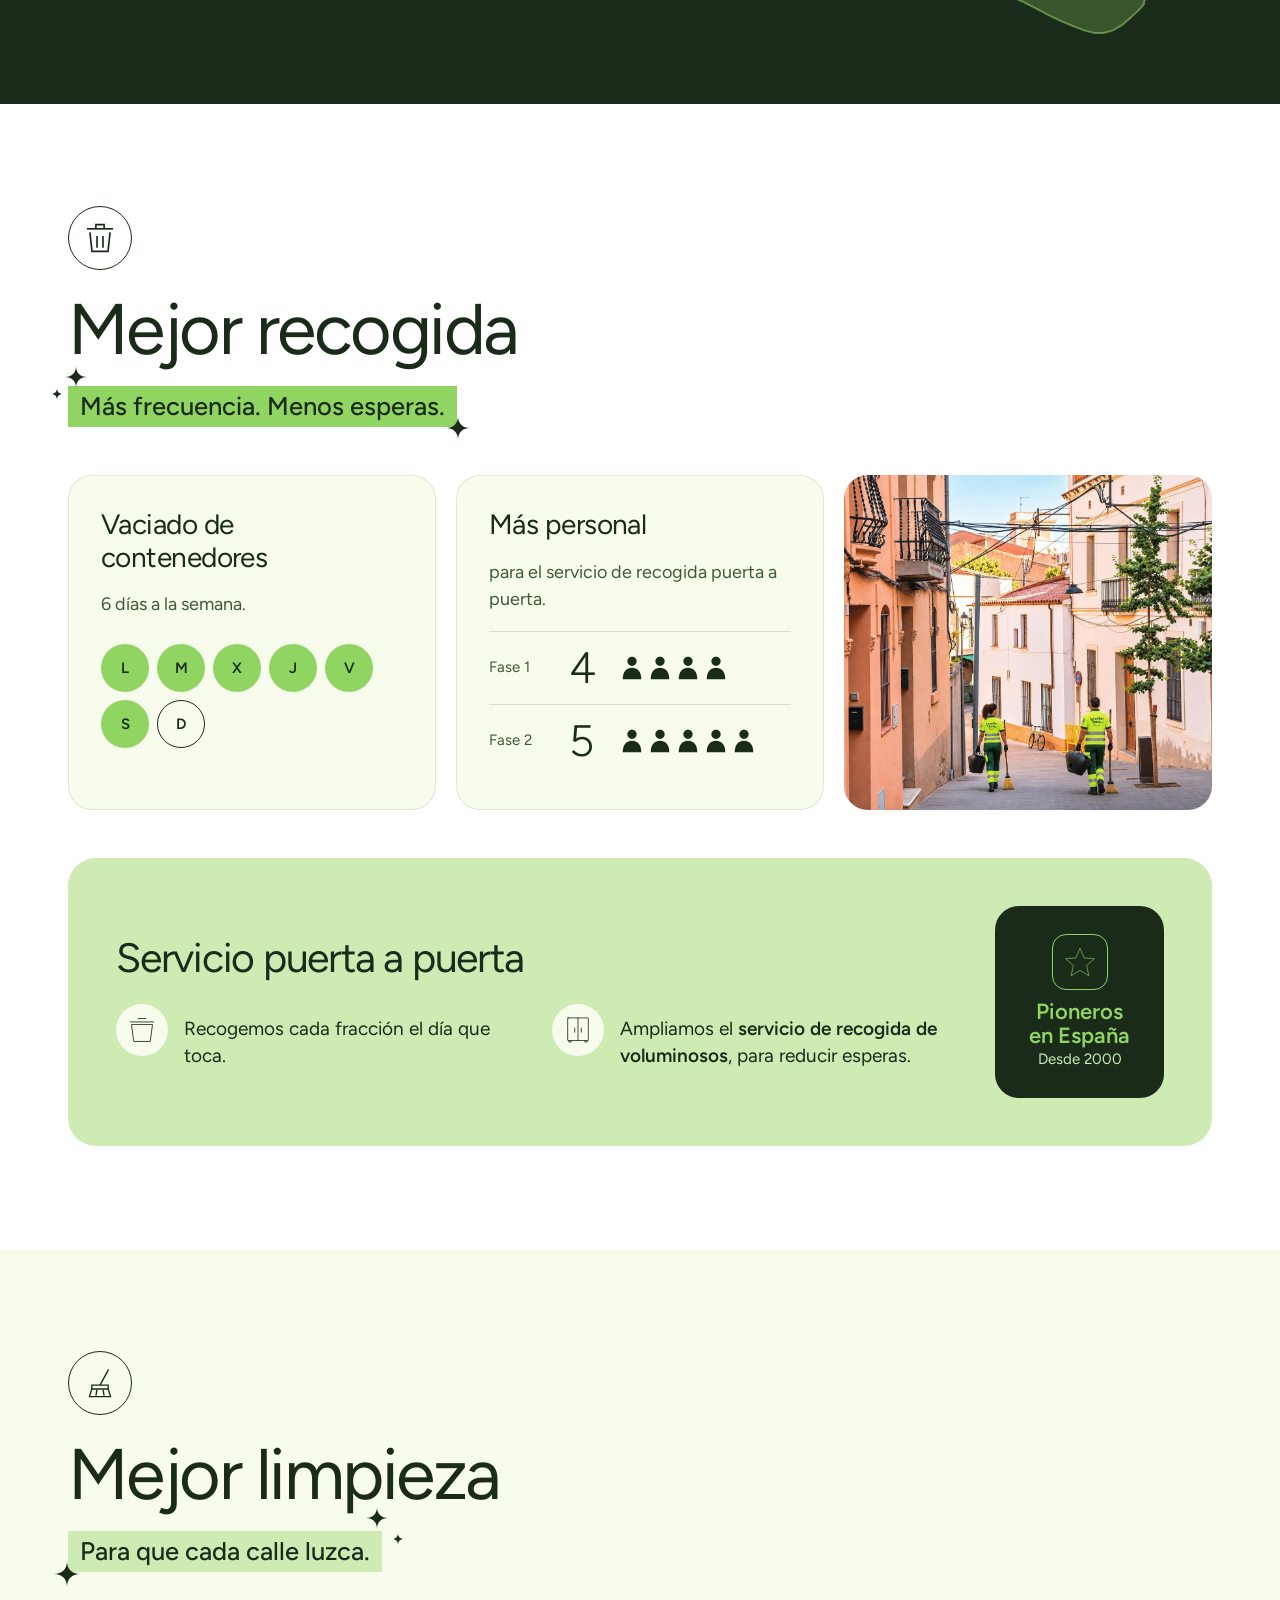
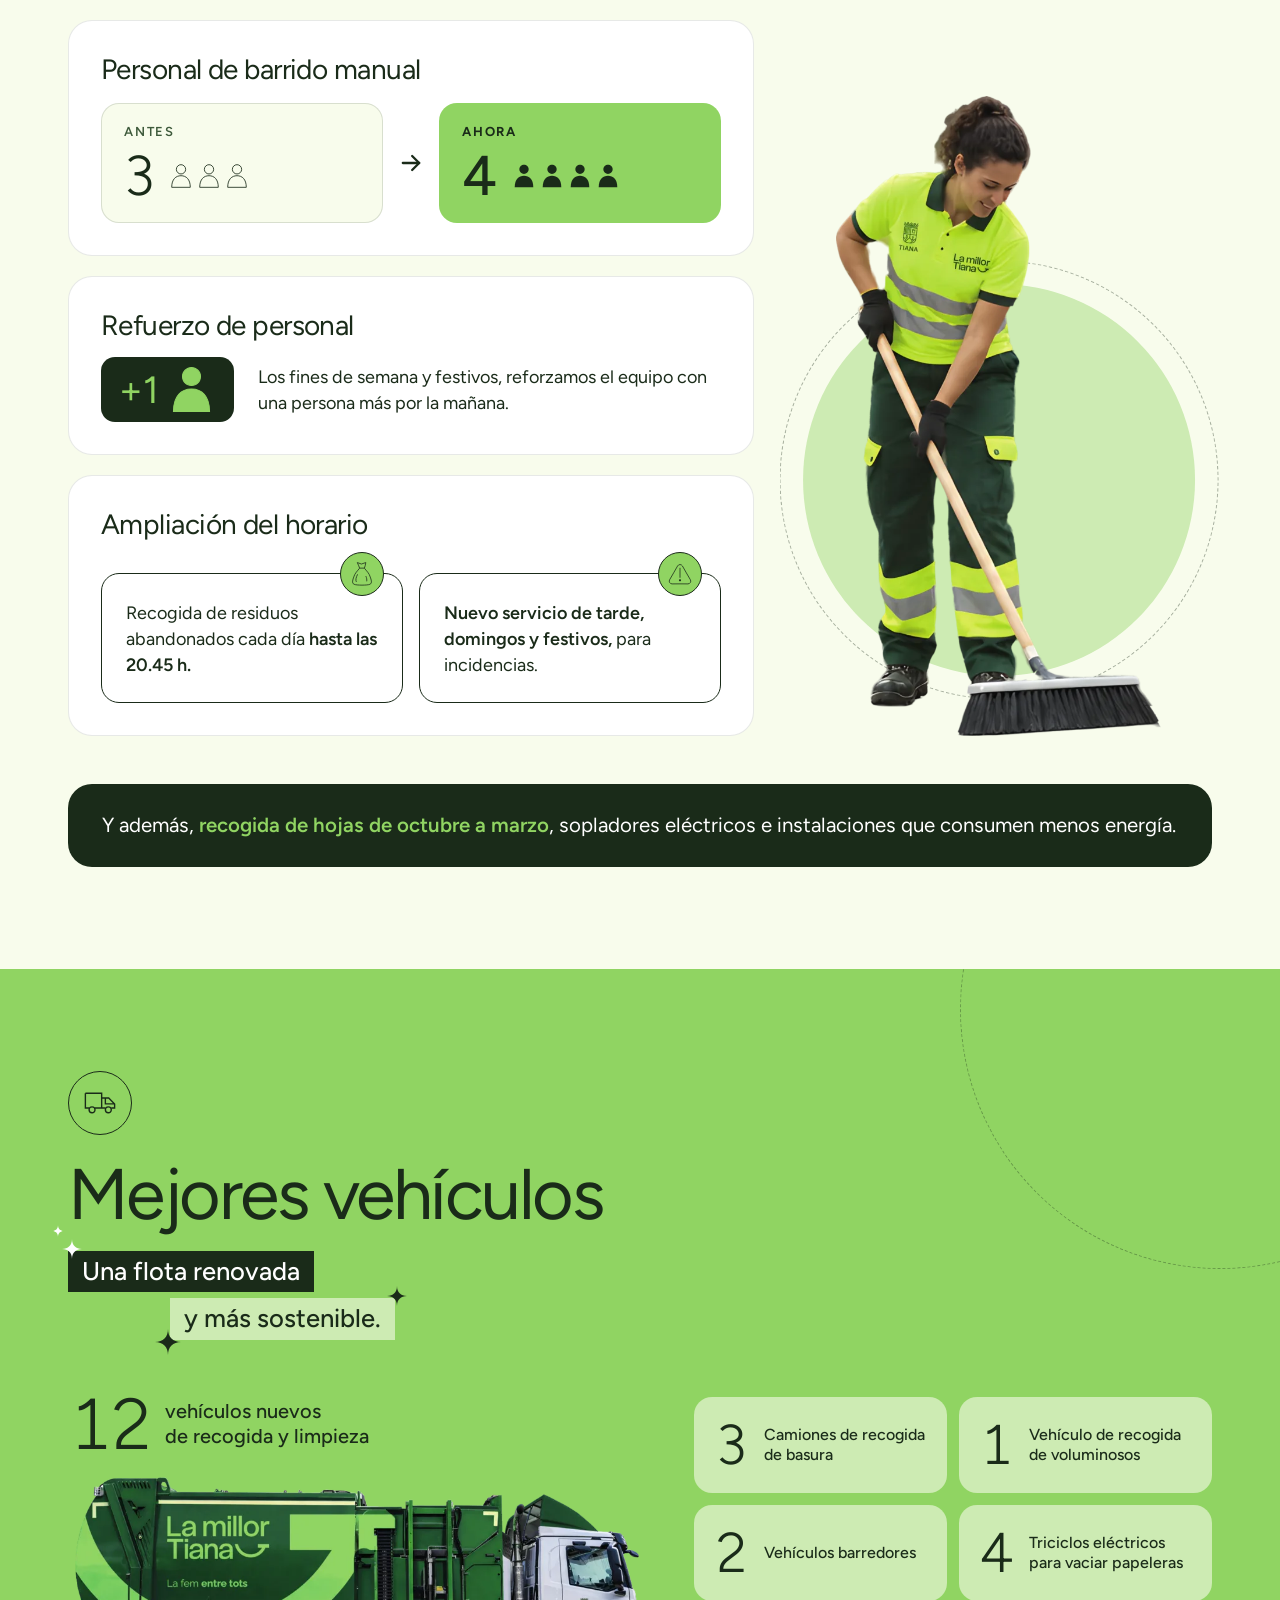
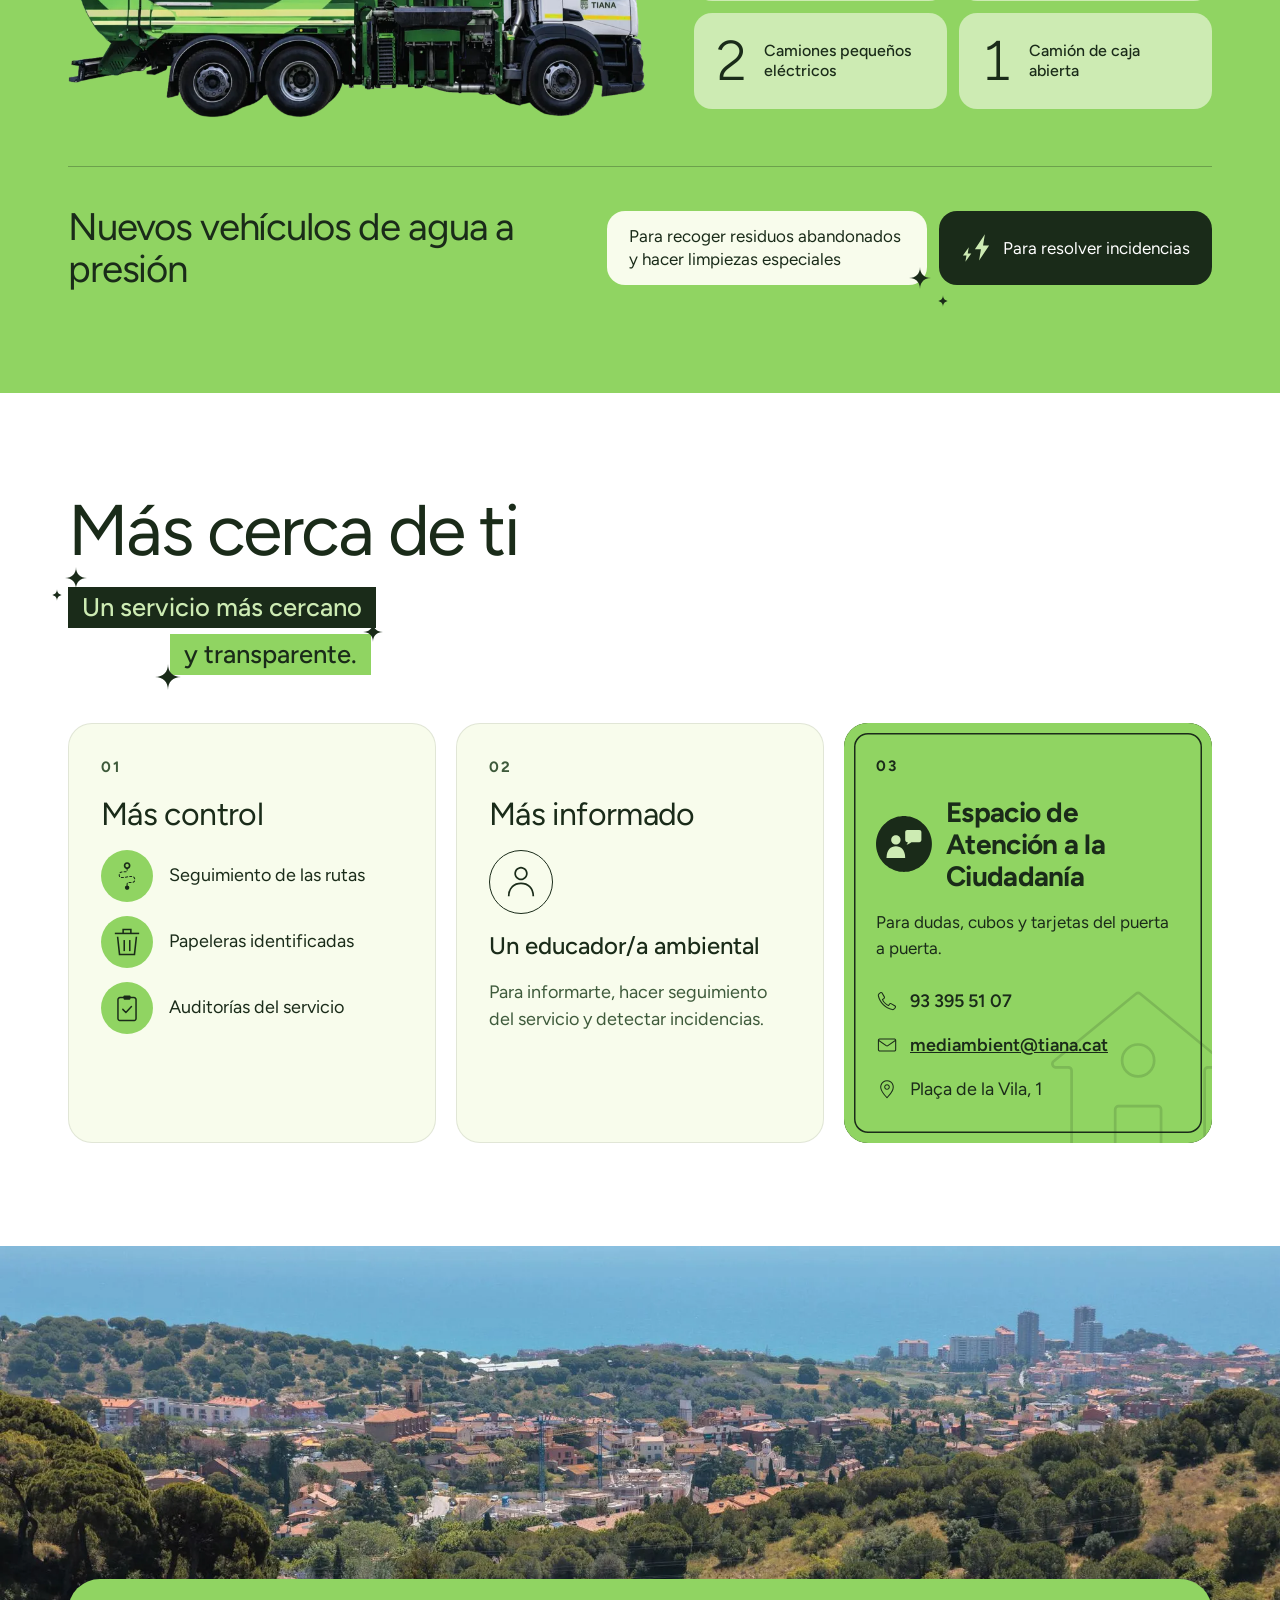
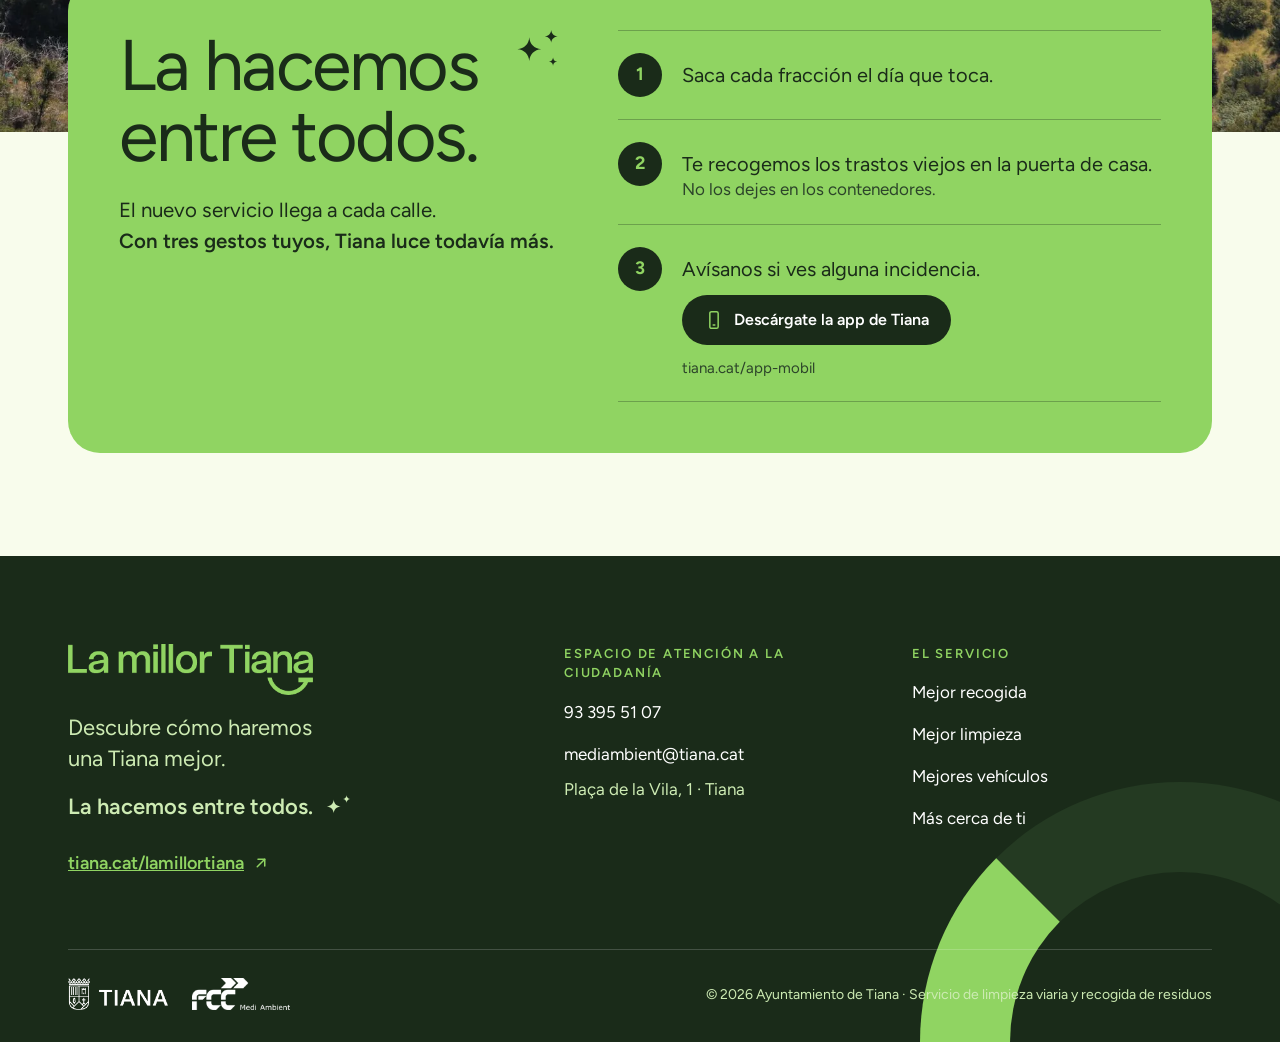
==== commit dc60004b: "feat: v2 hero with photo background and brochure feedback" ====
--- a/es/index.html
+++ b/es/index.html
@@ -89,23 +89,16 @@
 <main id="contingut">
 
 <!-- HERO -->
-<section id="inici" class="hero" data-key="hero" aria-labelledby="hero-title">
-  <div class="ring hero__ring-a" data-r="ring" data-spin aria-hidden="true"></div>
-  <div class="ring hero__ring-b" data-r="ring" data-spin data-d="4" aria-hidden="true"></div>
+<section id="inici" class="hero hero--photo" data-key="hero" aria-labelledby="hero-title">
+  <img class="hero__bg" src="../assets/familia.webp" alt="Una familia pasea por una calle de Tiana" width="1600" height="1067" fetchpriority="high" data-plx>
+  <div class="hero__veil" aria-hidden="true"></div>
+  <img class="hero__tcurve" src="../assets/t-corba-fosc.svg" alt="" aria-hidden="true" width="657" height="471" data-r="right" data-d="4">
   <div class="wrap hero__in">
     <div class="hero__text">
-      <h1 id="hero-title" data-r data-d="3">Nuestro <b>servicio de limpieza</b> <span class="hl" data-hl>evoluciona.</span></h1>
-      <img class="hero__wm" src="../assets/wordmark-verd.png" alt="La millor Tiana" width="786" height="164" data-r data-d="4">
-      <div class="btns" data-r data-d="6">
+      <h1 id="hero-title" data-r data-d="2">Nuestro <b>servicio de limpieza</b> <span class="hl" data-hl>evoluciona.</span></h1>
+      <div class="btns" data-r data-d="5">
         <a class="btn btn--lime" href="#etapa">Descubre qué mejora <svg width="20" height="20" viewBox="0 0 24 24" fill="none" stroke="currentColor" stroke-width="2" stroke-linecap="round" stroke-linejoin="round" aria-hidden="true" focusable="false"><path d="M12 5v14"/><path d="M6 13l6 6 6-6"/></svg></a>
-        <a class="btn btn--ghost" href="#contacte">Contáctanos</a>
-      </div>
-    </div>
-    <div class="hero__media" data-r="right" data-d="2">
-      <img src="../assets/familia.webp" alt="Una familia pasea por una calle de Tiana" width="1600" height="1067" fetchpriority="high" data-plx>
-      <div class="chip" data-r="pop" data-d="8">
-        <span class="chip__icon"><svg data-tw width="18" height="18" viewBox="0 0 24 24" fill="currentColor" aria-hidden="true" focusable="false"><path d="M12 0C12 7.43 16.57 12 24 12C16.57 12 12 16.57 12 24C12 16.57 7.43 12 0 12C7.43 12 12 7.43 12 0Z"/></svg></span>
-        La hacemos entre todos.
+        <a class="btn btn--ghost" href="#entre-tots">Hagámosla entre todos</a>
       </div>
     </div>
   </div>
@@ -259,7 +252,6 @@
                 </span>
               </div>
             </div>
-            <span class="pct" data-r="pop" data-d="8">+33%</span>
           </div>
         </article>
         <article class="card card--white card--hover reinforce" data-r data-d="2">
@@ -309,11 +301,11 @@
       </div>    </div>
     <div class="veh__grid" data-key="vehg">
       <figure class="veh__fig" data-truckfig>
+        <figcaption data-r data-d="8"><span class="veh__big" data-count="13">13</span><span>vehículos nuevos<br>de recogida y limpieza</span></figcaption>
         <div class="veh__truck" data-truck>
           <span class="veh__lines" data-lines aria-hidden="true"><span></span><span></span><span></span></span>
           <img src="../assets/camio.webp" alt="Nuevo camión de recogida con la imagen de La millor Tiana" width="921" height="387" loading="lazy">
         </div>
-        <figcaption data-r data-d="8"><span class="veh__big" data-count="13">13</span><span>vehículos nuevos<br>de recogida y limpieza</span></figcaption>
       </figure>
       <ul class="fleet">
         <li class="card--hover" data-r data-d="2"><span class="fleet__n" data-count="3">3</span><span class="fleet__t">Camiones de recogida de basura</span></li>
@@ -327,7 +319,7 @@
     <div class="water" data-key="veh2">
       <h3 data-r>Nuevos vehículos de agua a presión</h3>
       <div class="water__chips">
-        <span class="wchip" data-r="right" data-d="2">Para recoger residuos abandonados y hacer limpiezas especiales</span>
+        <span class="wchip spark spark--wchip" data-r="right" data-d="2">Para recoger residuos abandonados y hacer limpiezas especiales</span>
         <span class="wchip wchip--dark" data-r="right" data-d="4"><img class="ico" src="../assets/icons/ic-raig.svg" alt="" width="30" height="30">Para resolver incidencias</span>
       </div>
     </div>
@@ -339,11 +331,9 @@
   <div class="wrap stack">
     <div class="sec-head" data-key="aprop">
       <div class="sec-head__main">
-        <p class="eyebrow" data-r>Estamos cerca de ti</p>
         <h2 class="h2" id="aprop-title" data-r data-d="1">Más cerca de ti</h2>
-        <p class="stagger"><span class="on-dark-pale" data-r="left" data-d="2">Un servicio más cercano</span><span class="on-lime" data-r="left" data-d="4">y transparente.</span></p>
-      </div>
-      <p class="sec-head__aside" data-r data-d="3">Más control, más información y un espacio de atención para resolver tus dudas.</p>
+        <p class="stagger"><span class="on-dark-pale spark spark--proper" data-r="left" data-d="2">Un servicio más cercano</span><span class="on-lime spark spark--sost" data-r="left" data-d="4">y transparente.</span></p>
+      </div>
     </div>
     <div class="grid3" data-key="aprog">
       <article class="card card--hover" data-r data-d="1">
@@ -414,6 +404,7 @@
       <div class="ftr__brand" data-r>
         <img src="../assets/wordmark-verd.png" alt="La millor Tiana" width="786" height="164" loading="lazy">
         <p>Descubre cómo haremos<br>una Tiana mejor.</p>
+        <p class="ftr__tots">La hacemos entre todos.<svg data-tw width="30" height="26" viewBox="0 0 56 48" fill="currentColor" aria-hidden="true" focusable="false"><path d="M20 8c.5 7.5 5.5 12.5 13 13-7.5.5-12.5 5.5-13 13-.5-7.5-5.5-12.5-13-13 7.5-.5 12.5-5.5 13-13z"/><path d="M44 0c.3 4 3 6.7 7 7-4 .3-6.7 3-7 7-.3-4-3-6.7-7-7 4-.3 6.7-3 7-7z"/></svg></p>
         <a href="https://tiana.cat/lamillortiana" rel="noopener">tiana.cat/lamillortiana<svg width="18" height="18" viewBox="0 0 24 24" fill="none" stroke="currentColor" stroke-width="2" stroke-linecap="round" stroke-linejoin="round" aria-hidden="true" focusable="false"><path d="M7 17L17 7"/><path d="M8 7h9v9"/></svg></a>
       </div>
       <div class="ftr__col" data-r data-d="2">
--- a/styles.css
+++ b/styles.css
@@ -429,6 +429,27 @@
   .ftr__bottom p { font-size: 13px; }
 }
 
+/* V2 */
+.spark--wchip::before{right:-22px;bottom:-24px;width:40px;height:42px;background-image:url("data:image/svg+xml,%3Csvg xmlns='http://www.w3.org/2000/svg' viewBox='0 0 24 24'%3E%3Cpath fill='%231A2B19' d='M12 0C12 7.43 16.57 12 24 12C16.57 12 12 16.57 12 24C12 16.57 7.43 12 0 12C7.43 12 12 7.43 12 0Z'/%3E%3C/svg%3E"),url("data:image/svg+xml,%3Csvg xmlns='http://www.w3.org/2000/svg' viewBox='0 0 24 24'%3E%3Cpath fill='%231A2B19' d='M12 0C12 7.43 16.57 12 24 12C16.57 12 12 16.57 12 24C12 16.57 7.43 12 0 12C7.43 12 12 7.43 12 0Z'/%3E%3C/svg%3E");background-size:22px 22px,12px 12px;background-position:0 0,28px 28px}
+.spark--wchip::after{display:none}
+.spark--proper::before{left:-17px;top:-20px;width:38px;height:36px;background-image:url("data:image/svg+xml,%3Csvg xmlns='http://www.w3.org/2000/svg' viewBox='0 0 24 24'%3E%3Cpath fill='%231A2B19' d='M12 0C12 7.43 16.57 12 24 12C16.57 12 12 16.57 12 24C12 16.57 7.43 12 0 12C7.43 12 12 7.43 12 0Z'/%3E%3C/svg%3E"),url("data:image/svg+xml,%3Csvg xmlns='http://www.w3.org/2000/svg' viewBox='0 0 24 24'%3E%3Cpath fill='%231A2B19' d='M12 0C12 7.43 16.57 12 24 12C16.57 12 12 16.57 12 24C12 16.57 7.43 12 0 12C7.43 12 12 7.43 12 0Z'/%3E%3C/svg%3E");background-size:22px 22px,12px 12px;background-position:14px 0,0 22px}
+.spark--proper::after{display:none}
+.hero--photo { clip-path: none; overflow: hidden; min-height: min(92vh, 820px); display: flex; align-items: flex-end; }
+.hero__bg { position: absolute; inset: 0; width: 100%; height: 100%; max-width: none; object-fit: cover; }
+.hero__veil { position: absolute; inset: 0; background: linear-gradient(90deg, rgba(26,43,25,.86) 0%, rgba(26,43,25,.6) 42%, rgba(26,43,25,0) 72%), linear-gradient(0deg, rgba(26,43,25,.55) 0%, rgba(26,43,25,0) 45%); }
+.hero__tcurve { position: absolute; right: 0; bottom: -1px; width: min(48vw, 660px); height: auto; pointer-events: none; }
+.hero--photo .hero__in { width: 100%; padding-top: 180px; padding-bottom: 128px; }
+.hero--photo .hero__text { flex: 1 1 auto; max-width: 780px; gap: 36px; }
+.hero--photo .btn--ghost { border-color: rgba(255,255,255,.7); background: rgba(26,43,25,.25); }
+.veh__fig figcaption { align-items: center; }
+.ftr__tots { display: inline-flex; align-items: center; gap: 10px; font-size: clamp(22px, 2.2vw, 26px); font-weight: 600; line-height: 1.2; color: var(--lime); }
+@media (max-width: 640px) {
+  .hero--photo { min-height: 640px; }
+  .hero__veil { background: linear-gradient(0deg, rgba(26,43,25,.92) 0%, rgba(26,43,25,.6) 55%, rgba(26,43,25,.2) 100%); }
+  .hero__tcurve { width: 52vw; }
+  .hero--photo .hero__in { padding-top: 120px; padding-bottom: 150px; }
+}
+
 /* ---------- Animacions ---------- */
 .anim [data-key] [data-r] {
   opacity: 0; transform: translateY(40px);
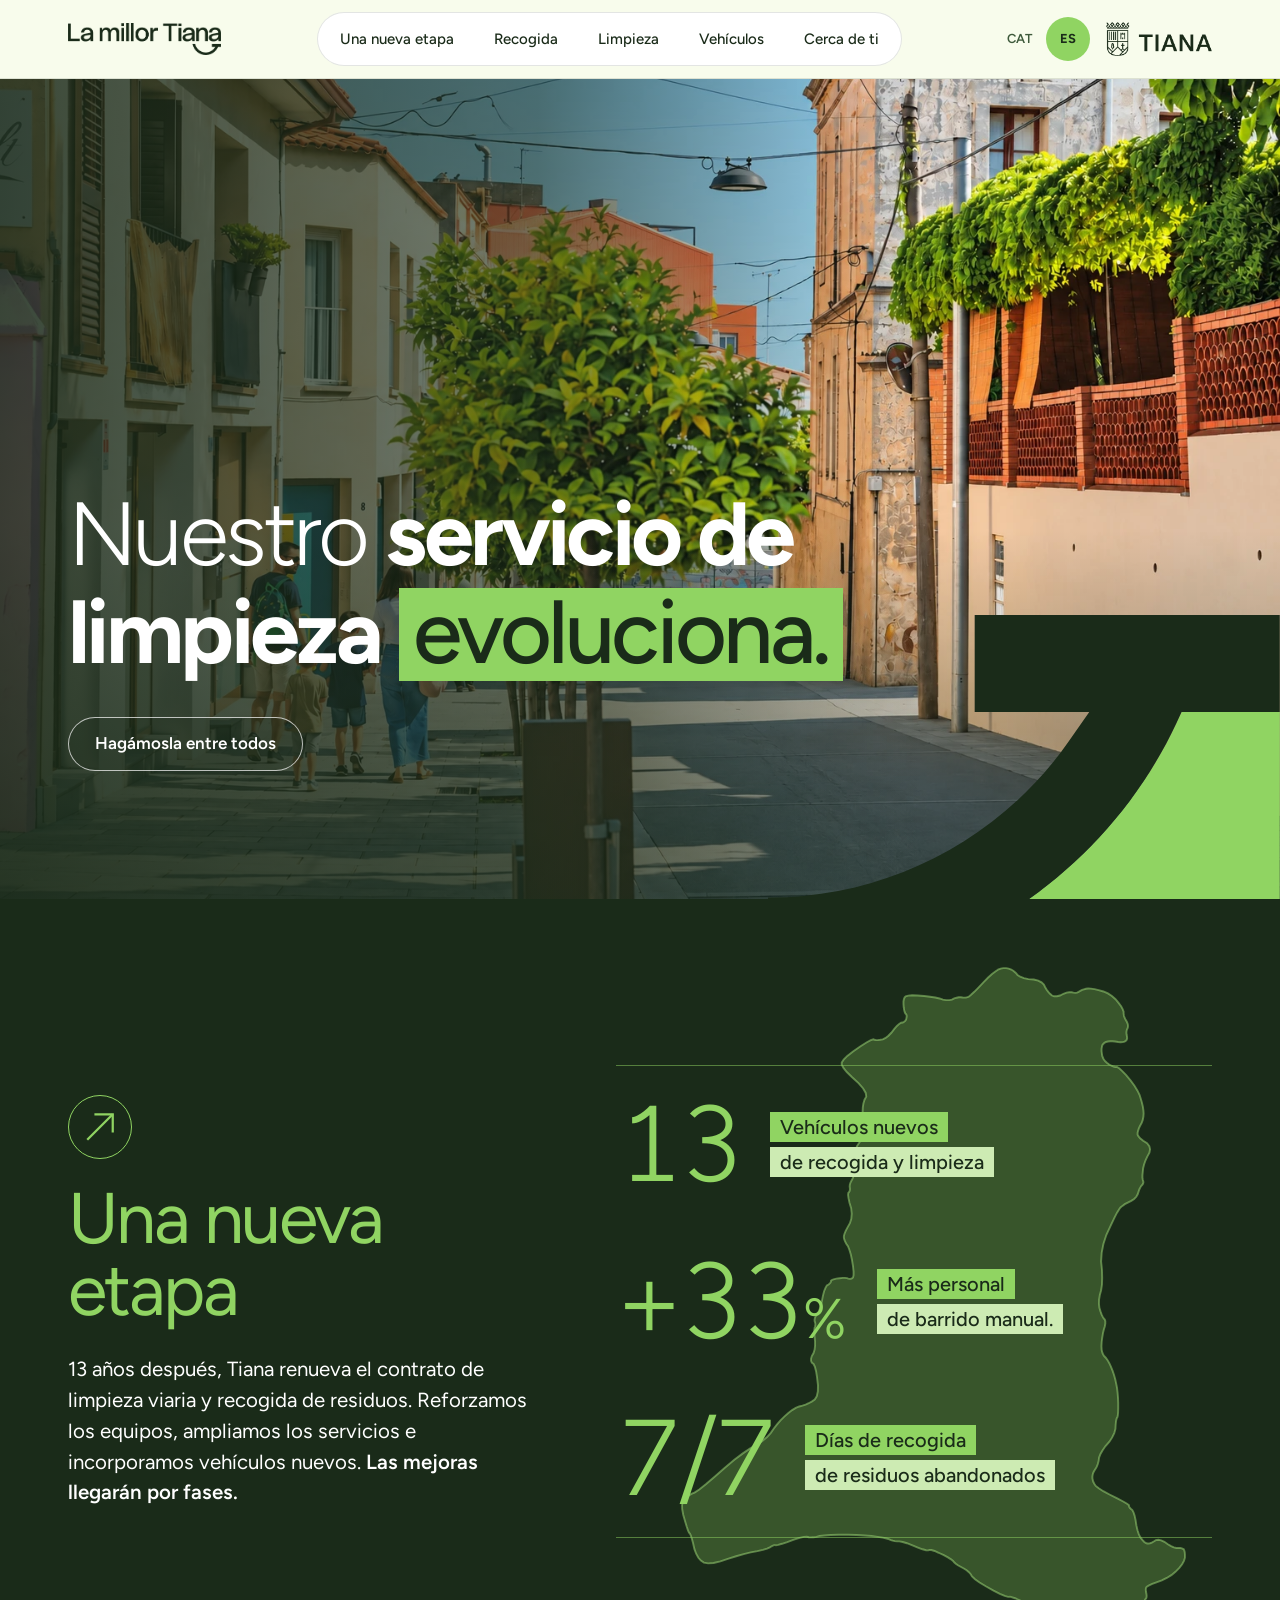
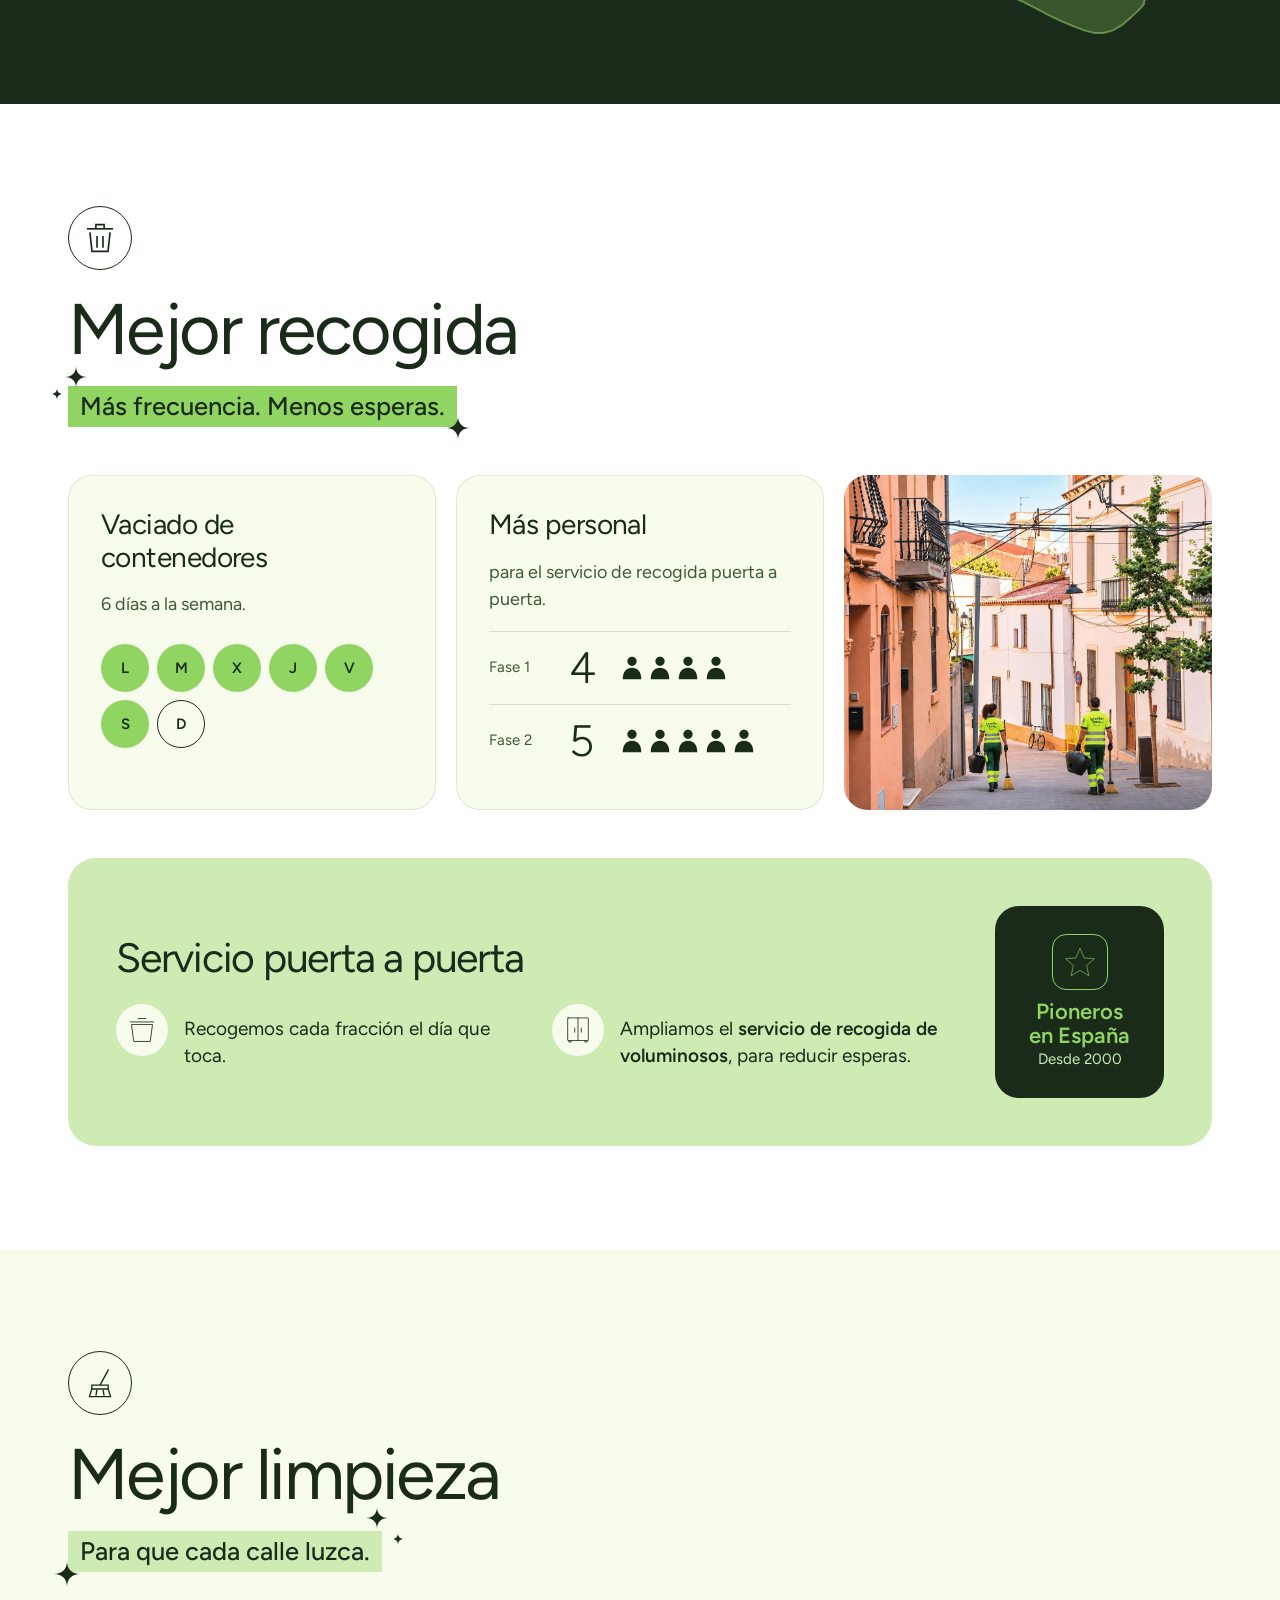
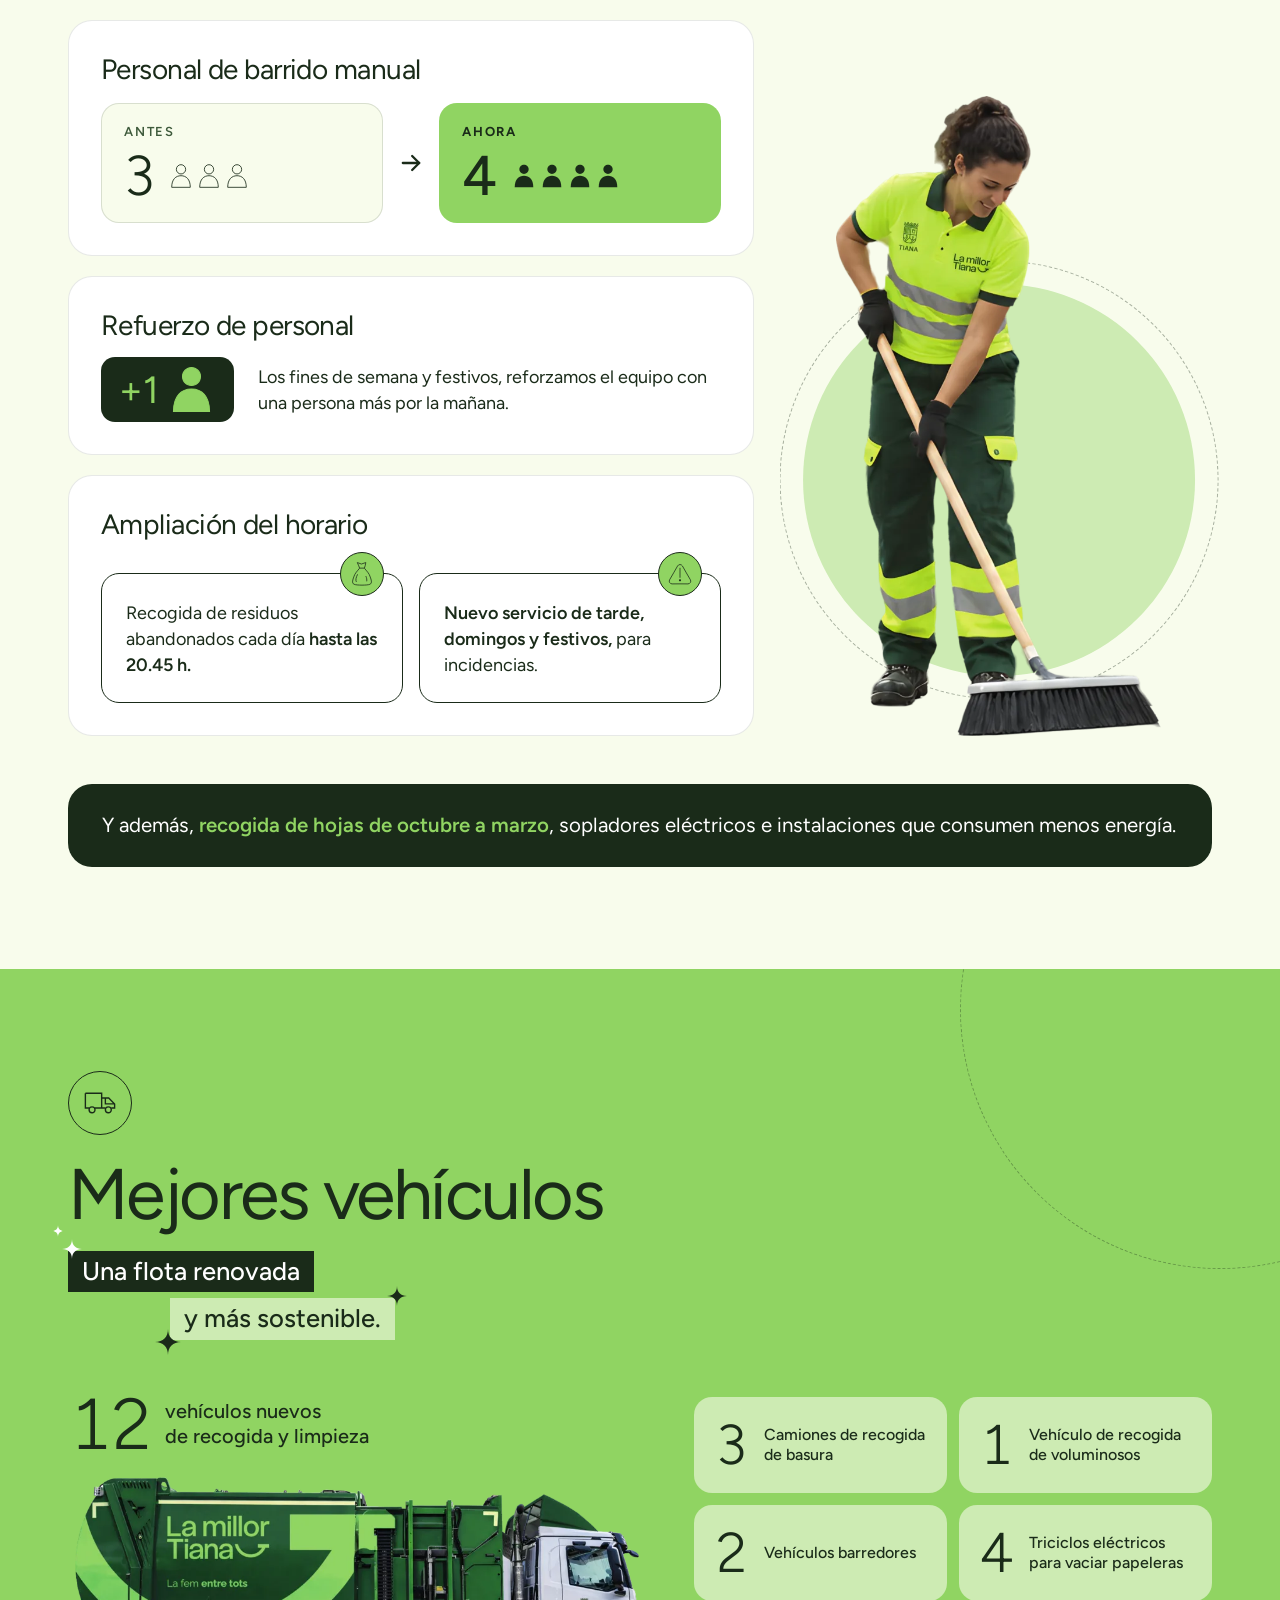
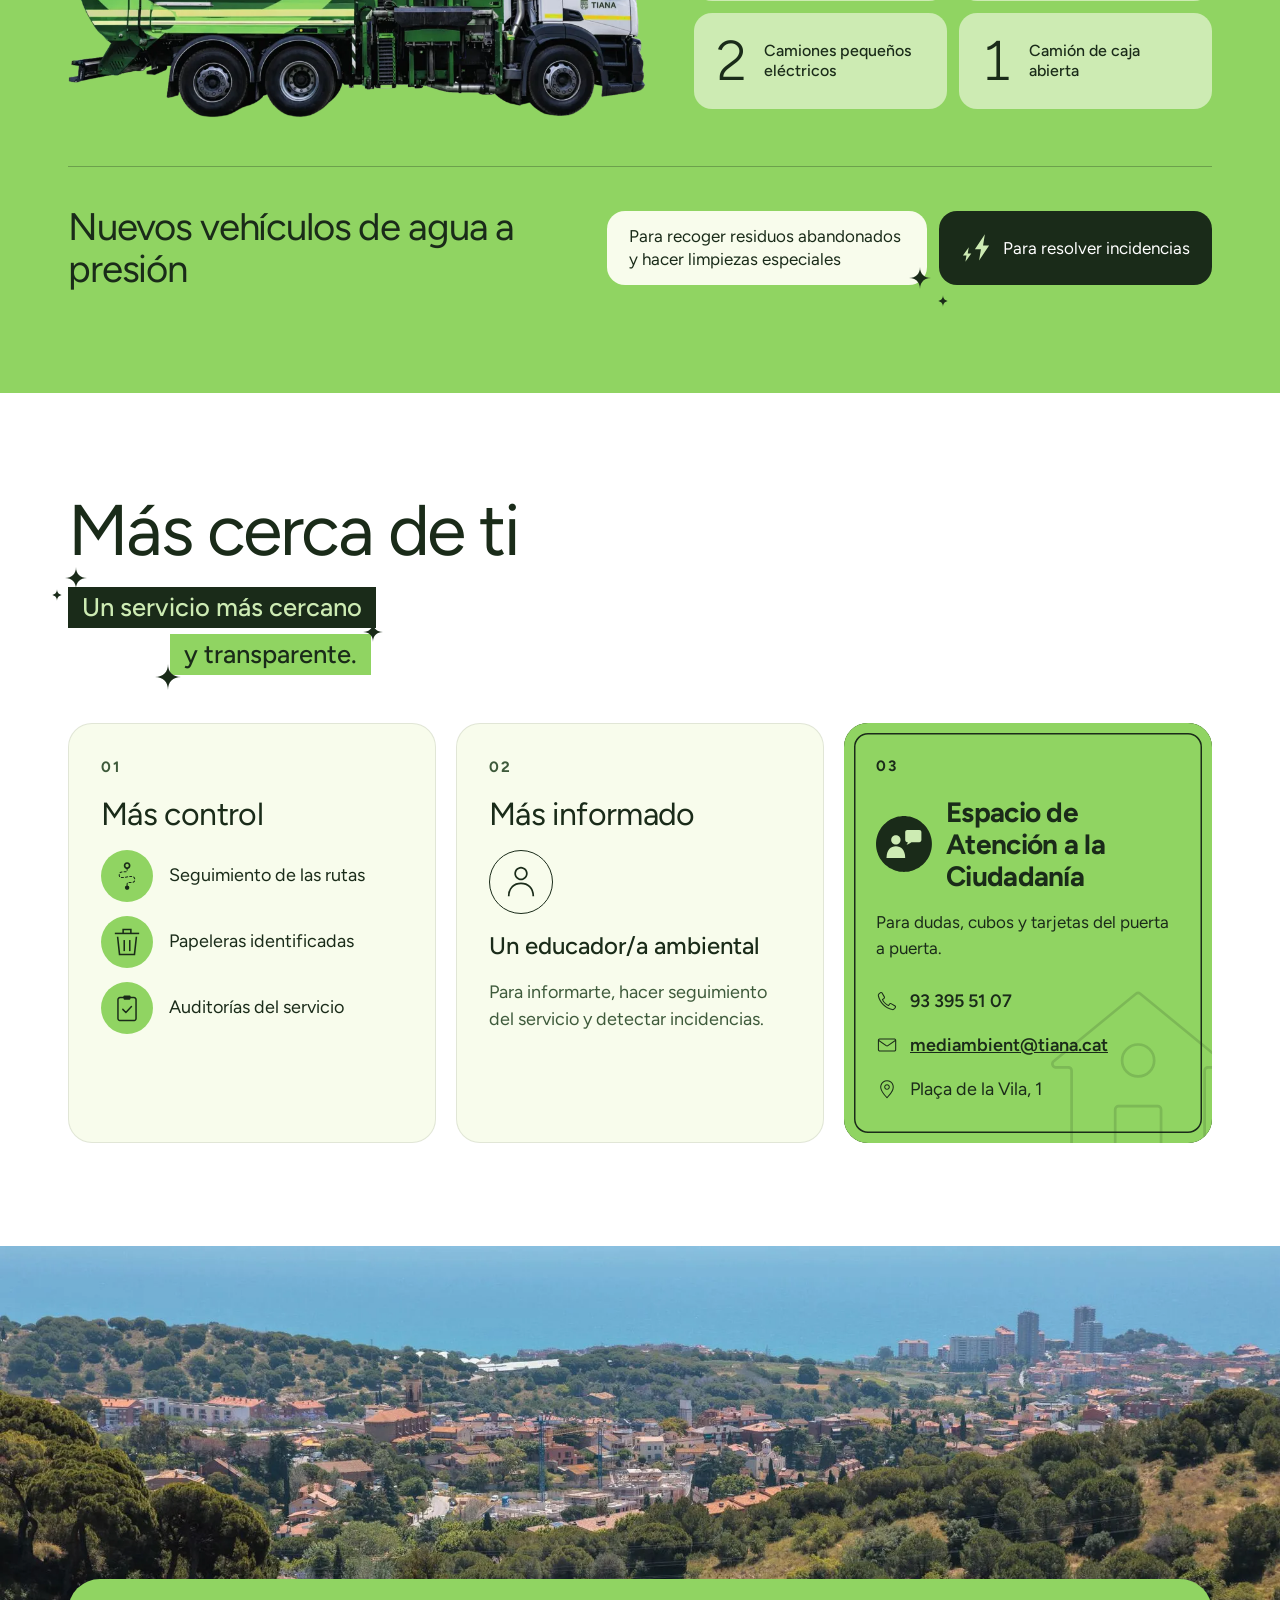
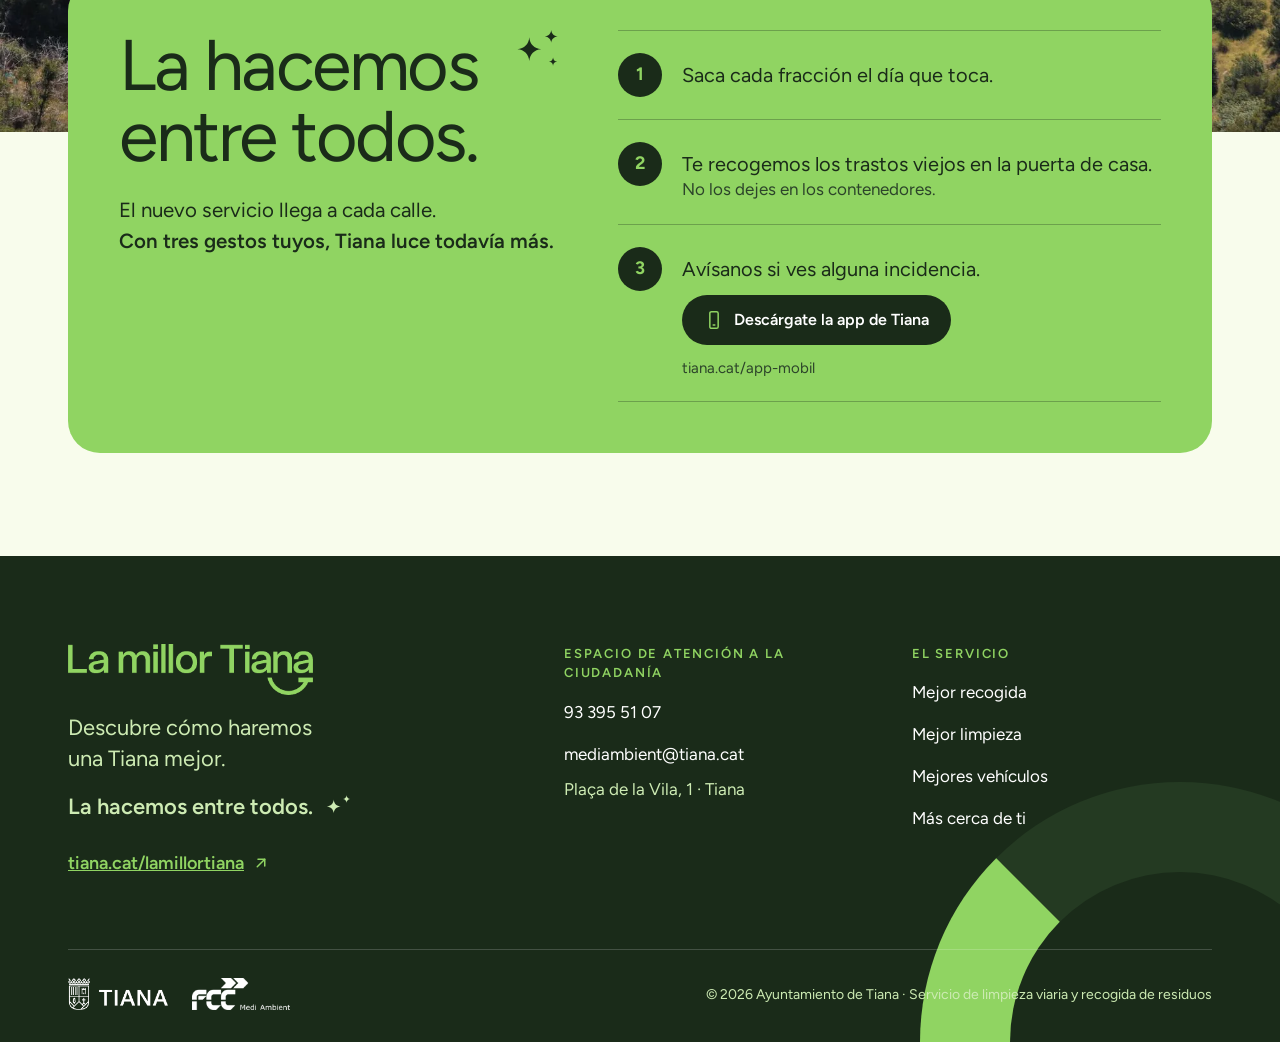
==== commit 7e87977e: "feat: apply artifact hero edits to v1 and v2" ====
--- a/es/index.html
+++ b/es/index.html
@@ -90,14 +90,13 @@
 
 <!-- HERO -->
 <section id="inici" class="hero hero--photo" data-key="hero" aria-labelledby="hero-title">
-  <img class="hero__bg" src="../assets/familia.webp" alt="Una familia pasea por una calle de Tiana" width="1600" height="1067" fetchpriority="high" data-plx>
+  <img class="hero__bg" src="../assets/hero-familia.webp" alt="Una familia pasea por una calle de Tiana" width="1600" height="1067" fetchpriority="high" data-plx>
   <div class="hero__veil" aria-hidden="true"></div>
-  <img class="hero__tcurve" src="../assets/t-corba-fosc.svg" alt="" aria-hidden="true" width="657" height="471" data-r="right" data-d="4">
+  <img class="hero__tcurve" src="../assets/t-corba-portada-v2.svg" alt="" aria-hidden="true" width="657" height="471" data-r="up" data-d="4">
   <div class="wrap hero__in">
     <div class="hero__text">
       <h1 id="hero-title" data-r data-d="2">Nuestro <b>servicio de limpieza</b> <span class="hl" data-hl>evoluciona.</span></h1>
       <div class="btns" data-r data-d="5">
-        <a class="btn btn--lime" href="#etapa">Descubre qué mejora <svg width="20" height="20" viewBox="0 0 24 24" fill="none" stroke="currentColor" stroke-width="2" stroke-linecap="round" stroke-linejoin="round" aria-hidden="true" focusable="false"><path d="M12 5v14"/><path d="M6 13l6 6 6-6"/></svg></a>
         <a class="btn btn--ghost" href="#entre-tots">Hagámosla entre todos</a>
       </div>
     </div>
--- a/styles.css
+++ b/styles.css
@@ -437,7 +437,7 @@
 .hero--photo { clip-path: none; overflow: hidden; min-height: min(92vh, 820px); display: flex; align-items: flex-end; }
 .hero__bg { position: absolute; inset: 0; width: 100%; height: 100%; max-width: none; object-fit: cover; }
 .hero__veil { position: absolute; inset: 0; background: linear-gradient(90deg, rgba(26,43,25,.86) 0%, rgba(26,43,25,.6) 42%, rgba(26,43,25,0) 72%), linear-gradient(0deg, rgba(26,43,25,.55) 0%, rgba(26,43,25,0) 45%); }
-.hero__tcurve { position: absolute; right: 0; bottom: -1px; width: min(48vw, 660px); height: auto; pointer-events: none; }
+.hero__tcurve { position: absolute; right: 0; bottom: calc(min(40vw, 560px) * -0.163); width: min(40vw, 560px); height: auto; pointer-events: none; }
 .hero--photo .hero__in { width: 100%; padding-top: 180px; padding-bottom: 128px; }
 .hero--photo .hero__text { flex: 1 1 auto; max-width: 780px; gap: 36px; }
 .hero--photo .btn--ghost { border-color: rgba(255,255,255,.7); background: rgba(26,43,25,.25); }
@@ -446,7 +446,7 @@
 @media (max-width: 640px) {
   .hero--photo { min-height: 640px; }
   .hero__veil { background: linear-gradient(0deg, rgba(26,43,25,.92) 0%, rgba(26,43,25,.6) 55%, rgba(26,43,25,.2) 100%); }
-  .hero__tcurve { width: 52vw; }
+  .hero__tcurve { width: 56vw; bottom: calc(56vw * -0.163); }
   .hero--photo .hero__in { padding-top: 120px; padding-bottom: 150px; }
 }
 
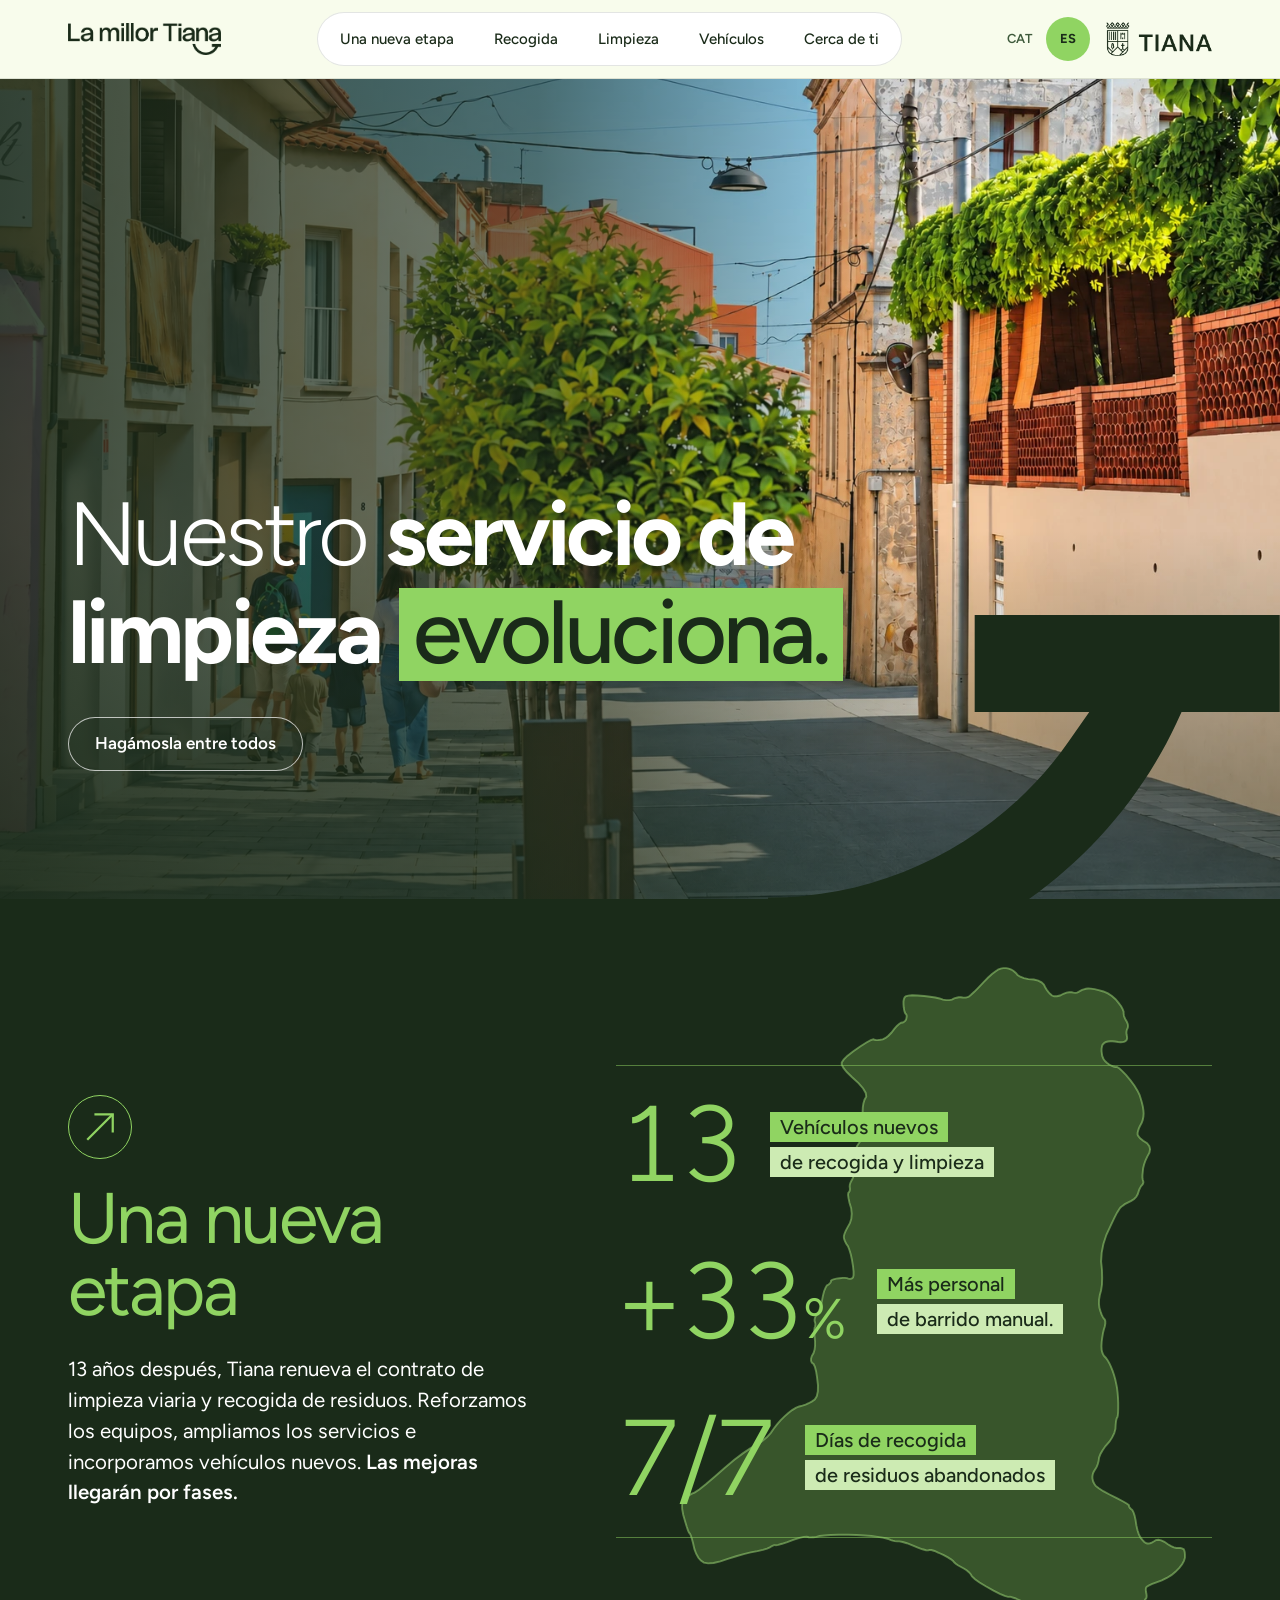
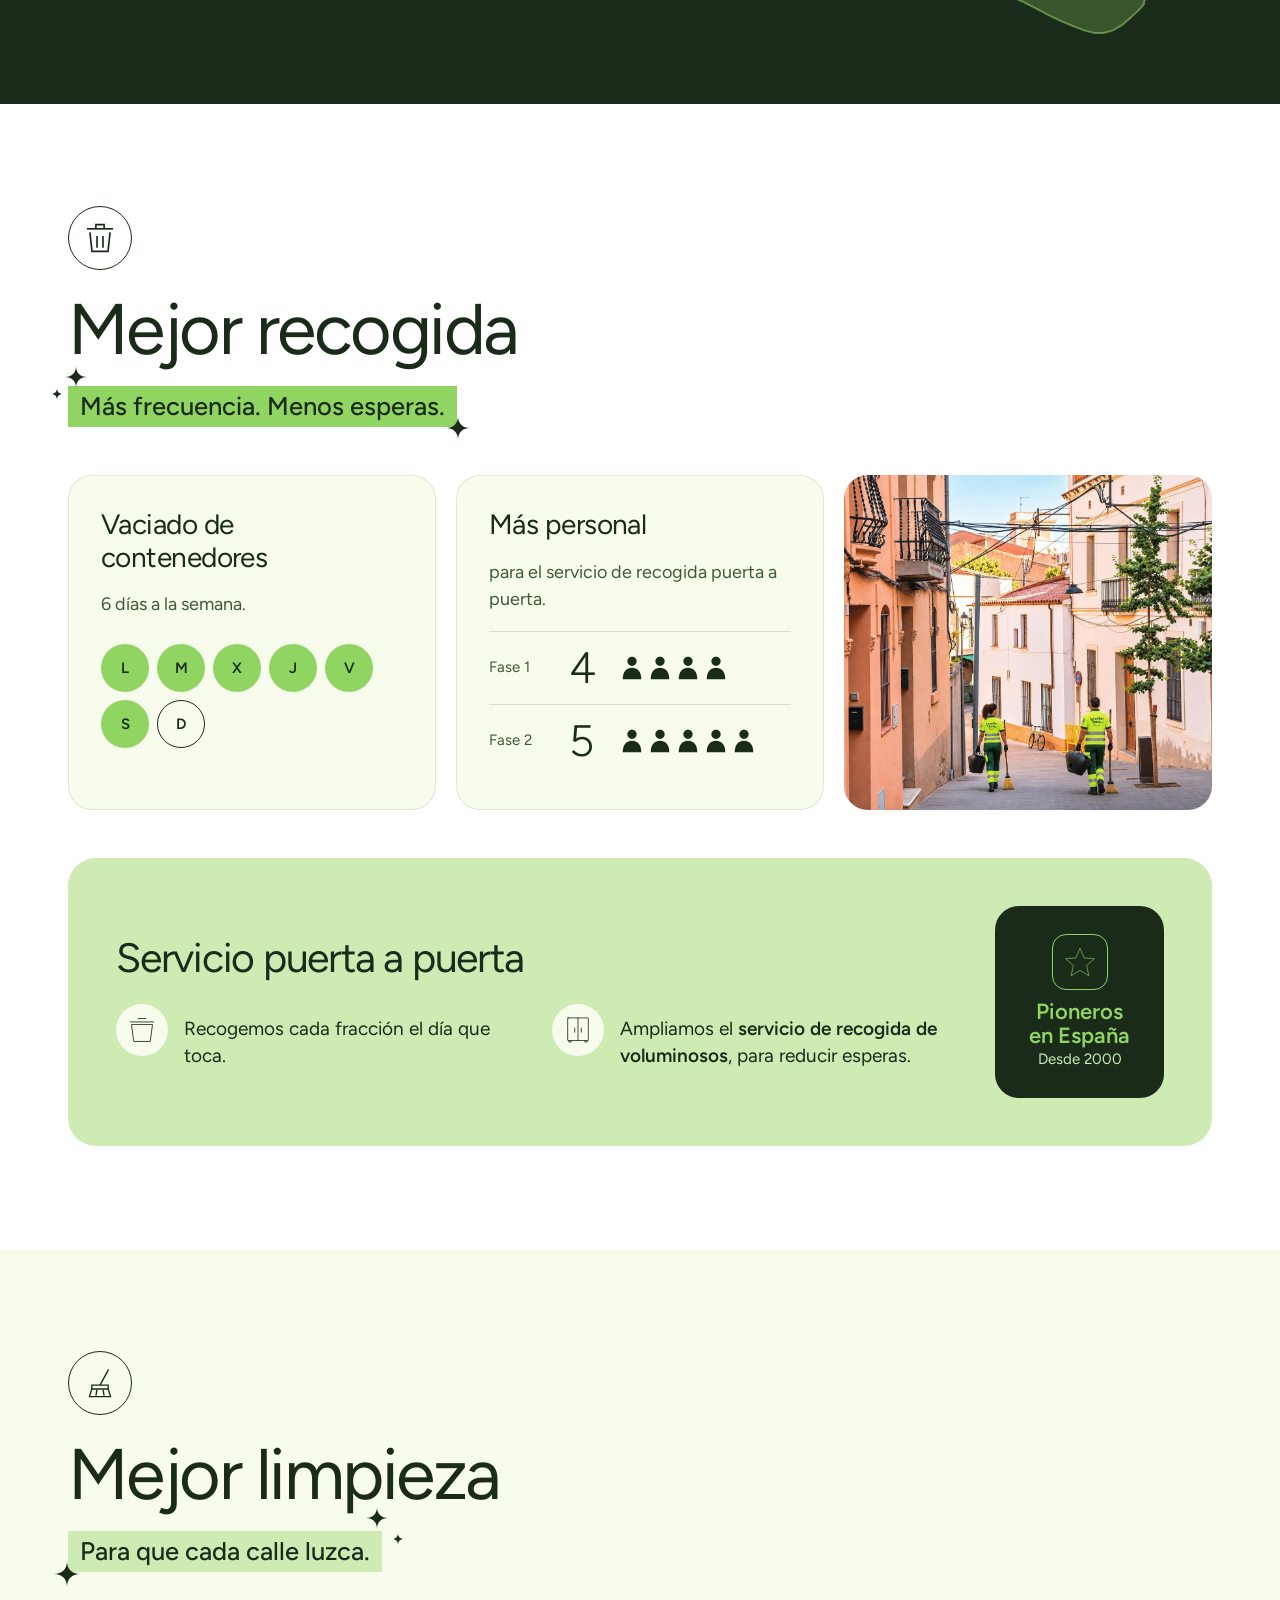
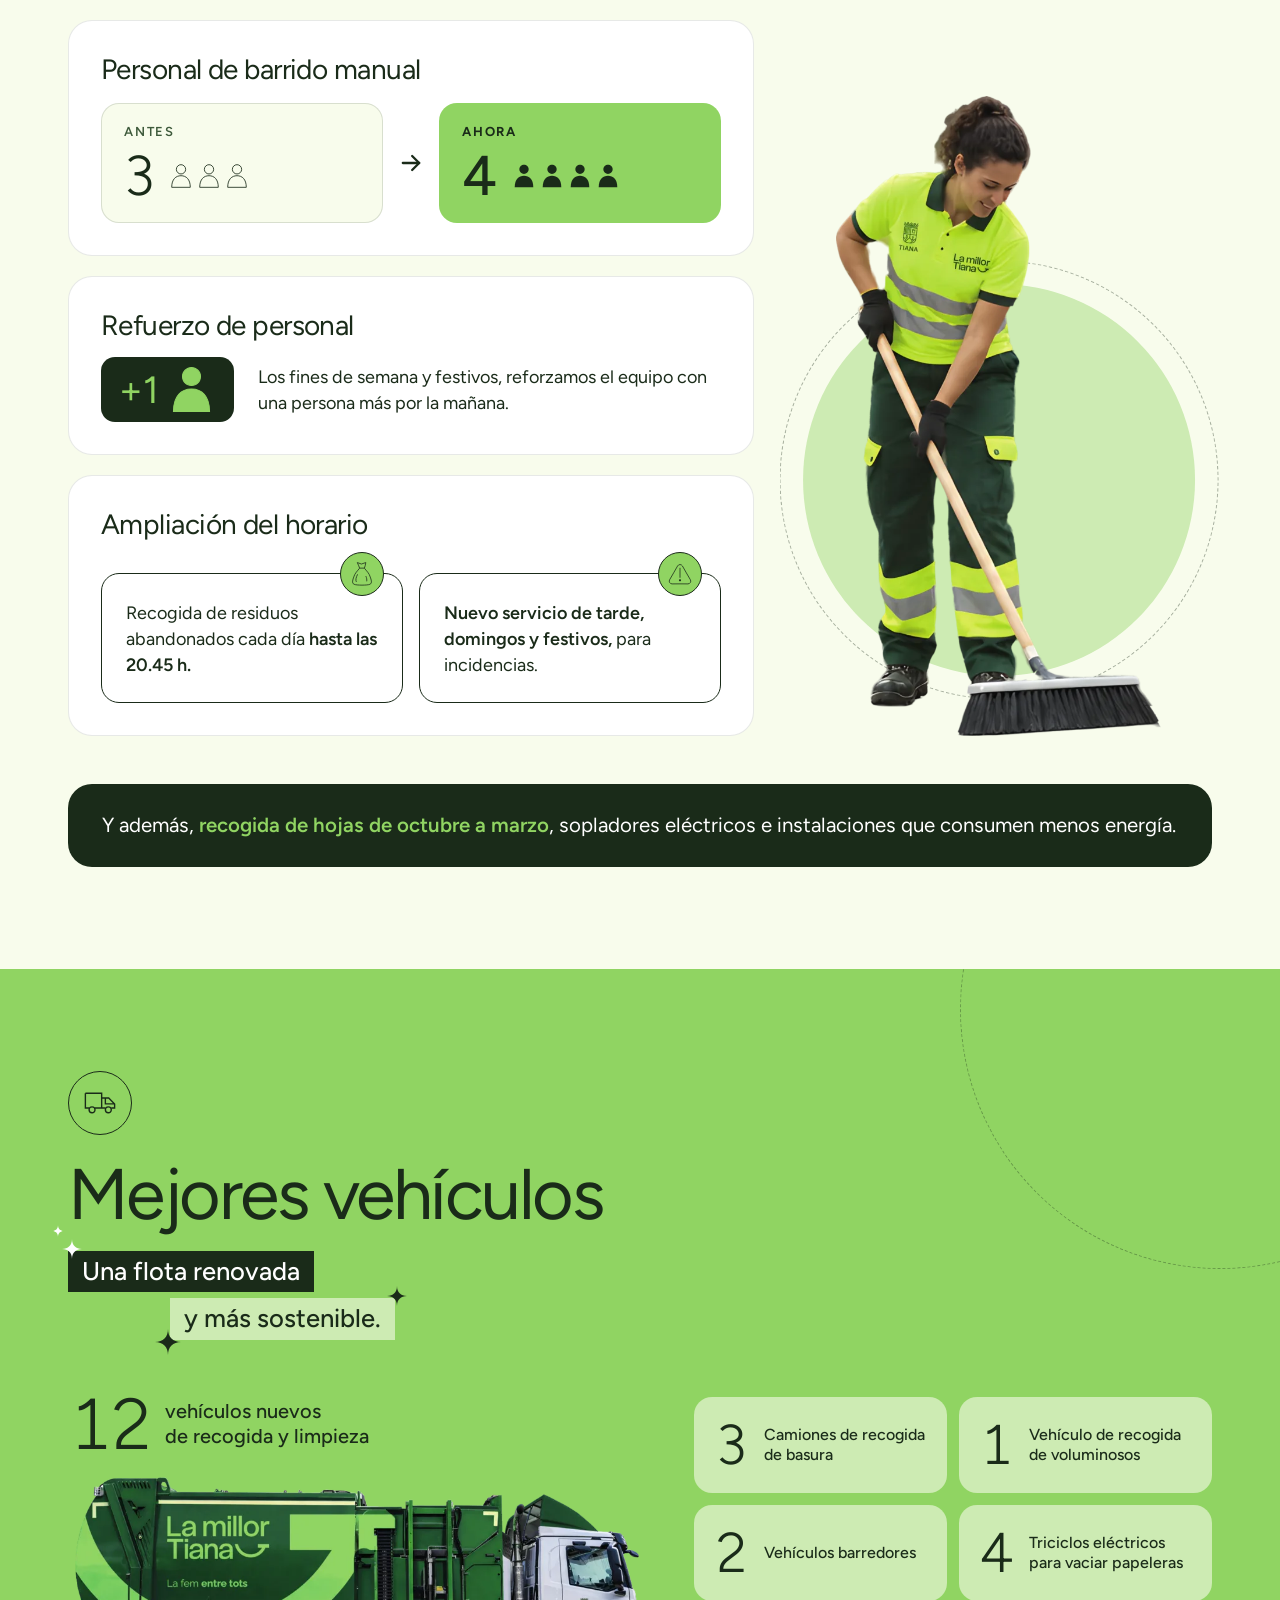
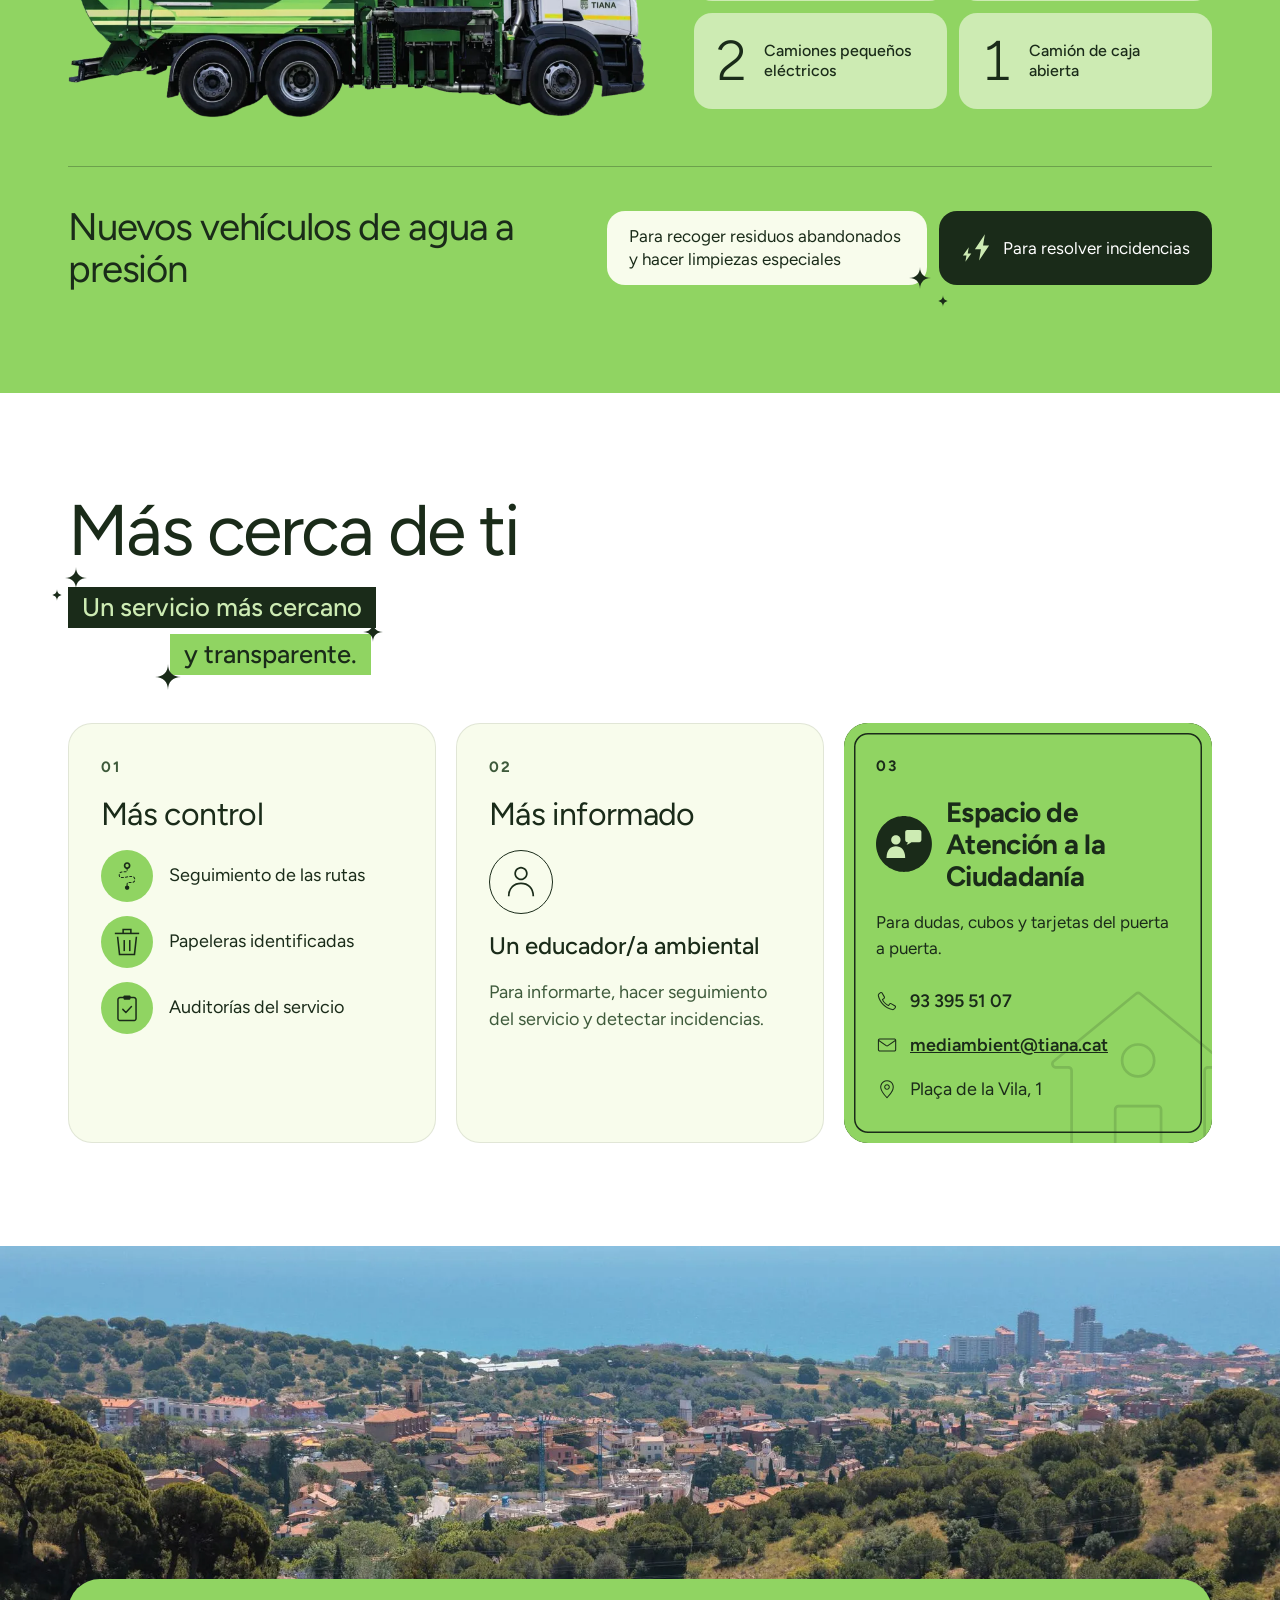
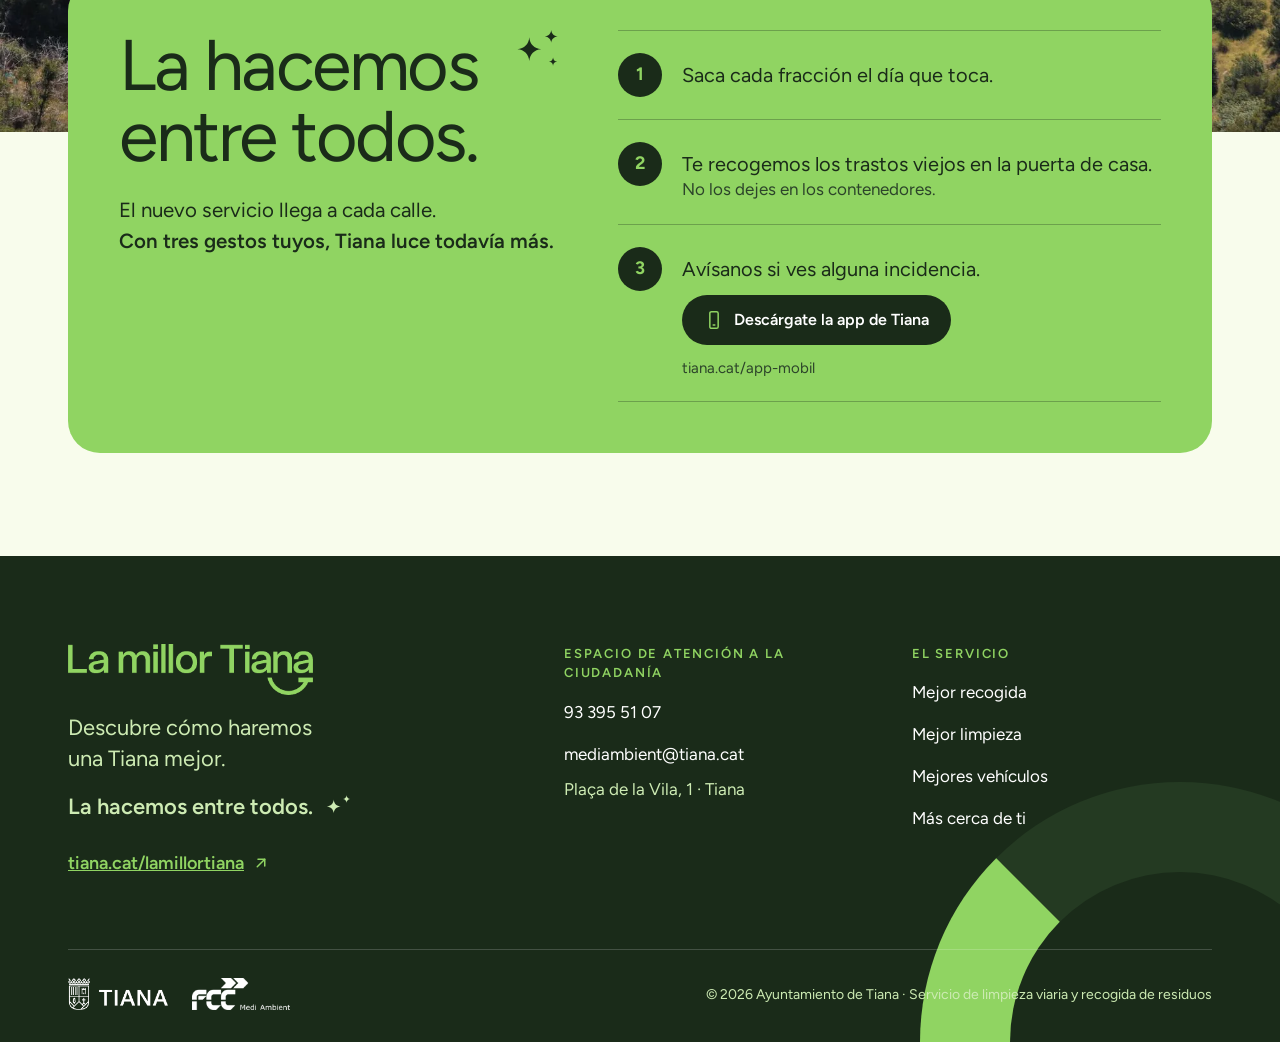
==== commit 8171deaa: "fix: livelier star twinkle and photo visible under the hero T curve" ====
--- a/es/index.html
+++ b/es/index.html
@@ -92,7 +92,7 @@
 <section id="inici" class="hero hero--photo" data-key="hero" aria-labelledby="hero-title">
   <img class="hero__bg" src="../assets/hero-familia.webp" alt="Una familia pasea por una calle de Tiana" width="1600" height="1067" fetchpriority="high" data-plx>
   <div class="hero__veil" aria-hidden="true"></div>
-  <img class="hero__tcurve" src="../assets/t-corba-portada-v2.svg" alt="" aria-hidden="true" width="657" height="471" data-r="up" data-d="4">
+  <img class="hero__tcurve" src="../assets/t-corba-portada.svg" alt="" aria-hidden="true" width="657" height="471" data-r="up" data-d="4">
   <div class="wrap hero__in">
     <div class="hero__text">
       <h1 id="hero-title" data-r data-d="2">Nuestro <b>servicio de limpieza</b> <span class="hl" data-hl>evoluciona.</span></h1>
--- a/styles.css
+++ b/styles.css
@@ -237,8 +237,8 @@
 
 /* ---------- Estrelles dels subtítols (com al fullet) ---------- */
 .spark{position:relative}
-.spark::before,.spark::after{content:"";position:absolute;pointer-events:none;background-repeat:no-repeat;animation:tw 3.2s ease-in-out infinite}
-.spark::after{animation-delay:1.4s}
+.spark::before,.spark::after{content:"";position:absolute;pointer-events:none;background-repeat:no-repeat;animation:tw 2.4s ease-in-out infinite}
+.spark::after{animation-delay:-1.2s}
 .spark--rec::before{left:-17px;top:-20px;width:38px;height:36px;background-image:url("data:image/svg+xml,%3Csvg xmlns='http://www.w3.org/2000/svg' viewBox='0 0 24 24'%3E%3Cpath fill='%231A2B19' d='M12 0C12 7.43 16.57 12 24 12C16.57 12 12 16.57 12 24C12 16.57 7.43 12 0 12C7.43 12 12 7.43 12 0Z'/%3E%3C/svg%3E"),url("data:image/svg+xml,%3Csvg xmlns='http://www.w3.org/2000/svg' viewBox='0 0 24 24'%3E%3Cpath fill='%231A2B19' d='M12 0C12 7.43 16.57 12 24 12C16.57 12 12 16.57 12 24C12 16.57 7.43 12 0 12C7.43 12 12 7.43 12 0Z'/%3E%3C/svg%3E");background-size:22px 22px,12px 12px;background-position:14px 0,0 22px}
 .spark--rec::after{right:-13px;bottom:-13px;width:24px;height:24px;background-image:url("data:image/svg+xml,%3Csvg xmlns='http://www.w3.org/2000/svg' viewBox='0 0 24 24'%3E%3Cpath fill='%231A2B19' d='M12 0C12 7.43 16.57 12 24 12C16.57 12 12 16.57 12 24C12 16.57 7.43 12 0 12C7.43 12 12 7.43 12 0Z'/%3E%3C/svg%3E");background-size:24px 24px}
 .spark--net::before{right:-22px;top:-24px;width:40px;height:44px;background-image:url("data:image/svg+xml,%3Csvg xmlns='http://www.w3.org/2000/svg' viewBox='0 0 24 24'%3E%3Cpath fill='%231A2B19' d='M12 0C12 7.43 16.57 12 24 12C16.57 12 12 16.57 12 24C12 16.57 7.43 12 0 12C7.43 12 12 7.43 12 0Z'/%3E%3C/svg%3E"),url("data:image/svg+xml,%3Csvg xmlns='http://www.w3.org/2000/svg' viewBox='0 0 24 24'%3E%3Cpath fill='%231A2B19' d='M12 0C12 7.43 16.57 12 24 12C16.57 12 12 16.57 12 24C12 16.57 7.43 12 0 12C7.43 12 12 7.43 12 0Z'/%3E%3C/svg%3E");background-size:22px 22px,12px 12px;background-position:2px 0,28px 26px}
@@ -511,8 +511,8 @@
   @keyframes plx { from { object-position: 50% 10%; } to { object-position: 50% 90%; } }
 }
 
-[data-tw] { animation: tw 3s ease-in-out infinite; }
-@keyframes tw { 0%, 100% { transform: scale(1) rotate(0); } 50% { transform: scale(.72) rotate(35deg); } }
+[data-tw] { animation: tw 2.4s ease-in-out infinite; }
+@keyframes tw { 0%, 100% { transform: scale(1) rotate(0); } 50% { transform: scale(.55) rotate(45deg); } }
 [data-spin] { animation: spin 24s linear infinite; }
 @keyframes spin { to { rotate: -360deg; } }
 
